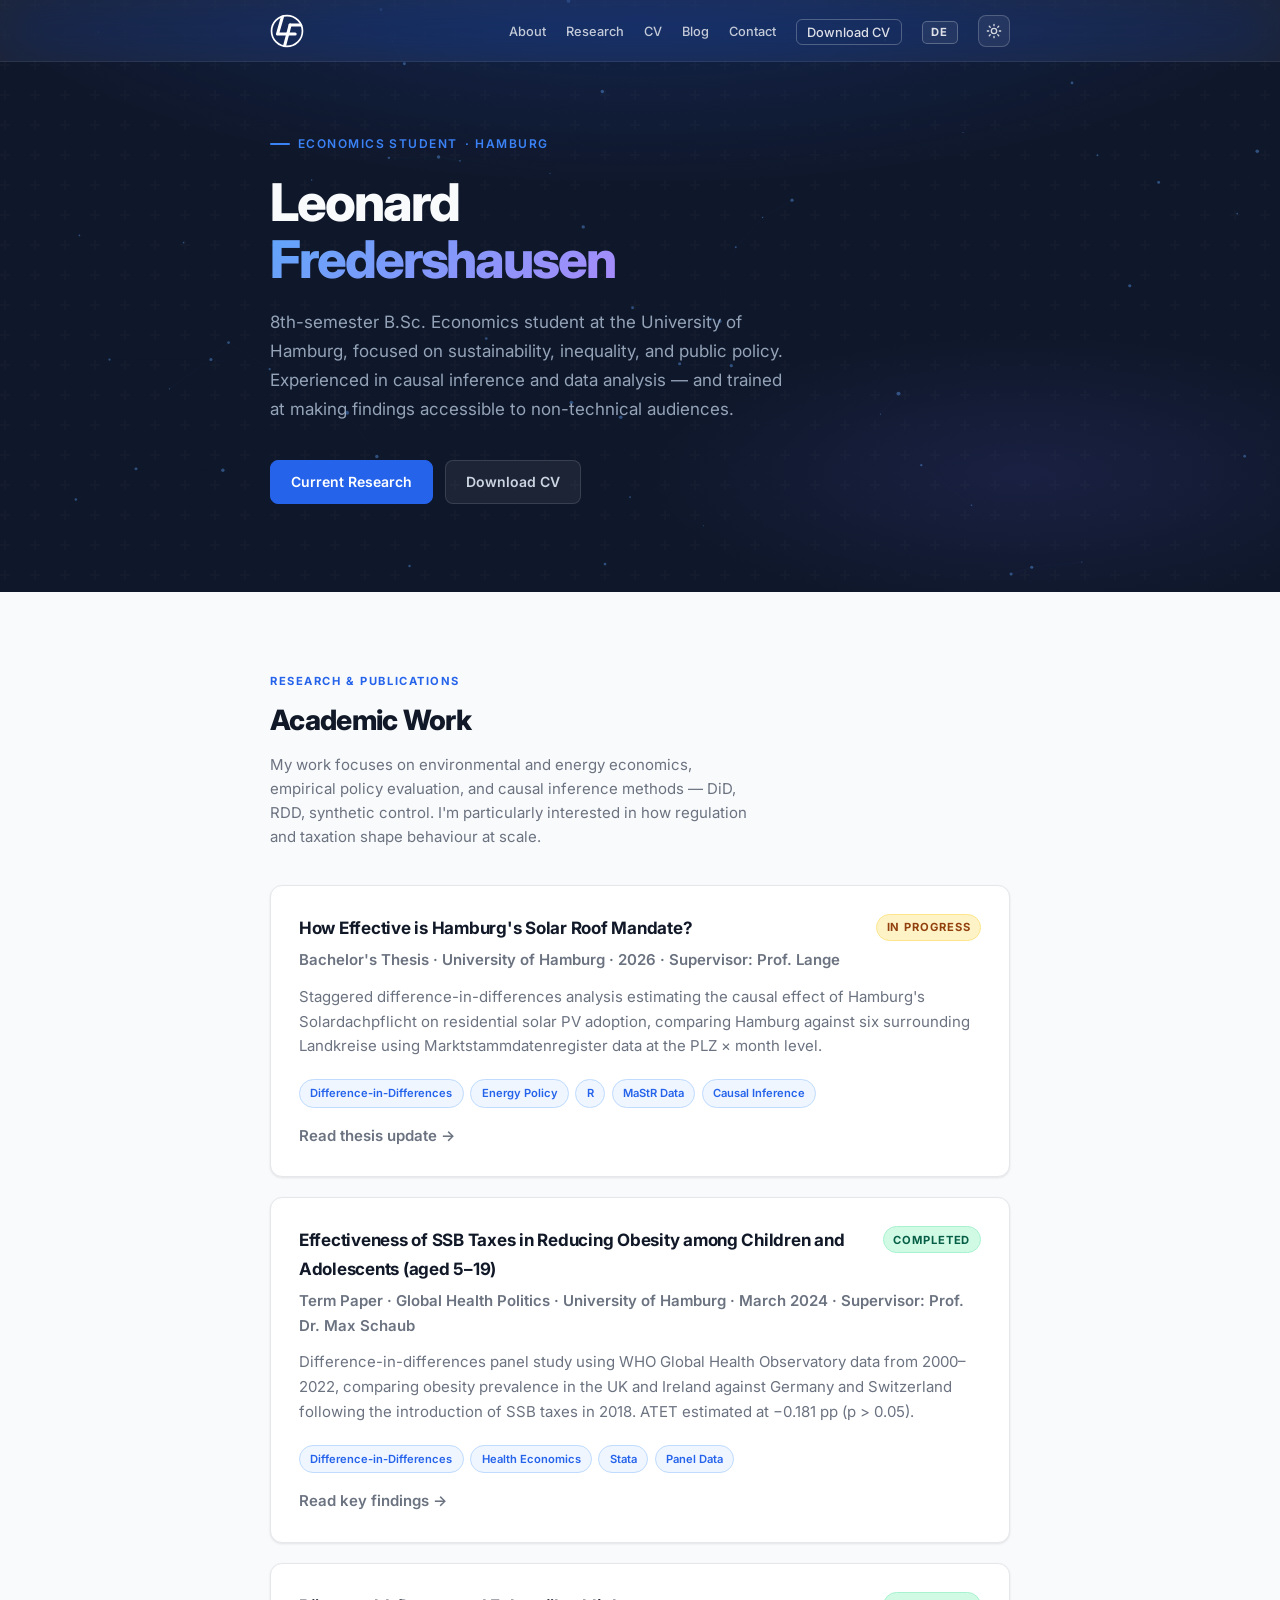
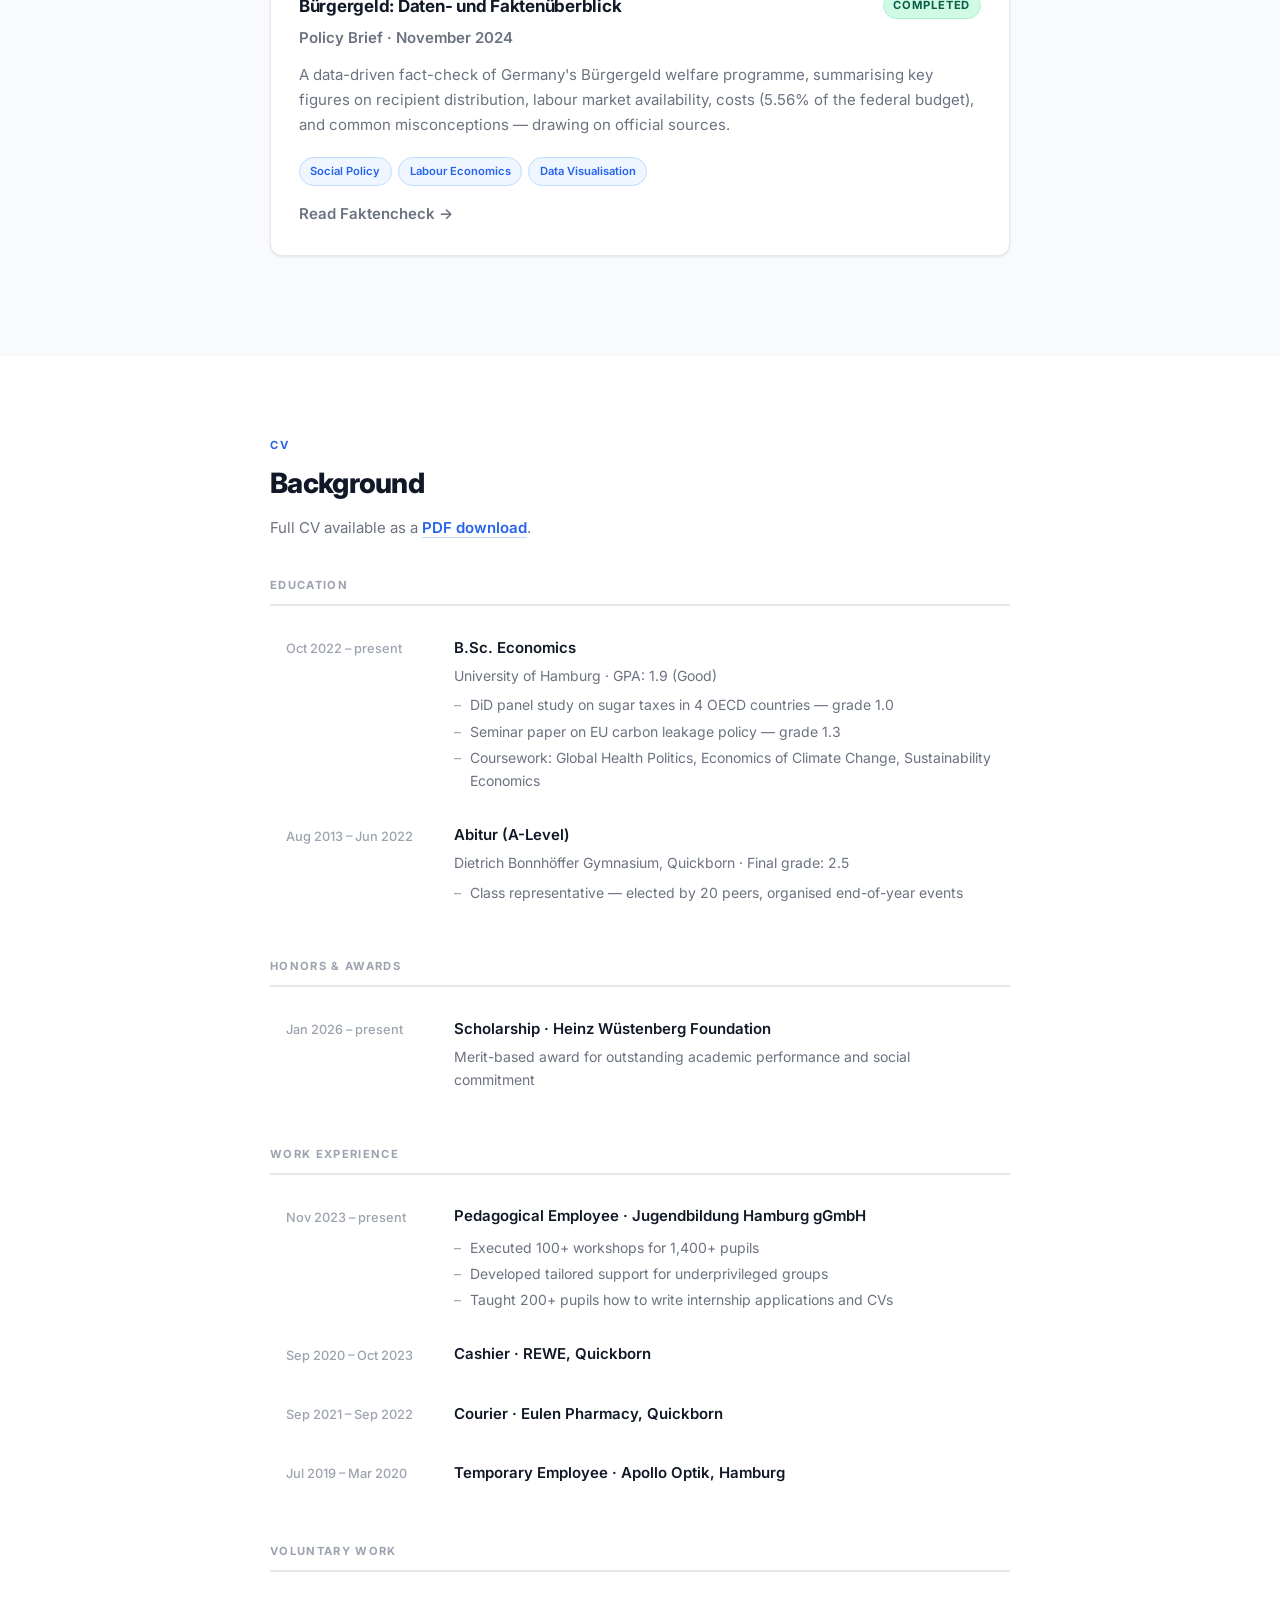
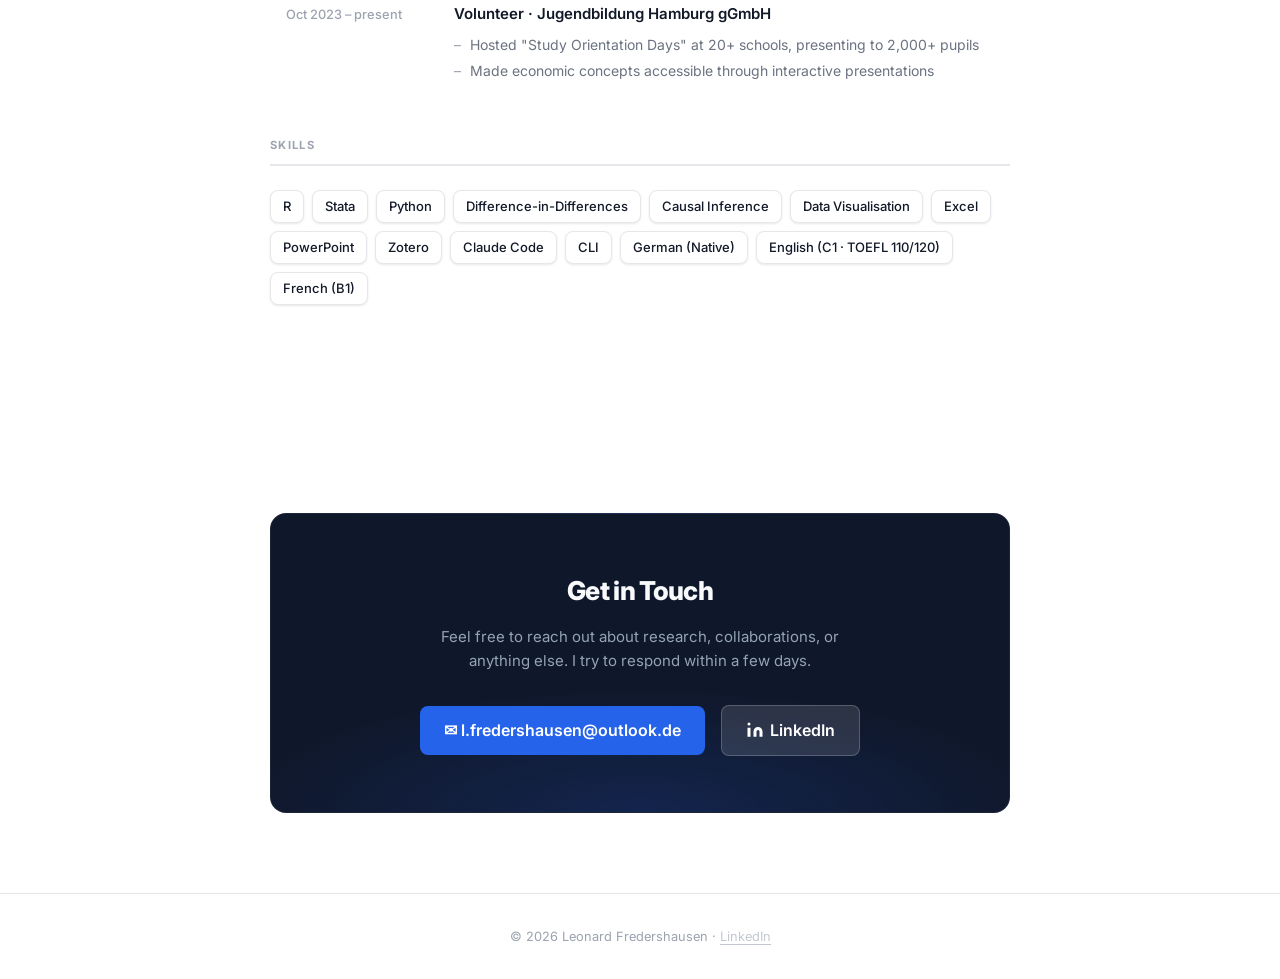
==== index.html @ 1adff2ec "Add cursor spotlight and particle repulsion to hero" ====
<!DOCTYPE html>
<html lang="en">
<head>
  <meta charset="UTF-8" />
  <meta name="viewport" content="width=device-width, initial-scale=1.0" />
  <title>Leonard Fredershausen — Economics Student</title>
  <meta name="description" content="Leonard Fredershausen — Economics student at the University of Hamburg, focused on sustainability, inequality, and evidence-based policy." />
  <meta property="og:type" content="website" />
  <meta property="og:title" content="Leonard Fredershausen — Economics Student" />
  <meta property="og:description" content="Economics student at the University of Hamburg focused on sustainability, inequality, and evidence-based policy." />
  <meta property="og:url" content="https://leonardfredershausen.github.io/" />
  <meta name="twitter:card" content="summary" />
  <meta name="twitter:title" content="Leonard Fredershausen — Economics Student" />
  <meta name="twitter:description" content="Economics student at the University of Hamburg focused on sustainability, inequality, and evidence-based policy." />
  <link rel="icon" type="image/svg+xml" href="favicon.svg" />
  <link rel="preconnect" href="https://fonts.googleapis.com" />
  <link rel="preconnect" href="https://fonts.gstatic.com" crossorigin />
  <link href="https://fonts.googleapis.com/css2?family=Inter:ital,opsz,wght@0,14..32,400;0,14..32,500;0,14..32,600;0,14..32,700;0,14..32,800&display=swap" rel="stylesheet" />
  <link rel="stylesheet" href="style.css" />
</head>
<body>

<!-- ── NAVIGATION ── -->
<nav>
  <div class="nav-inner">
    <a class="logo" href="#about">
      <svg width="34" height="34" viewBox="0 0 200 200" xmlns="http://www.w3.org/2000/svg" aria-label="Leonard Fredershausen">
        <defs><clipPath id="nc"><circle cx="100" cy="100" r="95"/></clipPath></defs>
        <circle cx="100" cy="100" r="91" fill="none" stroke="currentColor" stroke-width="10"/>
        <g clip-path="url(#nc)" fill="none" stroke="currentColor" stroke-width="18" stroke-linecap="round" stroke-linejoin="round">
          <polyline points="74,13 44,118 104,118"/>
          <line x1="118" y1="65" x2="85" y2="190"/>
          <line x1="118" y1="65" x2="184" y2="65"/>
          <line x1="104" y1="118" x2="148" y2="118"/>
        </g>
      </svg>
    </a>
    <ul>
      <li><a href="#about">About</a></li>
      <li><a href="#research">Research</a></li>
      
      <li><a href="#cv">CV</a></li>
      <li><a href="blog/index.html">Blog</a></li>
      <li><a href="#contact">Contact</a></li>
      <li><a class="nav-cv-btn" href="Leonard_Fredershausen_CV.pdf" download>Download CV</a></li>
      <li><button class="lang-toggle" id="langToggle" aria-label="Switch language">EN</button></li>
      <li><button class="theme-toggle" id="themeToggle" aria-label="Toggle dark mode">
        <svg class="icon-sun" xmlns="http://www.w3.org/2000/svg" width="16" height="16" viewBox="0 0 24 24" fill="none" stroke="currentColor" stroke-width="2" stroke-linecap="round" stroke-linejoin="round"><circle cx="12" cy="12" r="4"/><path d="M12 2v2M12 20v2M4.93 4.93l1.41 1.41M17.66 17.66l1.41 1.41M2 12h2M20 12h2M4.93 19.07l1.41-1.41M17.66 6.34l1.41-1.41"/></svg>
        <svg class="icon-moon" xmlns="http://www.w3.org/2000/svg" width="16" height="16" viewBox="0 0 24 24" fill="none" stroke="currentColor" stroke-width="2" stroke-linecap="round" stroke-linejoin="round"><path d="M21 12.79A9 9 0 1 1 11.21 3 7 7 0 0 0 21 12.79z"/></svg>
      </button></li>
    </ul>
    <button class="nav-toggle" id="navToggle" aria-label="Toggle menu">
      <svg class="icon-ham" width="20" height="20" viewBox="0 0 20 20" fill="none" xmlns="http://www.w3.org/2000/svg"><line x1="2" y1="5" x2="18" y2="5" stroke="currentColor" stroke-width="2" stroke-linecap="round"/><line x1="2" y1="10" x2="18" y2="10" stroke="currentColor" stroke-width="2" stroke-linecap="round"/><line x1="2" y1="15" x2="18" y2="15" stroke="currentColor" stroke-width="2" stroke-linecap="round"/></svg>
      <svg class="icon-x" width="20" height="20" viewBox="0 0 20 20" fill="none" xmlns="http://www.w3.org/2000/svg"><line x1="3" y1="3" x2="17" y2="17" stroke="currentColor" stroke-width="2" stroke-linecap="round"/><line x1="17" y1="3" x2="3" y2="17" stroke="currentColor" stroke-width="2" stroke-linecap="round"/></svg>
    </button>
  </div>
</nav>

<!-- ── HERO ── -->
<section id="about">
  <canvas id="hero-canvas"></canvas>
  <div class="section-inner">
    <p class="hero-eyebrow fade-up"><span id="typewriter-role" data-en="Economics Student" data-de="Wirtschaftsstudent">Economics Student</span> · Hamburg</p>
    <h1 class="hero-name fade-up">Leonard<br><span>Fredershausen</span></h1>
    <p class="hero-bio fade-up" data-en="8th-semester B.Sc. Economics student at the University of Hamburg, focused on sustainability, inequality, and public policy. Experienced in causal inference and data analysis — and trained at making findings accessible to non-technical audiences." data-de="Wirtschaftsstudent im 8. Semester (B.Sc.) an der Universität Hamburg mit Schwerpunkt Nachhaltigkeit, Ungleichheit und evidenzbasierter Politik. Erfahrung in kausaler Inferenz und Datenanalyse — und geübt darin, Ergebnisse für nicht-technische Zielgruppen verständlich zu machen.">
      8th-semester B.Sc. Economics student at the University of Hamburg, focused on
      sustainability, inequality, and public policy. Experienced in
      causal inference and data analysis — and trained at making findings
      accessible to non-technical audiences.
    </p>
    <div class="hero-links fade-up">
      <a class="btn btn-primary" href="#research" data-en="Current Research" data-de="Aktuelle Forschung">Current Research</a>
      <a class="btn btn-secondary" href="Leonard_Fredershausen_CV.pdf" download data-en="Download CV" data-de="Lebenslauf herunterladen">Download CV</a>
    </div>
  </div>
</section>

<!-- ── RESEARCH & PUBLICATIONS ── -->
<section id="research" class="subtle">
  <div class="section-inner">
    <p class="section-label" data-en="Research & Publications" data-de="Forschung & Publikationen">Research & Publications</p>
    <h2 class="section-title" data-en="Academic Work" data-de="Akademische Arbeiten">Academic Work</h2>
    <p class="section-subtitle" data-en="My work focuses on environmental and energy economics, empirical policy evaluation, and causal inference methods — DiD, RDD, synthetic control. I'm particularly interested in how regulation and taxation shape behaviour at scale." data-de="Meine Arbeit konzentriert sich auf Umwelt- und Energieökonomik, empirische Politikevaluation und kausale Inferenzmethoden — DiD, RDD, Synthetische Kontrolle. Mich interessiert besonders, wie Regulierung und Besteuerung das Verhalten in der Breite beeinflussen.">
      My work focuses on environmental and energy economics, empirical policy evaluation,
      and causal inference methods — DiD, RDD, synthetic control. I'm particularly
      interested in how regulation and taxation shape behaviour at scale.
    </p>

    <a class="pub-card pub-card-link fade-up" href="blog/posts/hamburg-solar-mandate.html">
      <div class="pub-card-header">
        <h3 data-en="How Effective is Hamburg's Solar Roof Mandate?" data-de="Wie wirksam ist Hamburgs Solardachpflicht?">How Effective is Hamburg's Solar Roof Mandate?</h3>
        <span class="pub-status status-progress" data-en="In Progress" data-de="In Bearbeitung">In Progress</span>
      </div>
      <p class="pub-meta" data-en="Bachelor's Thesis · University of Hamburg · 2026 · Supervisor: Prof. Lange" data-de="Bachelorarbeit · Universität Hamburg · 2026 · Betreuer: Prof. Lange">Bachelor's Thesis · University of Hamburg · 2026 · Supervisor: Prof. Lange</p>
      <p data-en="Staggered difference-in-differences analysis estimating the causal effect of Hamburg's Solardachpflicht on residential solar PV adoption, comparing Hamburg against six surrounding Landkreise using Marktstammdatenregister data at the PLZ × month level." data-de="Gestaffelte Difference-in-Differences-Analyse zur Schätzung des Kausaleffekts der Hamburger Solardachpflicht auf die private Solarenergienutzung, unter Verwendung von Marktstammdatenregisterdaten auf PLZ-×-Monats-Ebene.">Staggered difference-in-differences analysis estimating the causal effect of Hamburg's Solardachpflicht on residential solar PV adoption, comparing Hamburg against six surrounding Landkreise using Marktstammdatenregister data at the PLZ × month level.</p>
      <div class="tag-row">
        <span class="tag">Difference-in-Differences</span>
        <span class="tag">Energy Policy</span>
        <span class="tag">R</span>
        <span class="tag">MaStR Data</span>
        <span class="tag">Causal Inference</span>
      </div>
      <p class="pub-read-more" data-en="Read thesis update →" data-de="Zur Thesis-Aktualisierung →">Read thesis update →</p>
    </a>

    <a class="pub-card pub-card-link fade-up" href="blog/posts/ssb-tax-obesity-findings.html">
      <div class="pub-card-header">
        <h3 data-en="Effectiveness of SSB Taxes in Reducing Obesity among Children and Adolescents (aged 5–19)" data-de="Wirksamkeit von Zuckersteuergetränken bei der Reduzierung von Adipositas bei Kindern und Jugendlichen (5–19 Jahre)">Effectiveness of SSB Taxes in Reducing Obesity among Children and Adolescents (aged 5–19)</h3>
        <span class="pub-status status-done" data-en="Completed" data-de="Abgeschlossen">Completed</span>
      </div>
      <p class="pub-meta" data-en="Term Paper · Global Health Politics · University of Hamburg · March 2024 · Supervisor: Prof. Dr. Max Schaub" data-de="Seminararbeit · Global Health Politics · Universität Hamburg · März 2024 · Betreuer: Prof. Dr. Max Schaub">Term Paper · Global Health Politics · University of Hamburg · March 2024 · Supervisor: Prof. Dr. Max Schaub</p>
      <p data-en="Difference-in-differences panel study using WHO Global Health Observatory data from 2000–2022, comparing obesity prevalence in the UK and Ireland against Germany and Switzerland following the introduction of SSB taxes in 2018. ATET estimated at −0.181 pp (p > 0.05)." data-de="Difference-in-Differences-Panelstudie mit WHO-Daten (2000–2022), die Adipositasprävalenz in UK und Irland mit Deutschland und der Schweiz nach Einführung der Zuckersteuer 2018 vergleicht. ATET: −0,181 Pp (p > 0,05).">Difference-in-differences panel study using WHO Global Health Observatory data from 2000–2022, comparing obesity prevalence in the UK and Ireland against Germany and Switzerland following the introduction of SSB taxes in 2018. ATET estimated at −0.181 pp (p > 0.05).</p>
      <div class="tag-row">
        <span class="tag">Difference-in-Differences</span>
        <span class="tag">Health Economics</span>
        <span class="tag">Stata</span>
        <span class="tag">Panel Data</span>
      </div>
      <p class="pub-read-more" data-en="Read key findings →" data-de="Zu den Ergebnissen →">Read key findings →</p>
    </a>

    <a class="pub-card pub-card-link fade-up" href="blog/posts/buergergeld-faktencheck.html">
      <div class="pub-card-header">
        <h3 data-en="Bürgergeld: Daten- und Faktenüberblick" data-de="Bürgergeld: Daten- und Faktenüberblick">Bürgergeld: Daten- und Faktenüberblick</h3>
        <span class="pub-status status-done" data-en="Completed" data-de="Abgeschlossen">Completed</span>
      </div>
      <p class="pub-meta" data-en="Policy Brief · November 2024" data-de="Policy Brief · November 2024">Policy Brief · November 2024</p>
      <p data-en="A data-driven fact-check of Germany's Bürgergeld welfare programme, summarising key figures on recipient distribution, labour market availability, costs (5.56% of the federal budget), and common misconceptions — drawing on official sources." data-de="Ein datenbasierter Faktencheck zum Bürgergeld, der Schlüsselkennzahlen zu Empfängerstruktur, Arbeitsmarktverfügbarkeit, Kosten (5,56 % des Bundeshaushalts) und verbreiteten Missverständnissen zusammenfasst.">A data-driven fact-check of Germany's Bürgergeld welfare programme, summarising key figures on recipient distribution, labour market availability, costs (5.56% of the federal budget), and common misconceptions — drawing on official sources.</p>
      <div class="tag-row">
        <span class="tag">Social Policy</span>
        <span class="tag">Labour Economics</span>
        <span class="tag">Data Visualisation</span>
      </div>
      <p class="pub-read-more" data-en="Read Faktencheck →" data-de="Zum Faktencheck →">Read Faktencheck →</p>
    </a>
  </div>
</section>

<!-- ── CV ── -->
<section id="cv" class="light">
  <div class="section-inner">
    <p class="section-label" data-en="CV" data-de="Lebenslauf">CV</p>
    <h2 class="section-title" data-en="Background" data-de="Werdegang">Background</h2>
    <p class="section-subtitle">
      Full CV available as a <a href="Leonard_Fredershausen_CV.pdf" download style="color:var(--accent);font-weight:600;text-decoration:none;border-bottom:1px solid var(--accent-border);">PDF download</a>.
    </p>

    <div class="cv-group fade-up">
      <p class="cv-group-title" data-en="Education" data-de="Ausbildung">Education</p>
      <div class="cv-item">
        <span class="cv-date">Oct 2022 – present</span>
        <div>
          <h4 data-en="B.Sc. Economics" data-de="B.Sc. Volkswirtschaftslehre">B.Sc. Economics</h4>
          <p>University of Hamburg · GPA: 1.9 (Good)</p>
          <ul class="cv-bullets">
            <li>DiD panel study on sugar taxes in 4 OECD countries — grade 1.0</li>
            <li>Seminar paper on EU carbon leakage policy — grade 1.3</li>
            <li>Coursework: Global Health Politics, Economics of Climate Change, Sustainability Economics</li>
          </ul>
        </div>
      </div>
      <div class="cv-item">
        <span class="cv-date">Aug 2013 – Jun 2022</span>
        <div>
          <h4 data-en="Abitur (A-Level)" data-de="Abitur">Abitur (A-Level)</h4>
          <p>Dietrich Bonnhöffer Gymnasium, Quickborn · Final grade: 2.5</p>
          <ul class="cv-bullets">
            <li>Class representative — elected by 20 peers, organised end-of-year events</li>
          </ul>
        </div>
      </div>
    </div>

    <div class="cv-group fade-up">
      <p class="cv-group-title" data-en="Honors &amp; Awards" data-de="Auszeichnungen">Honors & Awards</p>
      <div class="cv-item">
        <span class="cv-date">Jan 2026 – present</span>
        <div>
          <h4 data-en="Scholarship · Heinz Wüstenberg Foundation" data-de="Stipendium · Heinz-Wüstenberg-Stiftung">Scholarship · Heinz Wüstenberg Foundation</h4>
          <p data-en="Merit-based award for outstanding academic performance and social commitment" data-de="Leistungsbasiertes Stipendium für herausragende akademische Leistungen und soziales Engagement">Merit-based award for outstanding academic performance and social commitment</p>
        </div>
      </div>
    </div>

    <div class="cv-group fade-up">
      <p class="cv-group-title" data-en="Work Experience" data-de="Berufserfahrung">Work Experience</p>
      <div class="cv-item">
        <span class="cv-date">Nov 2023 – present</span>
        <div>
          <h4 data-en="Pedagogical Employee · Jugendbildung Hamburg gGmbH" data-de="Pädagogischer Mitarbeiter · Jugendbildung Hamburg gGmbH">Pedagogical Employee · Jugendbildung Hamburg gGmbH</h4>
          <ul class="cv-bullets">
            <li>Executed 100+ workshops for 1,400+ pupils</li>
            <li>Developed tailored support for underprivileged groups</li>
            <li>Taught 200+ pupils how to write internship applications and CVs</li>
          </ul>
        </div>
      </div>
      <div class="cv-item">
        <span class="cv-date">Sep 2020 – Oct 2023</span>
        <div>
          <h4 data-en="Cashier · REWE, Quickborn" data-de="Kassierer · REWE, Quickborn">Cashier · REWE, Quickborn</h4>
        </div>
      </div>
      <div class="cv-item">
        <span class="cv-date">Sep 2021 – Sep 2022</span>
        <div>
          <h4 data-en="Courier · Eulen Pharmacy, Quickborn" data-de="Kurier · Eulen Apotheke, Quickborn">Courier · Eulen Pharmacy, Quickborn</h4>
        </div>
      </div>
      <div class="cv-item">
        <span class="cv-date">Jul 2019 – Mar 2020</span>
        <div>
          <h4 data-en="Temporary Employee · Apollo Optik, Hamburg" data-de="Aushilfskraft · Apollo Optik, Hamburg">Temporary Employee · Apollo Optik, Hamburg</h4>
        </div>
      </div>
    </div>

    <div class="cv-group fade-up">
      <p class="cv-group-title" data-en="Voluntary Work" data-de="Ehrenamtliche Tätigkeiten">Voluntary Work</p>
      <div class="cv-item">
        <span class="cv-date">Oct 2023 – present</span>
        <div>
          <h4 data-en="Volunteer · Jugendbildung Hamburg gGmbH" data-de="Ehrenamtlicher · Jugendbildung Hamburg gGmbH">Volunteer · Jugendbildung Hamburg gGmbH</h4>
          <ul class="cv-bullets">
            <li>Hosted "Study Orientation Days" at 20+ schools, presenting to 2,000+ pupils</li>
            <li>Made economic concepts accessible through interactive presentations</li>
          </ul>
        </div>
      </div>
    </div>

    <div class="cv-group fade-up">
      <p class="cv-group-title" data-en="Skills" data-de="Fähigkeiten">Skills</p>
      <div class="skills-grid">
        <span class="skill-chip">R</span>
        <span class="skill-chip">Stata</span>
        <span class="skill-chip">Python</span>
        <span class="skill-chip">Difference-in-Differences</span>
        <span class="skill-chip">Causal Inference</span>
        <span class="skill-chip">Data Visualisation</span>
        <span class="skill-chip">Excel</span>
        <span class="skill-chip">PowerPoint</span>
        <span class="skill-chip">Zotero</span>
        <span class="skill-chip">Claude Code</span>
        <span class="skill-chip">CLI</span>
        <span class="skill-chip">German (Native)</span>
        <span class="skill-chip">English (C1 · TOEFL 110/120)</span>
        <span class="skill-chip">French (B1)</span>
      </div>
    </div>
  </div>
</section>

<!-- ── CONTACT ── -->
<section id="contact">
  <div class="section-inner">
    <div class="contact-card fade-up">
      <h2 data-en="Get in Touch" data-de="Kontakt aufnehmen">Get in Touch</h2>
      <p class="contact-intro" data-en="Feel free to reach out about research, collaborations, or anything else. I try to respond within a few days." data-de="Schreib mir gerne zu Forschungsthemen, Kooperationen oder anderen Anliegen. Ich antworte in der Regel innerhalb weniger Tage.">
        Feel free to reach out about research, collaborations, or anything else.
        I try to respond within a few days.
      </p>
      <div class="contact-links">
        <a class="contact-email" href="mailto:l.fredershausen@outlook.de">
          ✉ l.fredershausen@outlook.de
        </a>
        <a class="contact-social" href="https://linkedin.com/in/leonardfredershausen/" target="_blank" rel="noopener">
          <svg xmlns="http://www.w3.org/2000/svg" width="18" height="18" viewBox="0 0 24 24" fill="currentColor"><path d="M16 8a6 6 0 0 1 6 6v7h-4v-7a2 2 0 0 0-2-2 2 2 0 0 0-2 2v7h-4v-7a6 6 0 0 1 6-6z"/><rect x="2" y="9" width="4" height="12"/><circle cx="4" cy="4" r="2"/></svg>
          LinkedIn
        </a>
      </div>
    </div>
  </div>
</section>

<button class="scroll-top" id="scrollTop" aria-label="Scroll to top">
  <svg xmlns="http://www.w3.org/2000/svg" width="18" height="18" viewBox="0 0 24 24" fill="none" stroke="currentColor" stroke-width="2.5" stroke-linecap="round" stroke-linejoin="round"><path d="M18 15l-6-6-6 6"/></svg>
</button>

<footer>
  <p>© 2026 Leonard Fredershausen · <a href="https://linkedin.com/in/leonardfredershausen/" target="_blank" rel="noopener" style="color:inherit;text-decoration:none;border-bottom:1px solid currentColor;opacity:0.6;">LinkedIn</a></p>
</footer>

<script>
  // Nav scroll state
  const nav = document.querySelector('nav');
  const hero = document.getElementById('about');
  function updateNav() {
    nav.classList.toggle('scrolled', hero.getBoundingClientRect().bottom <= nav.offsetHeight);
  }
  window.addEventListener('scroll', updateNav, { passive: true });
  updateNav();

  // Fade-in on scroll
  const fadeObserver = new IntersectionObserver((entries) => {
    entries.forEach(e => { if (e.isIntersecting) { e.target.classList.add('visible'); fadeObserver.unobserve(e.target); } });
  }, { threshold: 0.12 });
  document.querySelectorAll('.fade-up').forEach(el => fadeObserver.observe(el));

  // Active nav highlight via IntersectionObserver
  const navLinks = {
    about:        document.querySelector('nav a[href="#about"]'),
    research:     document.querySelector('nav a[href="#research"]'),
    publications: document.querySelector('nav a[href="#publications"]'),
    cv:           document.querySelector('nav a[href="#cv"]'),
    contact:      document.querySelector('nav a[href="#contact"]'),
  };
  const sectionIds = ['about', 'research', 'publications', 'cv', 'contact'];
  const activeSections = new Set();
  const navObserver = new IntersectionObserver((entries) => {
    entries.forEach(e => {
      if (e.isIntersecting) activeSections.add(e.target.id);
      else activeSections.delete(e.target.id);
    });
    // Highlight the topmost visible section
    for (const id of sectionIds) {
      if (activeSections.has(id)) {
        Object.values(navLinks).forEach(a => { if (a) a.classList.remove('active'); });
        if (navLinks[id]) navLinks[id].classList.add('active');
        break;
      }
    }
  }, { threshold: 0.25 });
  sectionIds.forEach(id => {
    const el = document.getElementById(id);
    if (el) navObserver.observe(el);
  });

  // Dark mode toggle
  const themeToggle = document.getElementById('themeToggle');
  function applyTheme(dark) {
    document.documentElement.setAttribute('data-theme', dark ? 'dark' : '');
  }
  const savedTheme = localStorage.getItem('theme');
  applyTheme(savedTheme === 'dark');
  themeToggle.addEventListener('click', () => {
    const isDark = document.documentElement.getAttribute('data-theme') === 'dark';
    const next = !isDark;
    applyTheme(next);
    localStorage.setItem('theme', next ? 'dark' : 'light');
  });

  // Typewriter for hero eyebrow
  const roles = ['Economics Student', 'Volunteer', 'Data Analyst'];
  const typeEl = document.getElementById('typewriter-role');
  let roleIdx = 0, charIdx = roles[0].length, deleting = false;
  const TYPE_SPEED = 75, DELETE_SPEED = 40, PAUSE_AFTER_TYPE = 2200, PAUSE_AFTER_DELETE = 400;

  function tick() {
    const current = roles[roleIdx];
    if (!deleting) {
      if (charIdx < current.length) {
        charIdx++;
        typeEl.textContent = current.slice(0, charIdx);
        setTimeout(tick, TYPE_SPEED);
      } else {
        setTimeout(() => { deleting = true; tick(); }, PAUSE_AFTER_TYPE);
      }
    } else {
      if (charIdx > 0) {
        charIdx--;
        typeEl.textContent = current.slice(0, charIdx);
        setTimeout(tick, DELETE_SPEED);
      } else {
        deleting = false;
        roleIdx = (roleIdx + 1) % roles.length;
        charIdx = 0;
        setTimeout(tick, PAUSE_AFTER_DELETE);
      }
    }
  }
  // Start after initial pause so first text is readable
  setTimeout(tick, PAUSE_AFTER_TYPE);

  // Scroll to top button
  const scrollTopBtn = document.getElementById('scrollTop');
  window.addEventListener('scroll', () => {
    scrollTopBtn.classList.toggle('visible', window.scrollY > 400);
  }, { passive: true });
  scrollTopBtn.addEventListener('click', () => window.scrollTo({ top: 0, behavior: 'smooth' }));

  // Particle background
  (function() {
    const canvas = document.getElementById('hero-canvas');
    const ctx = canvas.getContext('2d');
    const particles = [];
    const COUNT = 55;
    const MAX_DIST = 120;

    function resize() {
      const hero = document.getElementById('about');
      canvas.width = hero.clientWidth || window.innerWidth;
      canvas.height = hero.clientHeight || 600;
    }

    function initParticles() {
      particles.length = 0;
      for (let i = 0; i < COUNT; i++) {
        particles.push({
          x: Math.random() * canvas.width,
          y: Math.random() * canvas.height,
          vx: (Math.random() - 0.5) * 0.4,
          vy: (Math.random() - 0.5) * 0.4,
          r: Math.random() * 1.5 + 0.5
        });
      }
    }

    const mouse = { x: -999, y: -999 };
    const hero = document.getElementById('about');
    hero.addEventListener('mousemove', (e) => {
      const rect = canvas.getBoundingClientRect();
      mouse.x = e.clientX - rect.left;
      mouse.y = e.clientY - rect.top;
    }, { passive: true });
    hero.addEventListener('mouseleave', () => { mouse.x = -999; mouse.y = -999; });

    resize();
    initParticles();
    window.addEventListener('resize', () => { resize(); initParticles(); }, { passive: true });

    function draw() {
      ctx.clearRect(0, 0, canvas.width, canvas.height);

      // Cursor spotlight glow
      if (mouse.x > -900) {
        const grd = ctx.createRadialGradient(mouse.x, mouse.y, 0, mouse.x, mouse.y, 180);
        grd.addColorStop(0, 'rgba(96,165,250,0.12)');
        grd.addColorStop(1, 'rgba(96,165,250,0)');
        ctx.fillStyle = grd;
        ctx.beginPath();
        ctx.arc(mouse.x, mouse.y, 180, 0, Math.PI * 2);
        ctx.fill();
      }

      for (let i = 0; i < COUNT; i++) {
        const p = particles[i];

        // Cursor repulsion
        if (mouse.x > -900) {
          const mdx = p.x - mouse.x, mdy = p.y - mouse.y;
          const mdist = Math.sqrt(mdx * mdx + mdy * mdy);
          if (mdist < 120 && mdist > 0) {
            const force = (120 - mdist) / 120 * 0.6;
            p.vx += (mdx / mdist) * force;
            p.vy += (mdy / mdist) * force;
            const spd = Math.sqrt(p.vx * p.vx + p.vy * p.vy);
            if (spd > 2.5) { p.vx = p.vx / spd * 2.5; p.vy = p.vy / spd * 2.5; }
          }
        }

        // Gentle velocity damping back to natural speed
        p.vx *= 0.99;
        p.vy *= 0.99;

        p.x += p.vx;
        p.y += p.vy;
        if (p.x < 0 || p.x > canvas.width) p.vx *= -1;
        if (p.y < 0 || p.y > canvas.height) p.vy *= -1;

        ctx.beginPath();
        ctx.arc(p.x, p.y, p.r, 0, Math.PI * 2);
        ctx.fillStyle = 'rgba(96,165,250,0.8)';
        ctx.fill();

        for (let j = i + 1; j < COUNT; j++) {
          const q = particles[j];
          const dx = p.x - q.x, dy = p.y - q.y;
          const dist = Math.sqrt(dx * dx + dy * dy);
          if (dist < MAX_DIST) {
            ctx.beginPath();
            ctx.moveTo(p.x, p.y);
            ctx.lineTo(q.x, q.y);
            ctx.strokeStyle = `rgba(96,165,250,${0.15 * (1 - dist / MAX_DIST)})`;
            ctx.lineWidth = 0.5;
            ctx.stroke();
          }
        }
      }
      requestAnimationFrame(draw);
    }
    draw();
  })();

  // Language toggle
  const langToggle = document.getElementById('langToggle');
  let currentLang = localStorage.getItem('lang') || 'en';
  function applyLang(lang) {
    currentLang = lang;
    langToggle.textContent = lang === 'en' ? 'DE' : 'EN';
    document.querySelectorAll('[data-en]').forEach(el => {
      el.textContent = lang === 'en' ? el.dataset.en : el.dataset.de;
    });
    localStorage.setItem('lang', lang);
  }
  applyLang(currentLang);
  langToggle.addEventListener('click', () => applyLang(currentLang === 'en' ? 'de' : 'en'));

  // Hamburger menu
  const navToggle = document.getElementById('navToggle');
  const navUl = document.querySelector('nav ul');
  if (navToggle) {
    navToggle.addEventListener('click', () => {
      navToggle.classList.toggle('open');
      navUl.classList.toggle('open');
    });
    document.addEventListener('click', (e) => {
      if (!e.target.closest('nav')) {
        navToggle.classList.remove('open');
        navUl.classList.remove('open');
      }
    });
    navUl.querySelectorAll('a').forEach(a => a.addEventListener('click', () => {
      navToggle.classList.remove('open');
      navUl.classList.remove('open');
    }));
  }
</script>
</body>
</html>
---- style.css ----
*, *::before, *::after { box-sizing: border-box; margin: 0; padding: 0; }

:root {
  --text: #111827;
  --muted: #6b7280;
  --muted-light: #9ca3af;
  --accent: #2563eb;
  --accent-light: #3b82f6;
  --accent-bg: #eff6ff;
  --accent-border: #bfdbfe;
  --border: #e5e7eb;
  --bg: #ffffff;
  --bg-subtle: #f9fafb;
  --hero-bg: #0f172a;
  --hero-text: #f8fafc;
  --hero-muted: #94a3b8;
  --max-w: 740px;
  --nav-h: 62px;
  --shadow-sm: 0 1px 3px rgba(0,0,0,.06), 0 1px 2px rgba(0,0,0,.04);
  --shadow-md: 0 4px 12px rgba(0,0,0,.08), 0 2px 4px rgba(0,0,0,.04);
  --shadow-lg: 0 10px 30px rgba(0,0,0,.10), 0 4px 8px rgba(0,0,0,.06);
  --radius: 12px;
}

/* ── DARK MODE ── */
[data-theme="dark"] {
  --bg: #0f172a;
  --bg-subtle: #1e293b;
  --text: #f1f5f9;
  --muted: #94a3b8;
  --muted-light: #64748b;
  --border: #334155;
  --accent-bg: rgba(37,99,235,0.15);
  --accent-border: #1e40af;
  --shadow-sm: 0 1px 3px rgba(0,0,0,.25), 0 1px 2px rgba(0,0,0,.18);
  --shadow-md: 0 4px 12px rgba(0,0,0,.3), 0 2px 4px rgba(0,0,0,.18);
  --shadow-lg: 0 10px 30px rgba(0,0,0,.35), 0 4px 8px rgba(0,0,0,.22);
}

[data-theme="dark"] nav {
  background: rgba(15, 23, 42, 0.5);
  border-bottom-color: rgba(255,255,255,0.06);
}

[data-theme="dark"] nav.scrolled {
  background: rgba(15, 23, 42, 0.88);
  border-bottom-color: rgba(255,255,255,0.08);
}

[data-theme="dark"] .research-card {
  background: var(--bg-subtle);
}

[data-theme="dark"] .skill-chip {
  background: var(--bg-subtle);
}

[data-theme="dark"] .cv-item:hover {
  background: rgba(255,255,255,0.04);
}

[data-theme="dark"] .post-body {
  color: #cbd5e1;
}


html {
  scroll-behavior: smooth;
  font-size: 16px;
  scroll-padding-top: var(--nav-h);
}

body {
  font-family: 'Inter', -apple-system, BlinkMacSystemFont, 'Segoe UI', sans-serif;
  color: var(--text);
  background: var(--bg);
  line-height: 1.65;
  -webkit-font-smoothing: antialiased;
}

/* ── NAV ── */
nav {
  position: fixed;
  top: 0;
  left: 0;
  right: 0;
  z-index: 100;
  height: var(--nav-h);
  background: rgba(255, 255, 255, 0.06);
  backdrop-filter: saturate(180%) blur(24px);
  -webkit-backdrop-filter: saturate(180%) blur(24px);
  border-bottom: 1px solid rgba(255, 255, 255, 0.07);
  display: flex;
  align-items: center;
  padding: 0 3rem;
  transition: background 0.3s, border-color 0.3s;
}

nav.scrolled {
  background: rgba(255, 255, 255, 0.72);
  border-bottom-color: rgba(0, 0, 0, 0.08);
}

nav .nav-inner {
  max-width: var(--max-w);
  margin: 0 auto;
  width: 100%;
  display: flex;
  align-items: center;
  justify-content: space-between;
  gap: 2rem;
}

nav .logo {
  display: flex;
  align-items: center;
  color: #f8fafc;
  text-decoration: none;
  transition: color 0.3s;
  flex-shrink: 0;
  line-height: 1;
}

nav ul { list-style: none; display: flex; gap: 1.25rem; align-items: center; flex-wrap: nowrap; }

nav a {
  font-size: 0.8rem;
  color: rgba(255, 255, 255, 0.75);
  text-decoration: none;
  font-weight: 500;
  transition: color 0.3s;
}

nav a:hover { color: #fff; }
nav a.active { color: #fff; }

nav.scrolled .logo { color: var(--text); }
nav.scrolled a { color: var(--muted); }
nav.scrolled a:hover { color: var(--text); }
nav.scrolled a.active { color: var(--text); }

/* ── THEME TOGGLE ── */
.theme-toggle {
  display: inline-flex;
  align-items: center;
  justify-content: center;
  width: 32px;
  height: 32px;
  border-radius: 8px;
  border: 1px solid rgba(255,255,255,0.2);
  background: rgba(255,255,255,0.06);
  color: rgba(255,255,255,0.8);
  cursor: pointer;
  transition: background 0.15s, border-color 0.15s, color 0.15s;
  padding: 0;
}

.theme-toggle:hover {
  background: rgba(255,255,255,0.14);
  border-color: rgba(255,255,255,0.35);
  color: #fff;
}

nav.scrolled .theme-toggle {
  border-color: var(--border);
  background: transparent;
  color: var(--muted);
}

nav.scrolled .theme-toggle:hover {
  background: var(--bg-subtle);
  border-color: #9ca3af;
  color: var(--text);
}

.lang-toggle {
  -webkit-appearance: none;
  appearance: none;
  font-family: inherit;
  font-size: 0.7rem;
  font-weight: 700;
  letter-spacing: 0.08em;
  line-height: 1;
  padding: 0.3rem 0.55rem;
  border-radius: 5px;
  border: 1px solid rgba(255,255,255,0.25);
  background: rgba(255,255,255,0.06);
  color: rgba(255,255,255,0.85);
  cursor: pointer;
  transition: all 0.15s;
  outline: none;
  display: inline-flex;
  align-items: center;
}
.lang-toggle:hover { background: rgba(255,255,255,0.14); color: #fff; }
nav.scrolled .lang-toggle { border-color: var(--border); background: transparent; color: var(--muted); }
nav.scrolled .lang-toggle:hover { background: var(--bg-subtle); color: var(--text); }

/* Show/hide sun and moon icons based on theme */
.icon-moon { display: none; }
[data-theme="dark"] .icon-sun { display: none; }
[data-theme="dark"] .icon-moon { display: block; }

#hero-canvas {
  position: absolute;
  inset: 0;
  width: 100%;
  height: 100%;
  pointer-events: none;
  opacity: 0.5;
  z-index: 0;
}

#about::after { z-index: 1; }

#about .section-inner { z-index: 2; }

/* ── HERO ── */
#about {
  background: var(--hero-bg);
  background-image:
    radial-gradient(ellipse 80% 60% at 50% -10%, rgba(37,99,235,0.22) 0%, transparent 70%),
    radial-gradient(ellipse 50% 40% at 80% 80%, rgba(99,102,241,0.12) 0%, transparent 60%);
  padding: calc(var(--nav-h) + 4rem) 2rem 5.5rem;
  position: relative;
  overflow: hidden;
}

#about::after {
  content: '';
  position: absolute;
  inset: 0;
  background: url("data:image/svg+xml,%3Csvg width='60' height='60' viewBox='0 0 60 60' xmlns='http://www.w3.org/2000/svg'%3E%3Cg fill='none' fill-rule='evenodd'%3E%3Cg fill='%23ffffff' fill-opacity='0.015'%3E%3Cpath d='M36 34v-4h-2v4h-4v2h4v4h2v-4h4v-2h-4zm0-30V0h-2v4h-4v2h4v4h2V6h4V4h-4zM6 34v-4H4v4H0v2h4v4h2v-4h4v-2H6zM6 4V0H4v4H0v2h4v4h2V6h4V4H6z'/%3E%3C/g%3E%3C/g%3E%3C/svg%3E");
  pointer-events: none;
}

.section-inner {
  max-width: var(--max-w);
  margin: 0 auto;
  position: relative;
}

.hero-eyebrow {
  display: inline-flex;
  align-items: center;
  gap: 0.5rem;
  font-size: 0.75rem;
  font-weight: 600;
  letter-spacing: 0.12em;
  text-transform: uppercase;
  color: var(--accent-light);
  margin-bottom: 1.25rem;
}

.hero-eyebrow::before {
  content: '';
  display: block;
  width: 20px;
  height: 2px;
  background: var(--accent-light);
  border-radius: 2px;
}

.hero-name {
  font-size: clamp(2.25rem, 6vw, 3.25rem);
  font-weight: 800;
  letter-spacing: -0.04em;
  line-height: 1.1;
  color: var(--hero-text);
  margin-bottom: 1.25rem;
}

.hero-name span {
  background: linear-gradient(135deg, #60a5fa, #a78bfa, #60a5fa, #34d399);
  background-size: 300% 300%;
  -webkit-background-clip: text;
  -webkit-text-fill-color: transparent;
  background-clip: text;
  animation: gradientShift 6s ease infinite;
}

@keyframes gradientShift {
  0% { background-position: 0% 50%; }
  50% { background-position: 100% 50%; }
  100% { background-position: 0% 50%; }
}

.hero-bio {
  font-size: 1.0625rem;
  color: var(--hero-muted);
  max-width: 520px;
  margin-bottom: 2.25rem;
  line-height: 1.7;
}

.hero-links {
  display: flex;
  gap: 0.75rem;
  flex-wrap: wrap;
}

.btn {
  display: inline-flex;
  align-items: center;
  gap: 0.4rem;
  padding: 0.6rem 1.25rem;
  border-radius: 8px;
  font-size: 0.875rem;
  font-weight: 600;
  text-decoration: none;
  transition: all 0.15s;
}

.btn-primary {
  background: var(--accent);
  color: #fff;
  border: 1px solid var(--accent);
}

.btn-primary:hover {
  background: #1d4ed8;
  border-color: #1d4ed8;
  transform: translateY(-1px);
  box-shadow: 0 4px 16px rgba(37,99,235,0.4);
}

.btn-secondary {
  background: rgba(255,255,255,0.06);
  color: #cbd5e1;
  border: 1px solid rgba(255,255,255,0.12);
}

.btn-secondary:hover {
  background: rgba(255,255,255,0.10);
  border-color: rgba(255,255,255,0.2);
  color: #f8fafc;
}

/* ── LIGHT SECTIONS ── */
section.light {
  padding: 5rem 3rem;
  background: var(--bg);
}

section.subtle {
  padding: 5rem 3rem;
  background: var(--bg-subtle);
}

/* ── SECTION HEADING ── */
.section-label {
  font-size: 0.7rem;
  font-weight: 700;
  letter-spacing: 0.14em;
  text-transform: uppercase;
  color: var(--accent);
  margin-bottom: 0.4rem;
}

h2.section-title {
  font-size: 1.75rem;
  font-weight: 800;
  letter-spacing: -0.025em;
  margin-bottom: 0.6rem;
  color: var(--text);
}

.section-subtitle {
  font-size: 0.9375rem;
  color: var(--muted);
  margin-bottom: 2.25rem;
  max-width: 480px;
  line-height: 1.6;
}

/* ── RESEARCH CARDS ── */
.research-card {
  border: 1px solid var(--border);
  border-radius: var(--radius);
  padding: 1.75rem;
  margin-bottom: 1.25rem;
  background: var(--bg);
  box-shadow: var(--shadow-sm);
  transition: box-shadow 0.2s, transform 0.2s;
  position: relative;
  overflow: hidden;
}

.research-card::before {
  content: '';
  position: absolute;
  top: 0; left: 0; right: 0;
  height: 3px;
  background: linear-gradient(90deg, var(--accent), #818cf8);
  opacity: 0;
  transition: opacity 0.2s;
}

.research-card:hover {
  box-shadow: var(--shadow-lg);
  transform: translateY(-2px);
}

.research-card:hover::before { opacity: 1; }

.research-card h3 {
  font-size: 1.0625rem;
  font-weight: 700;
  margin-bottom: 0.3rem;
  letter-spacing: -0.015em;
  color: var(--text);
}

.research-meta {
  font-size: 0.8rem;
  color: var(--accent);
  font-weight: 600;
  margin-bottom: 0.9rem;
}

.research-card p {
  font-size: 0.9375rem;
  color: var(--muted);
  line-height: 1.65;
}

.research-card p + p { margin-top: 0.65rem; }

.tag-row {
  display: flex;
  flex-wrap: wrap;
  gap: 0.4rem;
  margin-top: 1.25rem;
}

.tag {
  font-size: 0.7rem;
  font-weight: 600;
  padding: 0.25rem 0.65rem;
  border-radius: 999px;
  background: var(--accent-bg);
  color: var(--accent);
  border: 1px solid var(--accent-border);
}

/* ── PUB CARDS ── */
.pub-card {
  border: 1px solid var(--border);
  border-radius: var(--radius);
  padding: 1.75rem;
  margin-bottom: 1.25rem;
  background: var(--bg);
  box-shadow: var(--shadow-sm);
  transition: box-shadow 0.2s, transform 0.2s;
  position: relative;
  overflow: hidden;
}
.pub-card::before {
  content: '';
  position: absolute;
  top: 0; left: 0; right: 0;
  height: 3px;
  background: linear-gradient(90deg, var(--accent), #818cf8);
  opacity: 0;
  transition: opacity 0.2s;
}
.pub-card:hover { box-shadow: var(--shadow-lg); transform: translateY(-2px); }
.pub-card:hover::before { opacity: 1; }
.pub-card-header { display: flex; align-items: flex-start; justify-content: space-between; gap: 1rem; margin-bottom: 0.4rem; flex-wrap: nowrap; }
.pub-card-header h3 { flex: 1; min-width: 0; }
.pub-status { flex-shrink: 0; align-self: flex-start; }

.pub-card-link {
  display: block;
  text-decoration: none;
  color: inherit;
}

.pub-card-link h3 { transition: color 0.15s; }
.pub-card-link:hover h3 { color: var(--accent); }

.pub-read-more {
  margin-top: 1rem;
  font-size: 0.8125rem;
  font-weight: 600;
  color: var(--accent);
  transition: gap 0.15s;
}
.pub-card h3 { font-size: 1.0625rem; font-weight: 700; letter-spacing: -0.015em; color: var(--text); }
.pub-status { font-size: 0.7rem; font-weight: 700; letter-spacing: 0.08em; text-transform: uppercase; padding: 0.2rem 0.6rem; border-radius: 999px; white-space: nowrap; flex-shrink: 0; }
.status-progress { background: #fef3c7; color: #92400e; border: 1px solid #fde68a; }
.status-done { background: #d1fae5; color: #065f46; border: 1px solid #a7f3d0; }
[data-theme="dark"] .status-progress { background: rgba(251,191,36,0.15); color: #fcd34d; border-color: rgba(251,191,36,0.3); }
[data-theme="dark"] .status-done { background: rgba(16,185,129,0.15); color: #6ee7b7; border-color: rgba(16,185,129,0.3); }
.pub-meta { font-size: 0.8rem; color: var(--accent); font-weight: 600; margin-bottom: 0.75rem; }
.pub-card p { font-size: 0.9375rem; color: var(--muted); line-height: 1.65; }

/* ── CV ── */
.cv-group { margin-bottom: 2.5rem; }

.cv-group-title {
  font-size: 0.7rem;
  font-weight: 700;
  letter-spacing: 0.12em;
  text-transform: uppercase;
  color: var(--muted-light);
  margin-bottom: 1rem;
  padding-bottom: 0.6rem;
  border-bottom: 2px solid var(--border);
}

.cv-item {
  display: grid;
  grid-template-columns: 9rem 1fr;
  gap: 0 1.5rem;
  margin-bottom: 0.25rem;
  padding: 0.85rem 1rem;
  border-radius: 8px;
  transition: background 0.15s;
}

.cv-item:hover { background: var(--bg-subtle); }

.cv-date {
  font-size: 0.8rem;
  color: var(--muted-light);
  padding-top: 0.15rem;
  white-space: nowrap;
  font-weight: 500;
}

.cv-item h4 {
  font-size: 0.9375rem;
  font-weight: 600;
  margin-bottom: 0.2rem;
  color: var(--text);
}

.cv-item p { font-size: 0.875rem; color: var(--muted); }

.cv-bullets {
  list-style: none;
  margin-top: 0.4rem;
  display: flex;
  flex-direction: column;
  gap: 0.2rem;
}

.cv-bullets li {
  font-size: 0.875rem;
  color: var(--muted);
  padding-left: 1rem;
  position: relative;
}

.cv-bullets li::before {
  content: '–';
  position: absolute;
  left: 0;
  color: var(--muted-light);
}

.nav-cv-btn {
  padding: 0.3rem 0.65rem;
  border-radius: 6px;
  white-space: nowrap;
  border: 1px solid rgba(255,255,255,0.25) !important;
  color: rgba(255,255,255,0.85) !important;
  transition: background 0.15s, border-color 0.15s !important;
}

.nav-cv-btn:hover {
  background: rgba(255,255,255,0.12);
  border-color: rgba(255,255,255,0.4) !important;
  color: #fff !important;
}

nav.scrolled .nav-cv-btn {
  border-color: var(--border) !important;
  color: var(--text) !important;
}

nav.scrolled .nav-cv-btn:hover {
  background: var(--bg-subtle);
  border-color: #9ca3af !important;
}

.skills-grid {
  display: flex;
  flex-wrap: wrap;
  gap: 0.5rem;
  padding: 0.5rem 0;
}

.skill-chip {
  font-size: 0.8125rem;
  padding: 0.3rem 0.75rem;
  border-radius: 8px;
  background: var(--bg);
  border: 1px solid var(--border);
  color: var(--text);
  font-weight: 500;
  box-shadow: var(--shadow-sm);
  transition: border-color 0.15s, box-shadow 0.15s;
}

.skill-chip:hover {
  border-color: var(--accent-border);
  box-shadow: 0 0 0 3px rgba(37,99,235,0.08);
}

/* ── BLOG HEADER ── */
.blog-header {
  background: var(--hero-bg);
  background-image: radial-gradient(ellipse 80% 60% at 50% -10%, rgba(37,99,235,0.22) 0%, transparent 70%);
  padding: calc(var(--nav-h) + 3.5rem) 2rem 3.5rem;
}

.blog-header-title {
  font-size: clamp(2rem, 5vw, 2.75rem);
  font-weight: 800;
  letter-spacing: -0.04em;
  color: var(--hero-text);
  margin-bottom: 0.5rem;
}

.blog-header-sub {
  font-size: 1rem;
  color: var(--hero-muted);
}

/* ── TAG FILTER ── */
.blog-tag-filter {
  display: flex;
  align-items: center;
  gap: 0.5rem;
  flex-wrap: wrap;
  margin-bottom: 1.5rem;
}

.filter-label {
  font-size: 0.8rem;
  font-weight: 600;
  color: var(--muted-light);
  text-transform: uppercase;
  letter-spacing: 0.08em;
  margin-right: 0.25rem;
}

.filter-btn {
  font-size: 0.8125rem;
  font-weight: 500;
  padding: 0.3rem 0.75rem;
  border-radius: 999px;
  border: 1px solid var(--border);
  background: var(--bg);
  color: var(--muted);
  cursor: pointer;
  transition: all 0.15s;
}

.filter-btn:hover { border-color: var(--accent-border); color: var(--accent); }
.filter-btn.active { background: var(--accent); border-color: var(--accent); color: #fff; }

/* ── BLOG LISTING ── */
.blog-list { display: flex; flex-direction: column; gap: 0; }

.blog-item {
  display: flex;
  align-items: flex-start;
  justify-content: space-between;
  gap: 2rem;
  padding: 1.4rem 0;
  border-bottom: 1px solid var(--border);
  text-decoration: none;
  color: inherit;
  transition: background 0.15s;
}

.blog-item:first-child { border-top: 1px solid var(--border); }
.blog-item:hover .blog-title { color: var(--accent); }
.blog-item:hover .blog-arrow { opacity: 1; transform: translateX(3px); }

.blog-item-main { flex: 1; min-width: 0; }

.blog-tag-chip {
  display: inline-block;
  font-size: 0.68rem;
  font-weight: 700;
  letter-spacing: 0.07em;
  text-transform: uppercase;
  color: var(--accent);
  background: var(--accent-bg);
  border: 1px solid var(--accent-border);
  padding: 0.2rem 0.55rem;
  border-radius: 999px;
  margin-bottom: 0.5rem;
}

.blog-title {
  font-size: 1rem;
  font-weight: 600;
  color: var(--text);
  transition: color 0.15s;
  margin-bottom: 0.35rem;
  letter-spacing: -0.01em;
}

.blog-excerpt {
  font-size: 0.875rem;
  color: var(--muted);
  line-height: 1.55;
}

.blog-meta {
  display: flex;
  flex-direction: column;
  align-items: flex-end;
  gap: 0.5rem;
  flex-shrink: 0;
  padding-top: 0.15rem;
}

.blog-date {
  font-size: 0.8rem;
  color: var(--muted-light);
  white-space: nowrap;
}

.blog-arrow {
  font-size: 0.875rem;
  color: var(--accent);
  opacity: 0;
  transition: opacity 0.15s, transform 0.15s;
}

.blog-empty {
  color: var(--muted);
  font-size: 0.9375rem;
  padding: 2.5rem 0;
  text-align: center;
  border: 2px dashed var(--border);
  border-radius: var(--radius);
  background: var(--bg-subtle);
}

/* ── CONTACT ── */
#contact { padding: 5rem 2rem; background: var(--bg); }

.contact-card {
  background: var(--hero-bg);
  background-image: radial-gradient(ellipse 80% 60% at 50% 100%, rgba(37,99,235,0.18) 0%, transparent 70%);
  border-radius: 16px;
  padding: 3.5rem 2.5rem;
  text-align: center;
  border: 1px solid rgba(255,255,255,0.06);
}

.contact-card h2 {
  font-size: 1.625rem;
  font-weight: 800;
  letter-spacing: -0.025em;
  color: #f8fafc;
  margin-bottom: 0.75rem;
}

.contact-intro {
  font-size: 0.9375rem;
  color: #94a3b8;
  margin-bottom: 2rem;
  max-width: 400px;
  margin-left: auto;
  margin-right: auto;
  line-height: 1.6;
}

.contact-links {
  display: flex;
  align-items: center;
  gap: 1rem;
  flex-wrap: wrap;
  justify-content: center;
}

.contact-social {
  display: inline-flex;
  align-items: center;
  gap: 0.4rem;
  font-size: 1rem;
  font-weight: 600;
  color: #fff;
  text-decoration: none;
  background: rgba(255,255,255,0.12);
  border: 1px solid rgba(255,255,255,0.2);
  padding: 0.7rem 1.5rem;
  border-radius: 8px;
  transition: background 0.15s, transform 0.15s;
}

.contact-social:hover {
  background: rgba(255,255,255,0.2);
  transform: translateY(-1px);
}

.contact-email {
  display: inline-flex;
  align-items: center;
  gap: 0.5rem;
  font-size: 1rem;
  font-weight: 600;
  color: #fff;
  text-decoration: none;
  background: var(--accent);
  padding: 0.7rem 1.5rem;
  border-radius: 8px;
  transition: background 0.15s, transform 0.15s, box-shadow 0.15s;
}

.contact-email:hover {
  background: #1d4ed8;
  transform: translateY(-1px);
  box-shadow: 0 6px 20px rgba(37,99,235,0.4);
}

/* ── FOOTER ── */
footer {
  padding: 2rem;
  border-top: 1px solid var(--border);
  text-align: center;
  font-size: 0.8rem;
  color: var(--muted-light);
}

/* ── SCROLL ANIMATIONS ── */
.fade-up {
  opacity: 0;
  transform: translateY(24px);
  transition: opacity 0.55s ease, transform 0.55s ease;
}

.fade-up.visible {
  opacity: 1;
  transform: translateY(0);
}

.fade-up:nth-child(2) { transition-delay: 0.08s; }
.fade-up:nth-child(3) { transition-delay: 0.16s; }
.fade-up:nth-child(4) { transition-delay: 0.24s; }
.fade-up:nth-child(5) { transition-delay: 0.32s; }

/* ── SCROLL TO TOP ── */
.scroll-top {
  position: fixed;
  bottom: 2rem;
  right: 2rem;
  width: 42px;
  height: 42px;
  border-radius: 10px;
  background: var(--accent);
  color: #fff;
  border: none;
  cursor: pointer;
  display: flex;
  align-items: center;
  justify-content: center;
  box-shadow: 0 4px 12px rgba(37,99,235,0.35);
  opacity: 0;
  transform: translateY(12px);
  transition: opacity 0.25s, transform 0.25s, background 0.15s;
  pointer-events: none;
  z-index: 90;
}
.scroll-top.visible { opacity: 1; transform: translateY(0); pointer-events: auto; }
.scroll-top:hover { background: #1d4ed8; }

/* ── HAMBURGER TOGGLE ── */
.nav-toggle {
  display: none;
  align-items: center;
  justify-content: center;
  background: none;
  border: none;
  outline: none;
  -webkit-appearance: none;
  -webkit-tap-highlight-color: transparent;
  cursor: pointer;
  padding: 4px;
  color: #f8fafc !important;
  flex-shrink: 0;
  transition: color 0.3s;
}

nav.scrolled .nav-toggle { color: var(--text) !important; }

.nav-toggle .icon-x { display: none; }
.nav-toggle.open .icon-ham { display: none; }
.nav-toggle.open .icon-x { display: block; }

/* ── RESPONSIVE ── */
@media (max-width: 640px) {
  nav { padding: 0 1.5rem; }

  .nav-toggle { display: flex; }

  nav ul {
    display: none !important;
    position: fixed;
    top: var(--nav-h);
    left: 0;
    right: 0;
    flex-direction: column;
    gap: 0;
    background: rgba(255,255,255,0.97);
    backdrop-filter: blur(20px);
    -webkit-backdrop-filter: blur(20px);
    border-bottom: 1px solid var(--border);
    padding: 0.5rem 1.5rem 1rem;
    z-index: 99;
  }

  nav ul.open { display: flex !important; }

  nav ul li a,
  nav ul li button.theme-toggle,
  nav ul li a.nav-cv-btn {
    display: block;
    padding: 0.75rem 0;
    border-bottom: 1px solid var(--border);
    color: var(--text) !important;
    font-size: 0.9375rem;
    width: 100%;
    text-align: left;
    border-radius: 0;
    background: none !important;
  }

  nav ul li:last-child a,
  nav ul li:last-child button { border-bottom: none; }

  [data-theme="dark"] nav ul {
    background: rgba(15, 23, 42, 0.98);
    border-bottom-color: rgba(255,255,255,0.08);
  }

  [data-theme="dark"] nav ul li a,
  [data-theme="dark"] nav ul li button.theme-toggle {
    border-bottom-color: rgba(255,255,255,0.08);
  }

  #about { padding: calc(var(--nav-h) + 3.5rem) 1.5rem 4rem; }
  section.light, section.subtle { padding: 4rem 1.5rem; }
  #contact { padding: 4rem 1.5rem; }
  .cv-item { grid-template-columns: 1fr; padding: 0.75rem 0; }
  .cv-date { margin-bottom: 0.15rem; }
  .contact-card { padding: 2rem 1.5rem; }
  .contact-links { flex-direction: column; }
}
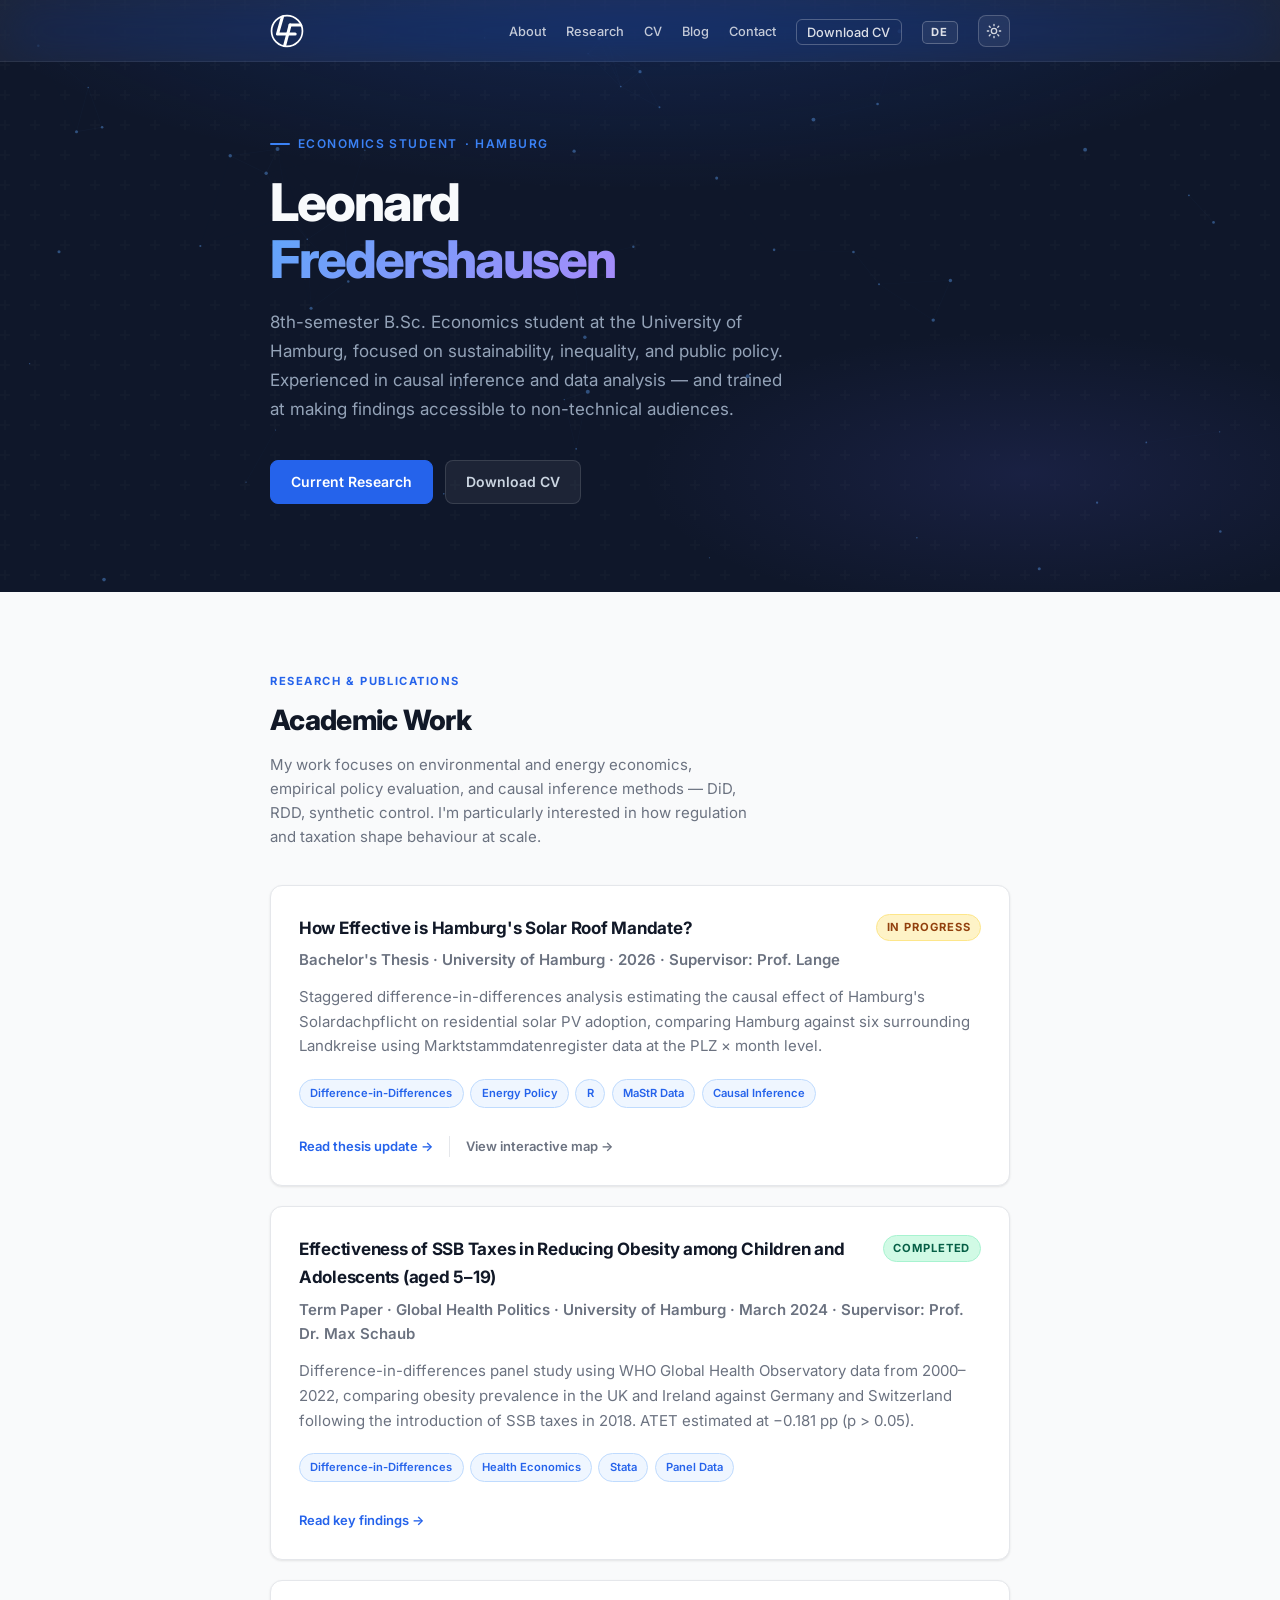
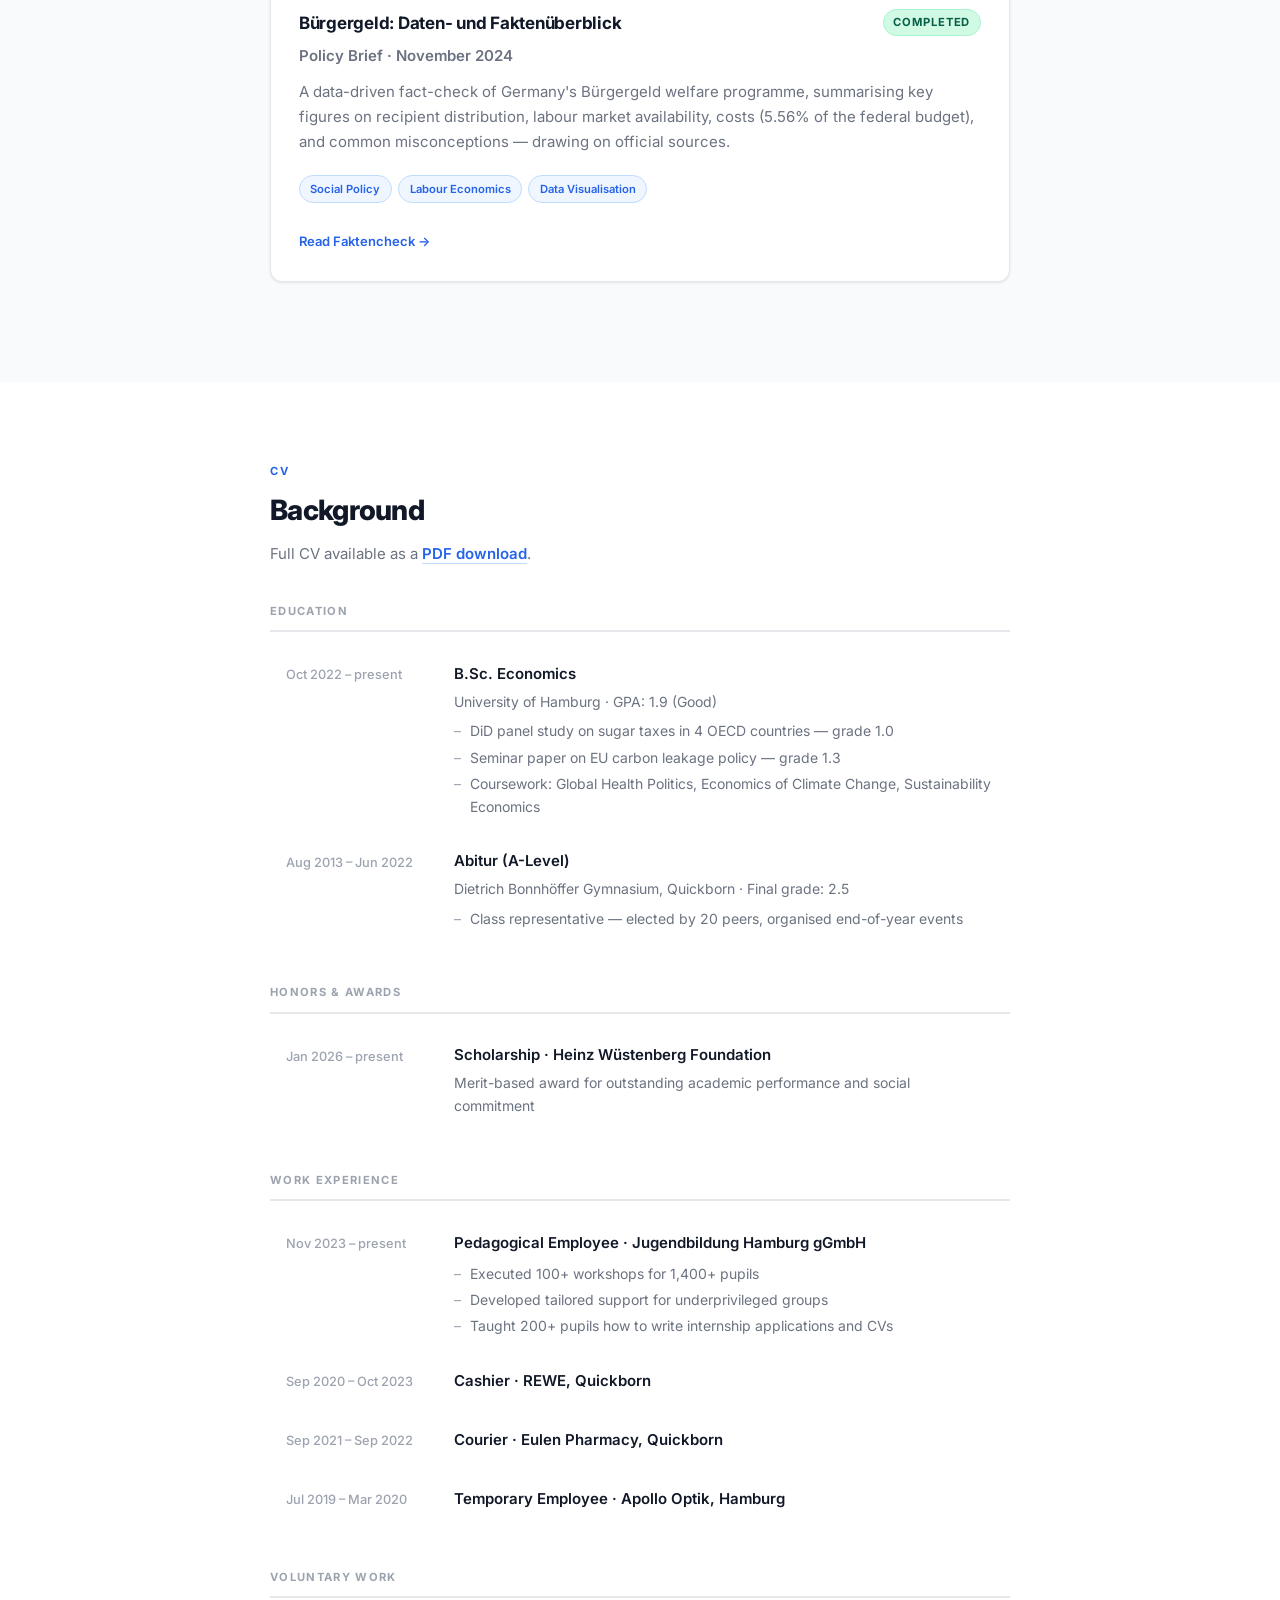
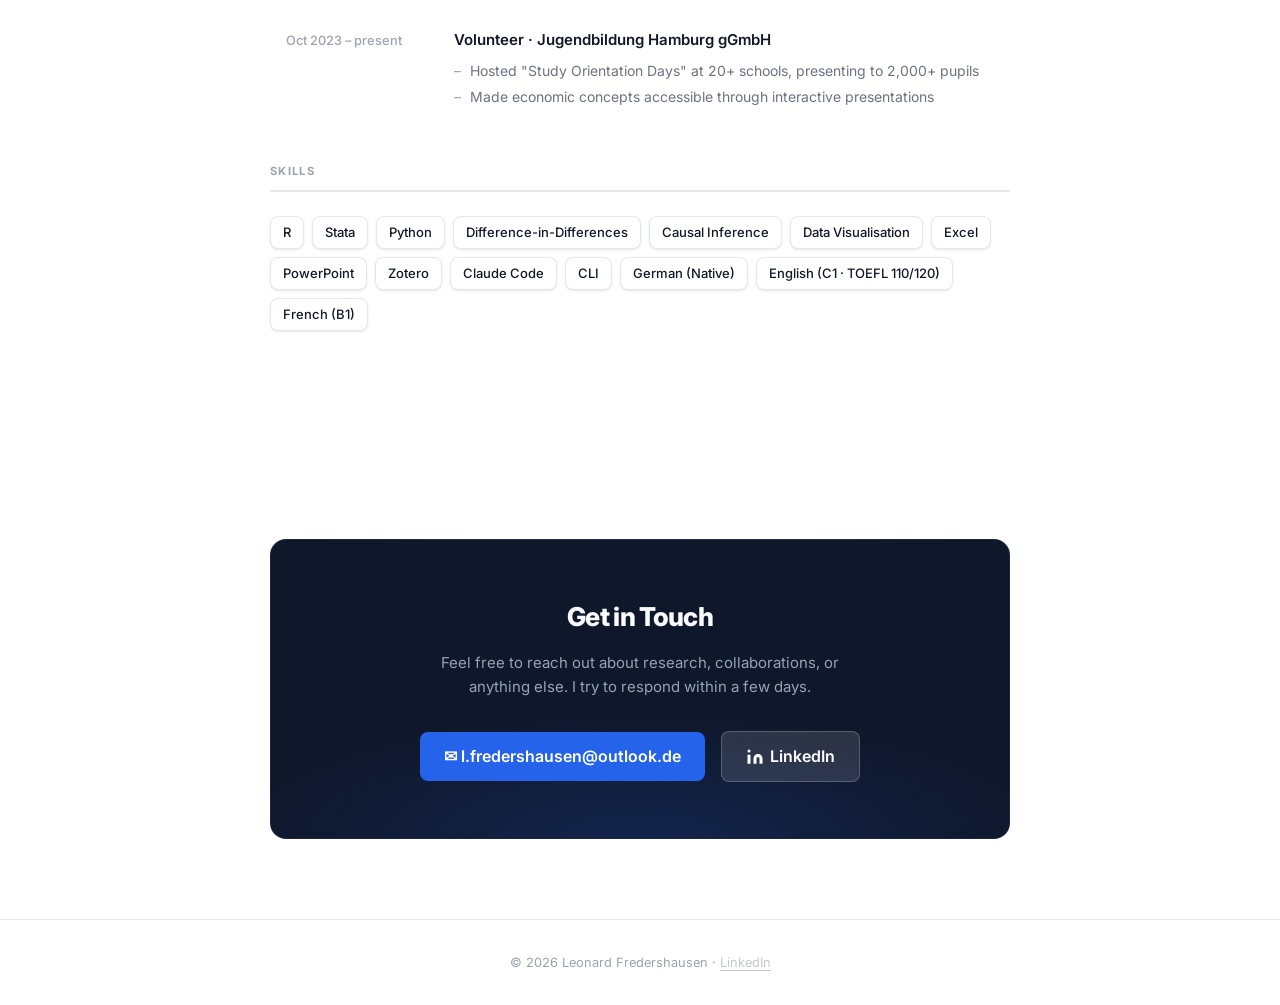
==== commit 8bb570e4: "Add interactive solar map, GeoJSON, and data files" ====
--- a/index.html
+++ b/index.html
@@ -86,7 +86,7 @@
       interested in how regulation and taxation shape behaviour at scale.
     </p>
 
-    <a class="pub-card pub-card-link fade-up" href="blog/posts/hamburg-solar-mandate.html">
+    <div class="pub-card fade-up">
       <div class="pub-card-header">
         <h3 data-en="How Effective is Hamburg's Solar Roof Mandate?" data-de="Wie wirksam ist Hamburgs Solardachpflicht?">How Effective is Hamburg's Solar Roof Mandate?</h3>
         <span class="pub-status status-progress" data-en="In Progress" data-de="In Bearbeitung">In Progress</span>
@@ -100,10 +100,13 @@
         <span class="tag">MaStR Data</span>
         <span class="tag">Causal Inference</span>
       </div>
-      <p class="pub-read-more" data-en="Read thesis update →" data-de="Zur Thesis-Aktualisierung →">Read thesis update →</p>
-    </a>
-
-    <a class="pub-card pub-card-link fade-up" href="blog/posts/ssb-tax-obesity-findings.html">
+      <div class="pub-actions">
+        <a class="pub-read-more" href="blog/posts/hamburg-solar-mandate.html" data-en="Read thesis update →" data-de="Zur Thesis-Aktualisierung →">Read thesis update →</a>
+        <a class="pub-read-more pub-read-more-alt" href="solar-map.html" data-en="View interactive map →" data-de="Interaktive Karte →">View interactive map →</a>
+      </div>
+    </div>
+
+    <div class="pub-card fade-up">
       <div class="pub-card-header">
         <h3 data-en="Effectiveness of SSB Taxes in Reducing Obesity among Children and Adolescents (aged 5–19)" data-de="Wirksamkeit von Zuckersteuergetränken bei der Reduzierung von Adipositas bei Kindern und Jugendlichen (5–19 Jahre)">Effectiveness of SSB Taxes in Reducing Obesity among Children and Adolescents (aged 5–19)</h3>
         <span class="pub-status status-done" data-en="Completed" data-de="Abgeschlossen">Completed</span>
@@ -116,10 +119,12 @@
         <span class="tag">Stata</span>
         <span class="tag">Panel Data</span>
       </div>
-      <p class="pub-read-more" data-en="Read key findings →" data-de="Zu den Ergebnissen →">Read key findings →</p>
-    </a>
-
-    <a class="pub-card pub-card-link fade-up" href="blog/posts/buergergeld-faktencheck.html">
+      <div class="pub-actions">
+        <a class="pub-read-more" href="blog/posts/ssb-tax-obesity-findings.html" data-en="Read key findings →" data-de="Zu den Ergebnissen →">Read key findings →</a>
+      </div>
+    </div>
+
+    <div class="pub-card fade-up">
       <div class="pub-card-header">
         <h3 data-en="Bürgergeld: Daten- und Faktenüberblick" data-de="Bürgergeld: Daten- und Faktenüberblick">Bürgergeld: Daten- und Faktenüberblick</h3>
         <span class="pub-status status-done" data-en="Completed" data-de="Abgeschlossen">Completed</span>
@@ -131,7 +136,9 @@
         <span class="tag">Labour Economics</span>
         <span class="tag">Data Visualisation</span>
       </div>
-      <p class="pub-read-more" data-en="Read Faktencheck →" data-de="Zum Faktencheck →">Read Faktencheck →</p>
+      <div class="pub-actions">
+        <a class="pub-read-more" href="blog/posts/buergergeld-faktencheck.html" data-en="Read Faktencheck →" data-de="Zum Faktencheck →">Read Faktencheck →</a>
+      </div>
     </a>
   </div>
 </section>
--- a/style.css
+++ b/style.css
@@ -479,12 +479,28 @@
 .pub-card-link h3 { transition: color 0.15s; }
 .pub-card-link:hover h3 { color: var(--accent); }
 
+.pub-actions {
+  display: flex;
+  gap: 1rem;
+  flex-wrap: wrap;
+  margin-top: 1.75rem;
+  align-items: center;
+}
+
 .pub-read-more {
-  margin-top: 1rem;
   font-size: 0.8125rem;
   font-weight: 600;
   color: var(--accent);
-  transition: gap 0.15s;
+  text-decoration: none;
+  transition: opacity 0.15s;
+}
+
+.pub-read-more:hover { opacity: 0.75; }
+
+.pub-read-more-alt {
+  color: var(--muted);
+  border-left: 1px solid var(--border);
+  padding-left: 1rem;
 }
 .pub-card h3 { font-size: 1.0625rem; font-weight: 700; letter-spacing: -0.015em; color: var(--text); }
 .pub-status { font-size: 0.7rem; font-weight: 700; letter-spacing: 0.08em; text-transform: uppercase; padding: 0.2rem 0.6rem; border-radius: 999px; white-space: nowrap; flex-shrink: 0; }
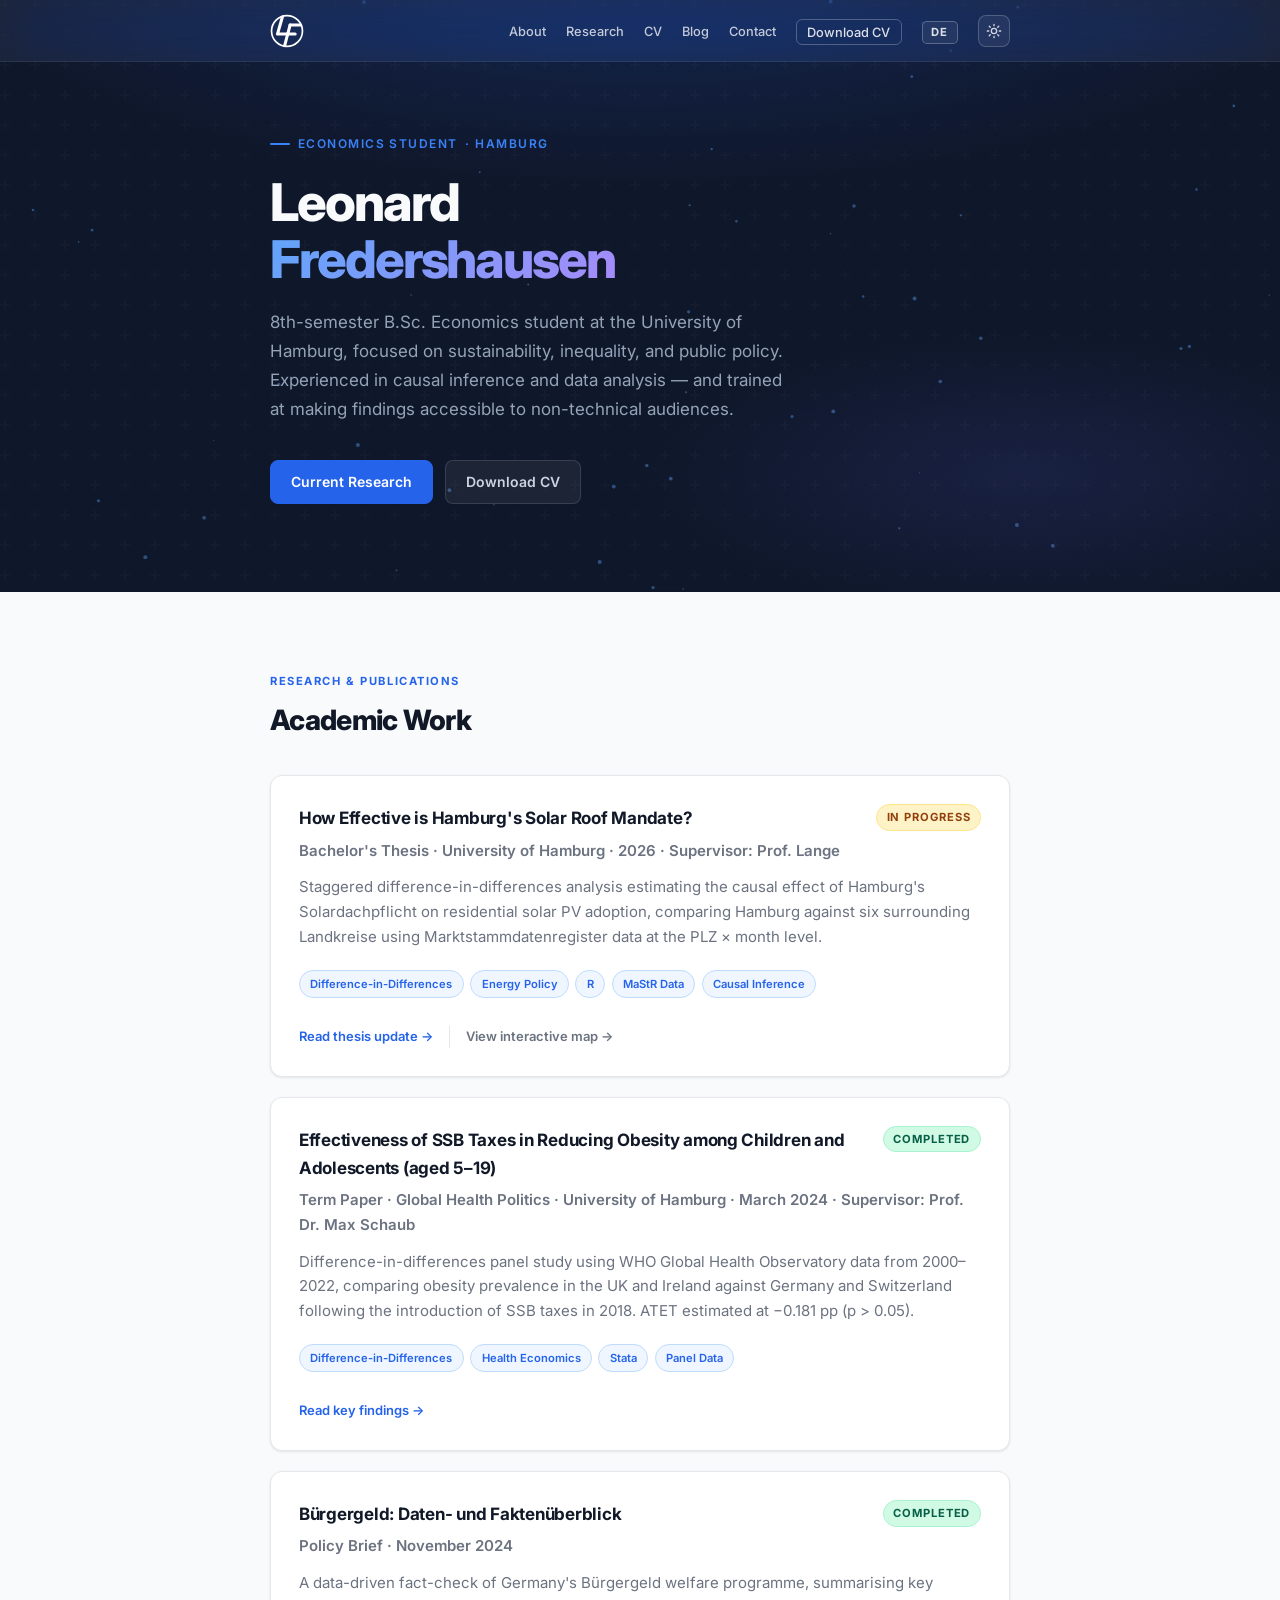
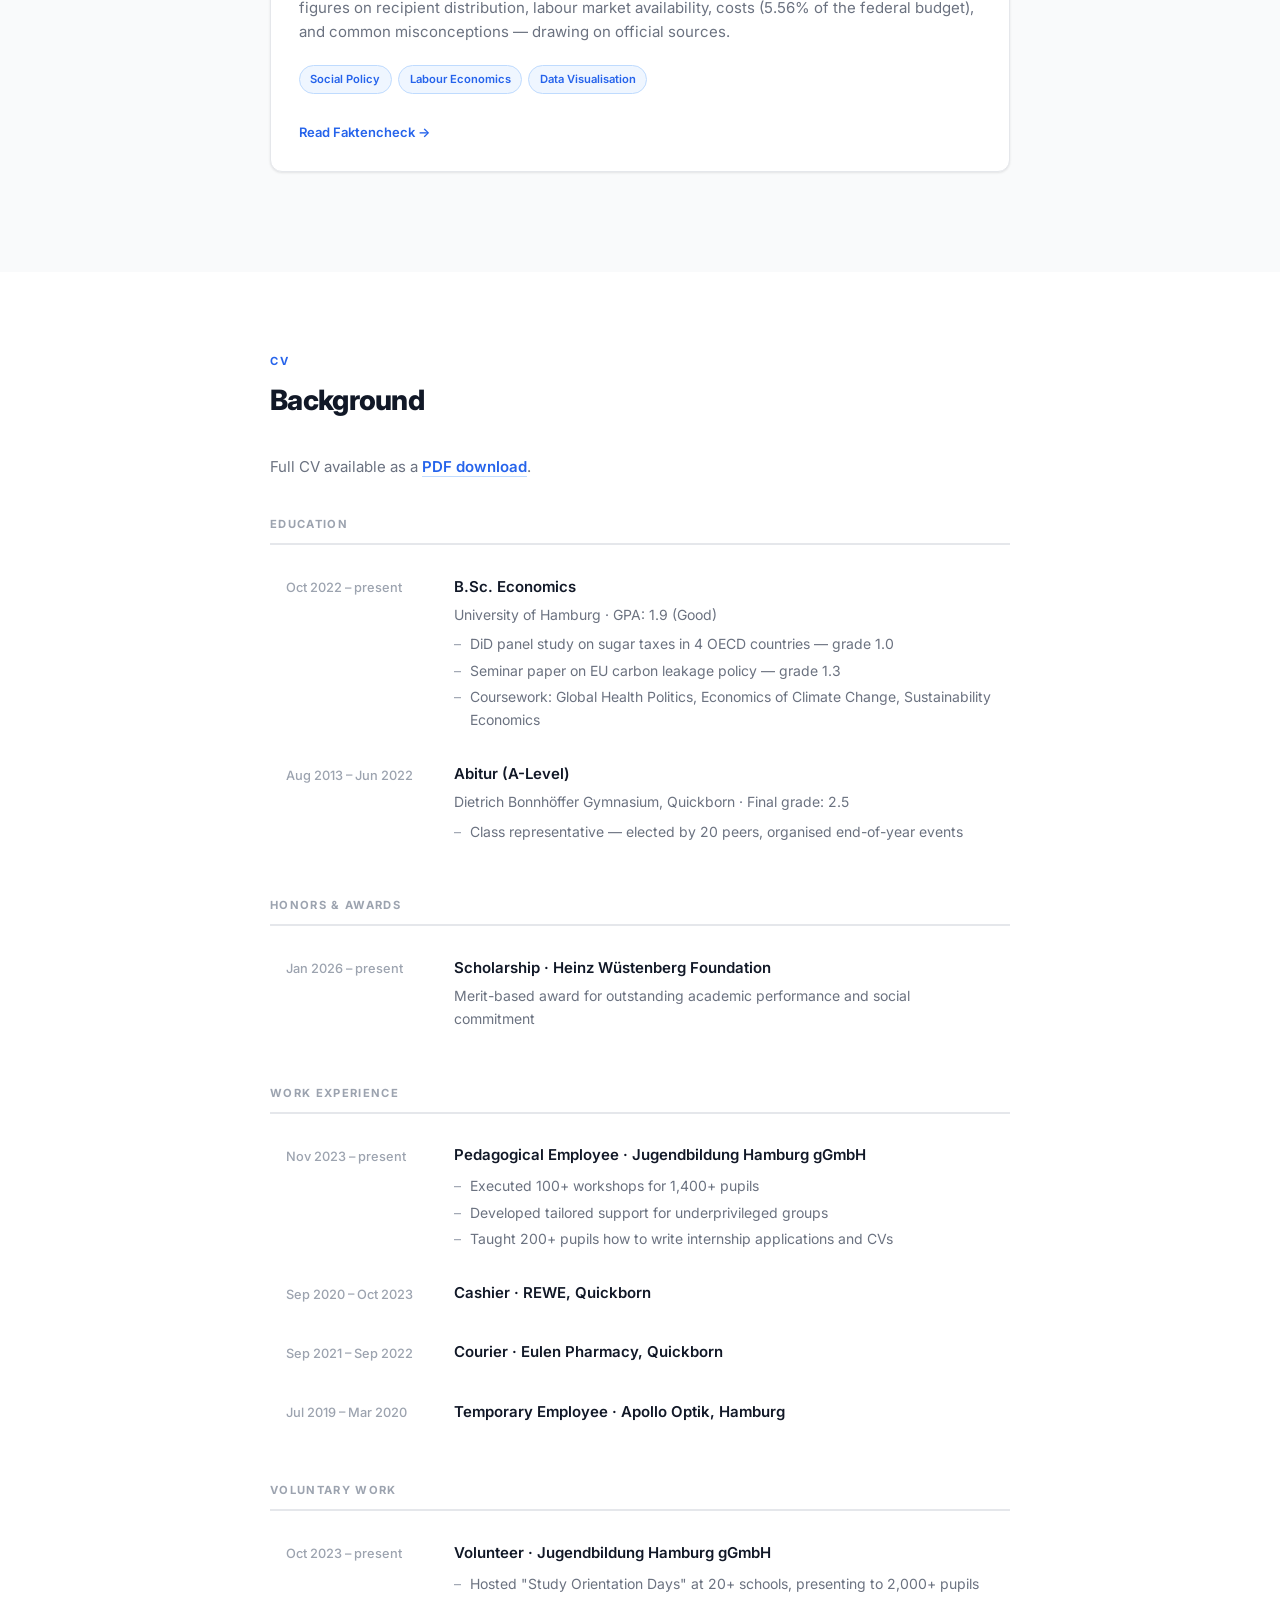
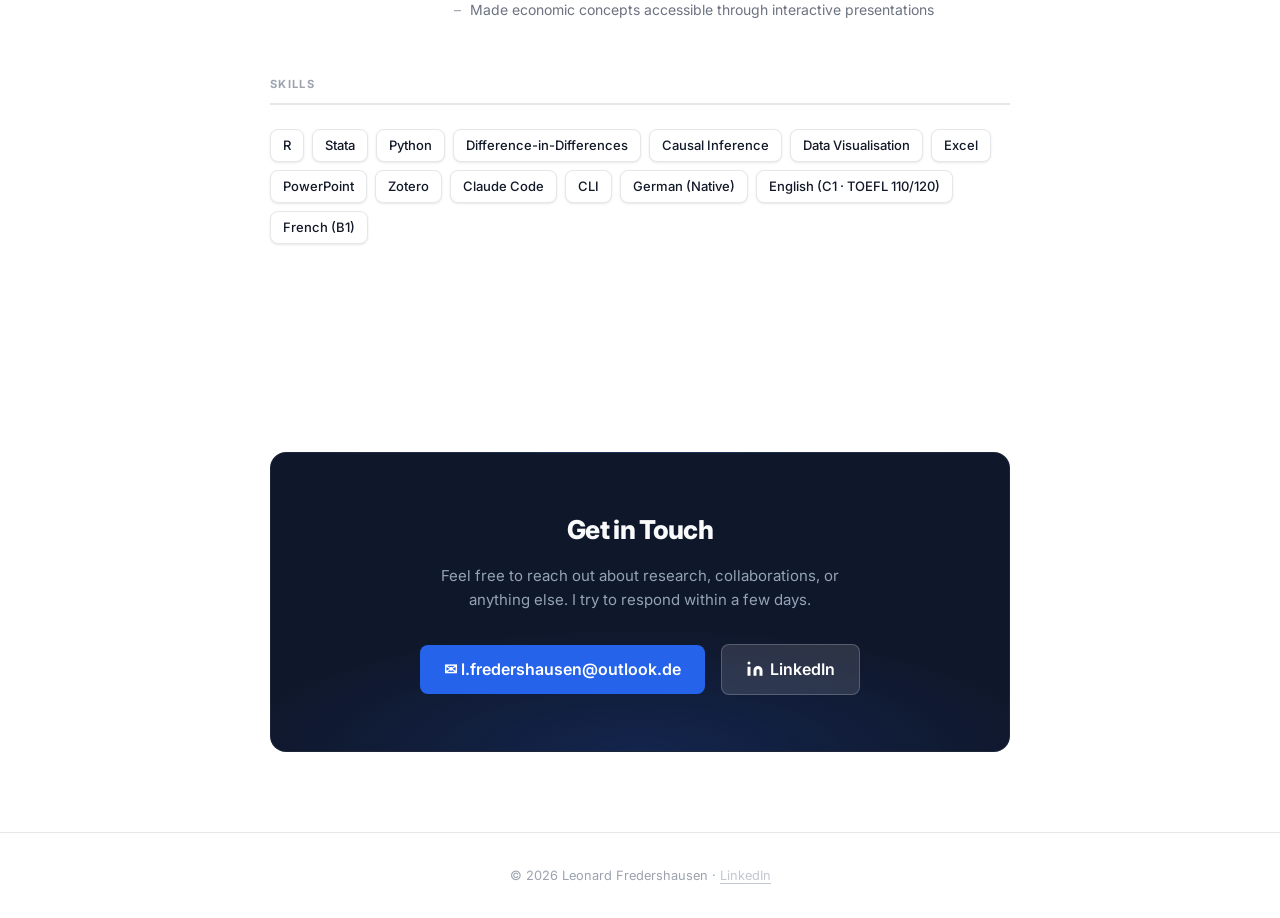
==== commit 98c6f388: "Fix missing margin between section title and cards" ====
--- a/index.html
+++ b/index.html
@@ -80,12 +80,6 @@
   <div class="section-inner">
     <p class="section-label" data-en="Research & Publications" data-de="Forschung & Publikationen">Research & Publications</p>
     <h2 class="section-title" data-en="Academic Work" data-de="Akademische Arbeiten">Academic Work</h2>
-    <p class="section-subtitle" data-en="My work focuses on environmental and energy economics, empirical policy evaluation, and causal inference methods — DiD, RDD, synthetic control. I'm particularly interested in how regulation and taxation shape behaviour at scale." data-de="Meine Arbeit konzentriert sich auf Umwelt- und Energieökonomik, empirische Politikevaluation und kausale Inferenzmethoden — DiD, RDD, Synthetische Kontrolle. Mich interessiert besonders, wie Regulierung und Besteuerung das Verhalten in der Breite beeinflussen.">
-      My work focuses on environmental and energy economics, empirical policy evaluation,
-      and causal inference methods — DiD, RDD, synthetic control. I'm particularly
-      interested in how regulation and taxation shape behaviour at scale.
-    </p>
-
     <div class="pub-card fade-up">
       <div class="pub-card-header">
         <h3 data-en="How Effective is Hamburg's Solar Roof Mandate?" data-de="Wie wirksam ist Hamburgs Solardachpflicht?">How Effective is Hamburg's Solar Roof Mandate?</h3>
--- a/style.css
+++ b/style.css
@@ -361,7 +361,7 @@
   font-size: 1.75rem;
   font-weight: 800;
   letter-spacing: -0.025em;
-  margin-bottom: 0.6rem;
+  margin-bottom: 2rem;
   color: var(--text);
 }
 
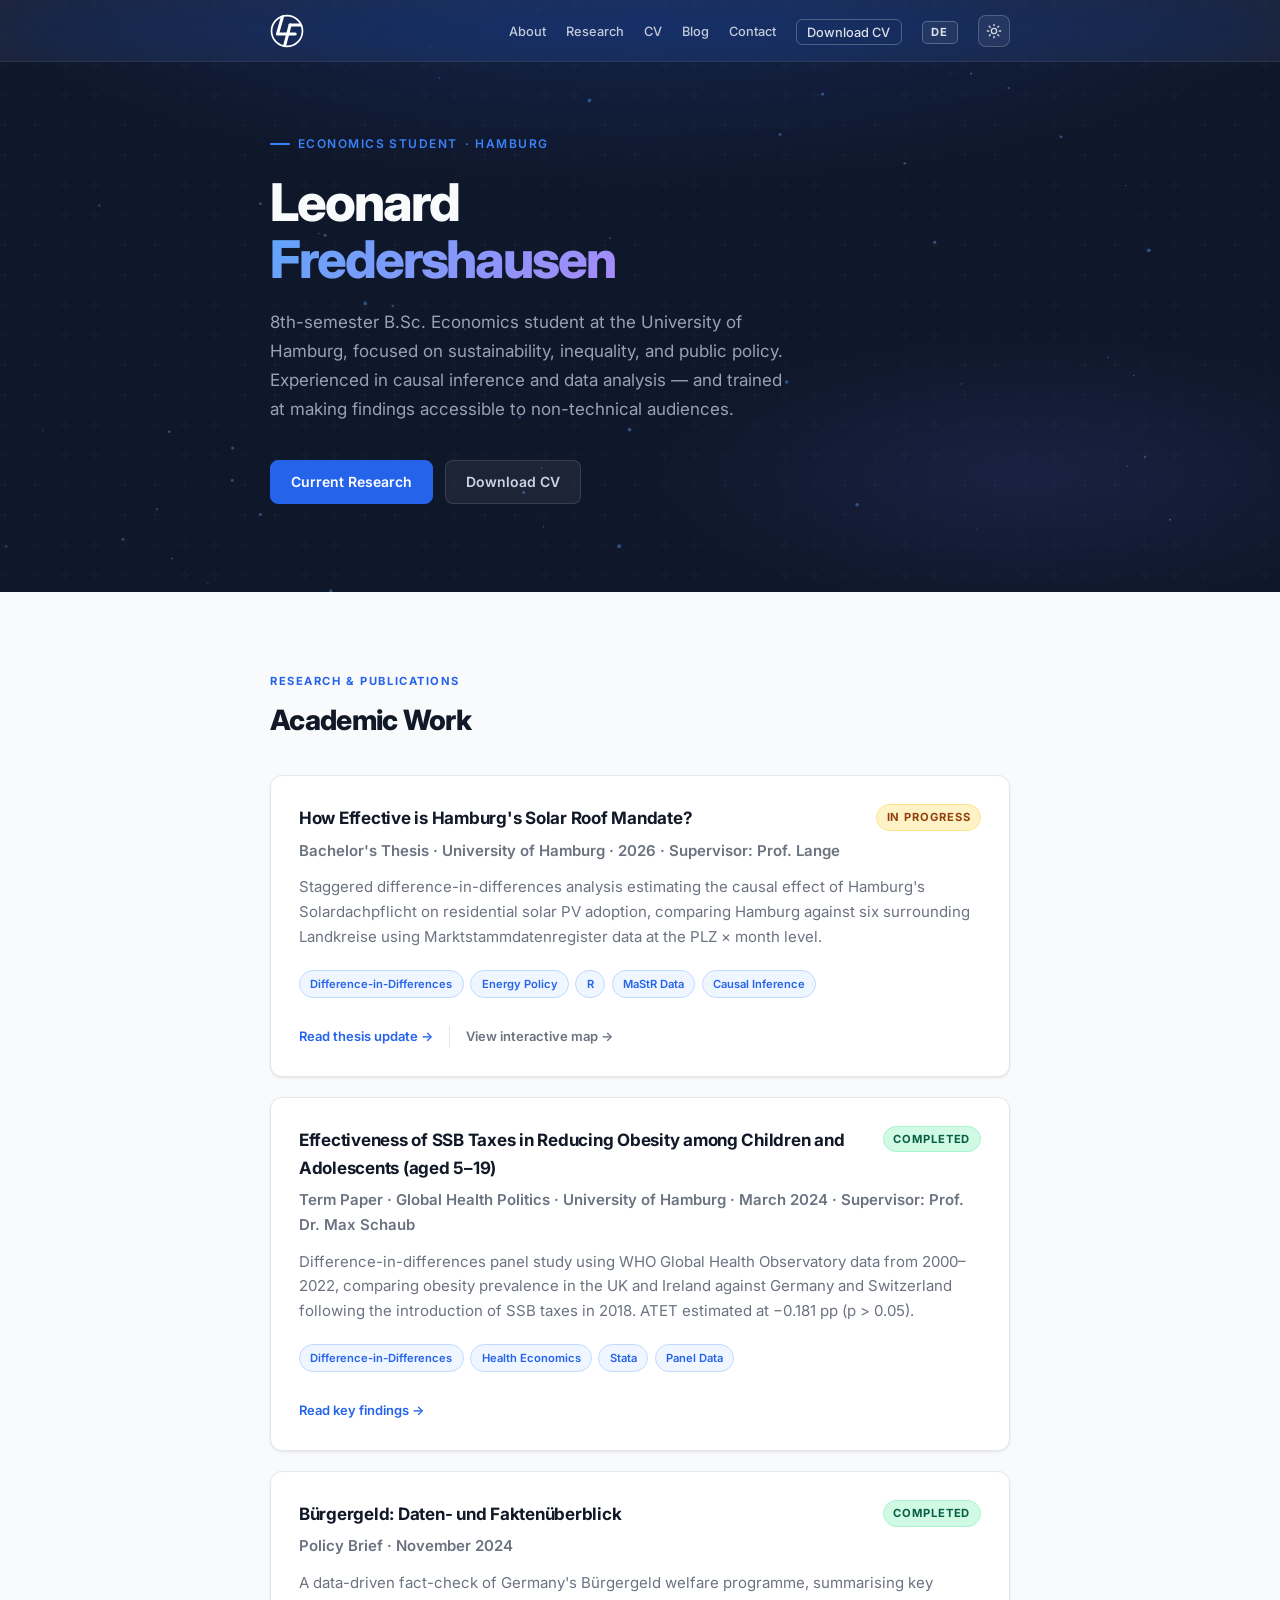
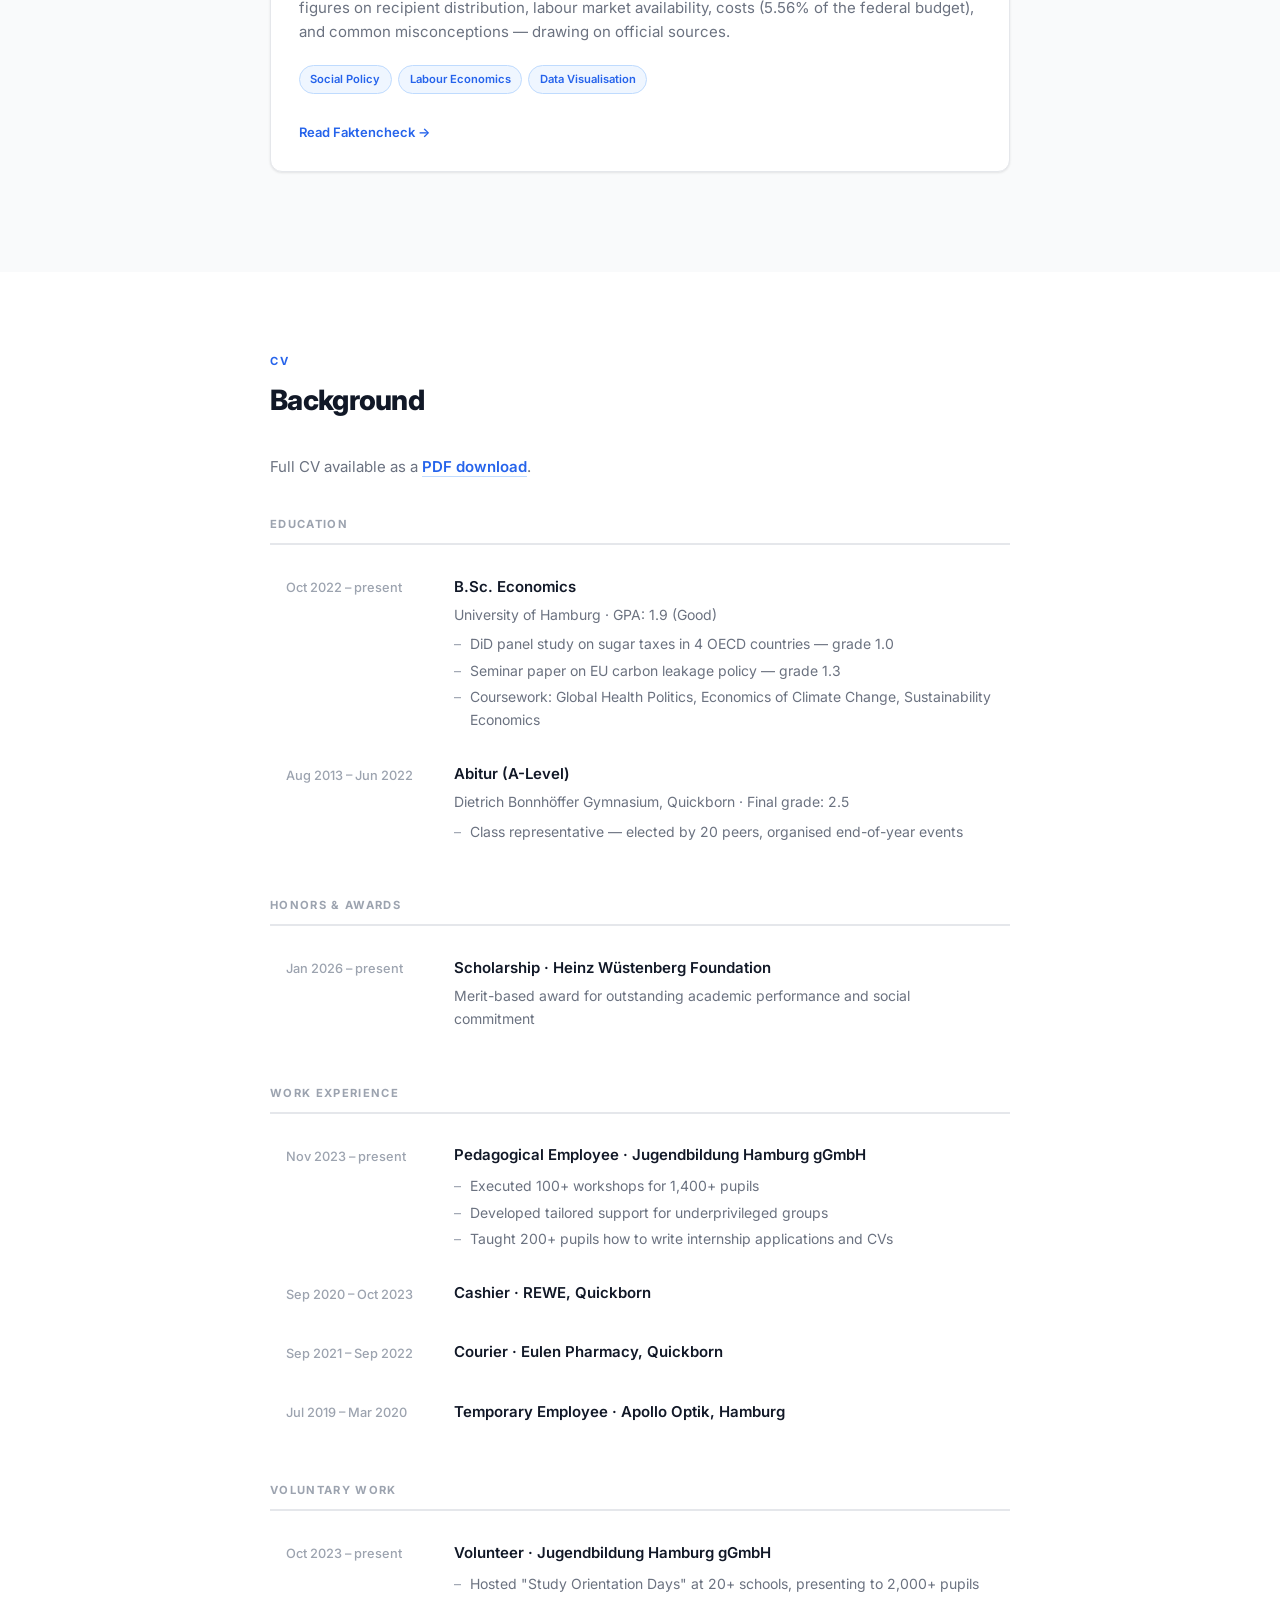
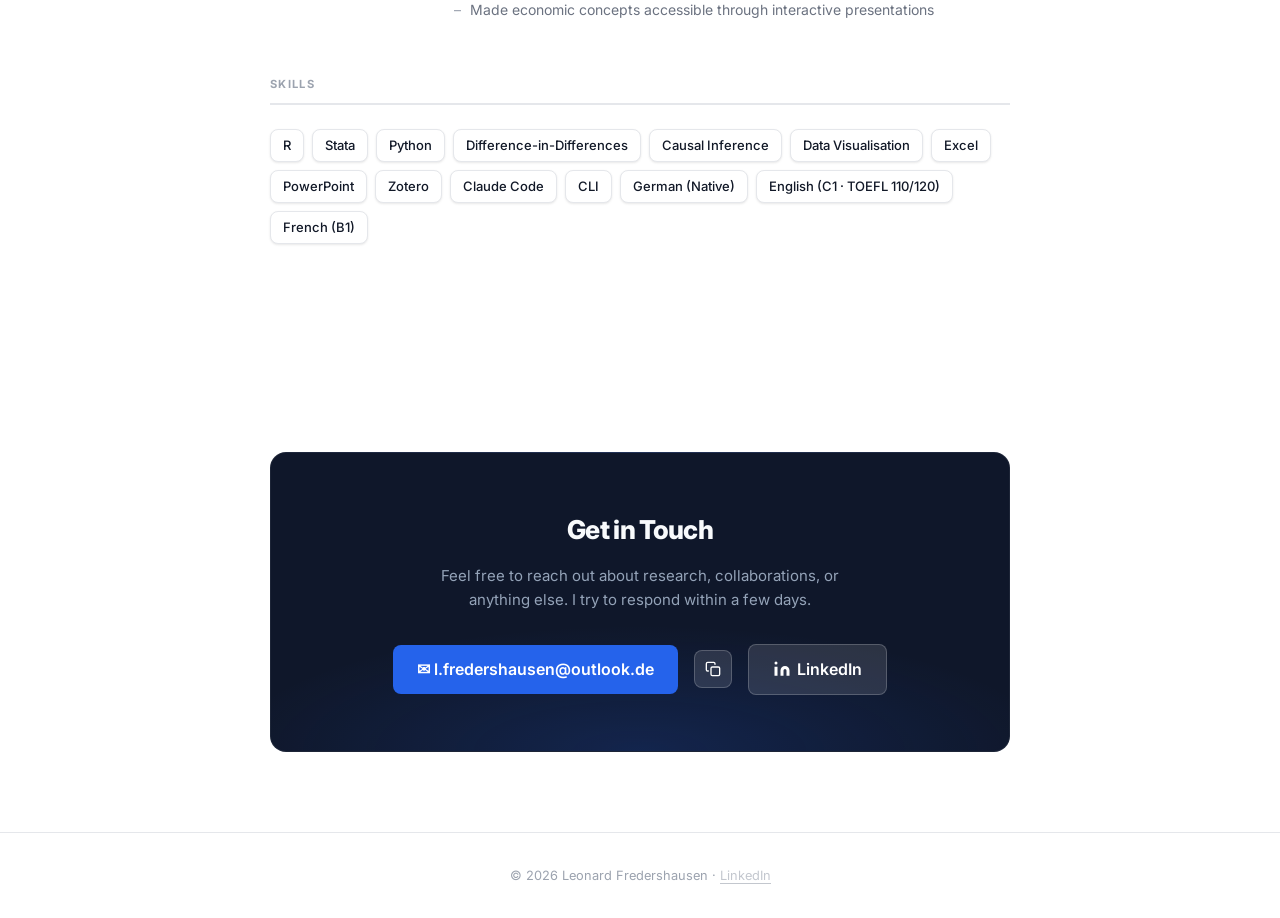
==== commit da3630d5: "Add table of contents to blog posts and copy email button with toast" ====
--- a/index.html
+++ b/index.html
@@ -265,6 +265,9 @@
         <a class="contact-email" href="mailto:l.fredershausen@outlook.de">
           ✉ l.fredershausen@outlook.de
         </a>
+        <button class="copy-email-btn" id="copyEmailBtn" aria-label="Copy email address">
+          <svg xmlns="http://www.w3.org/2000/svg" width="16" height="16" viewBox="0 0 24 24" fill="none" stroke="currentColor" stroke-width="2" stroke-linecap="round" stroke-linejoin="round"><rect x="9" y="9" width="13" height="13" rx="2"/><path d="M5 15H4a2 2 0 0 1-2-2V4a2 2 0 0 1 2-2h9a2 2 0 0 1 2 2v1"/></svg>
+        </button>
         <a class="contact-social" href="https://linkedin.com/in/leonardfredershausen/" target="_blank" rel="noopener">
           <svg xmlns="http://www.w3.org/2000/svg" width="18" height="18" viewBox="0 0 24 24" fill="currentColor"><path d="M16 8a6 6 0 0 1 6 6v7h-4v-7a2 2 0 0 0-2-2 2 2 0 0 0-2 2v7h-4v-7a6 6 0 0 1 6-6z"/><rect x="2" y="9" width="4" height="12"/><circle cx="4" cy="4" r="2"/></svg>
           LinkedIn
@@ -273,6 +276,8 @@
     </div>
   </div>
 </section>
+
+<div class="copy-toast" id="copyToast" data-en="Email copied!" data-de="E-Mail kopiert!">Email copied!</div>
 
 <button class="scroll-top" id="scrollTop" aria-label="Scroll to top">
   <svg xmlns="http://www.w3.org/2000/svg" width="18" height="18" viewBox="0 0 24 24" fill="none" stroke="currentColor" stroke-width="2.5" stroke-linecap="round" stroke-linejoin="round"><path d="M18 15l-6-6-6 6"/></svg>
@@ -497,6 +502,18 @@
   applyLang(currentLang);
   langToggle.addEventListener('click', () => applyLang(currentLang === 'en' ? 'de' : 'en'));
 
+  // Copy email
+  const copyBtn = document.getElementById('copyEmailBtn');
+  const copyToast = document.getElementById('copyToast');
+  let toastTimer;
+  copyBtn.addEventListener('click', () => {
+    navigator.clipboard.writeText('l.fredershausen@outlook.de').then(() => {
+      copyToast.classList.add('show');
+      clearTimeout(toastTimer);
+      toastTimer = setTimeout(() => copyToast.classList.remove('show'), 2000);
+    });
+  });
+
   // Hamburger menu
   const navToggle = document.getElementById('navToggle');
   const navUl = document.querySelector('nav ul');
--- a/style.css
+++ b/style.css
@@ -838,6 +838,45 @@
   box-shadow: 0 6px 20px rgba(37,99,235,0.4);
 }
 
+/* ── COPY EMAIL ── */
+.copy-email-btn {
+  display: inline-flex;
+  align-items: center;
+  justify-content: center;
+  background: rgba(255,255,255,0.12);
+  border: 1px solid rgba(255,255,255,0.2);
+  border-radius: 8px;
+  color: #fff;
+  width: 38px;
+  height: 38px;
+  cursor: pointer;
+  transition: background 0.15s, transform 0.15s;
+  flex-shrink: 0;
+}
+.copy-email-btn:hover { background: rgba(255,255,255,0.22); transform: scale(1.05); }
+
+.copy-toast {
+  position: fixed;
+  bottom: 2.5rem;
+  left: 50%;
+  transform: translateX(-50%) translateY(8px);
+  background: var(--text);
+  color: var(--bg);
+  font-size: 0.875rem;
+  font-weight: 600;
+  padding: 0.5rem 1.25rem;
+  border-radius: 999px;
+  opacity: 0;
+  pointer-events: none;
+  transition: opacity 0.2s, transform 0.2s;
+  z-index: 200;
+  white-space: nowrap;
+}
+.copy-toast.show {
+  opacity: 1;
+  transform: translateX(-50%) translateY(0);
+}
+
 /* ── FOOTER ── */
 footer {
   padding: 2rem;
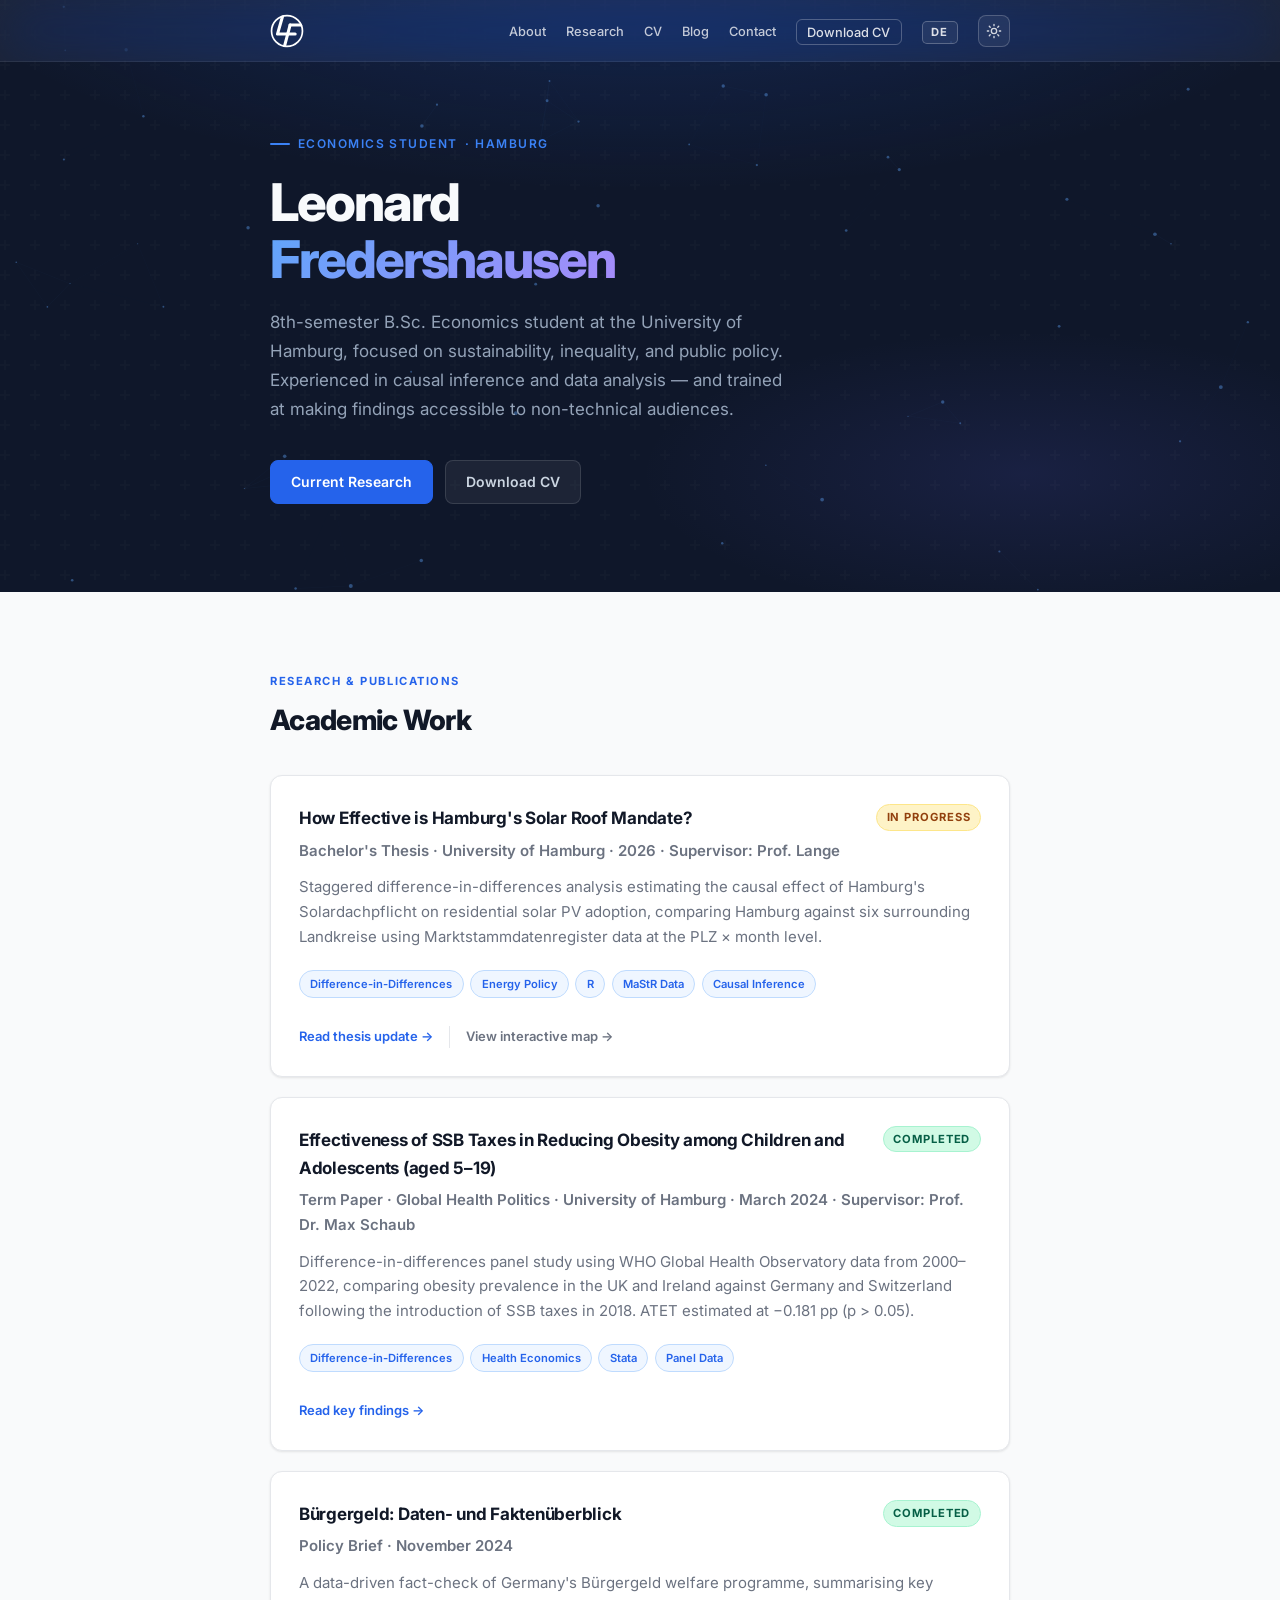
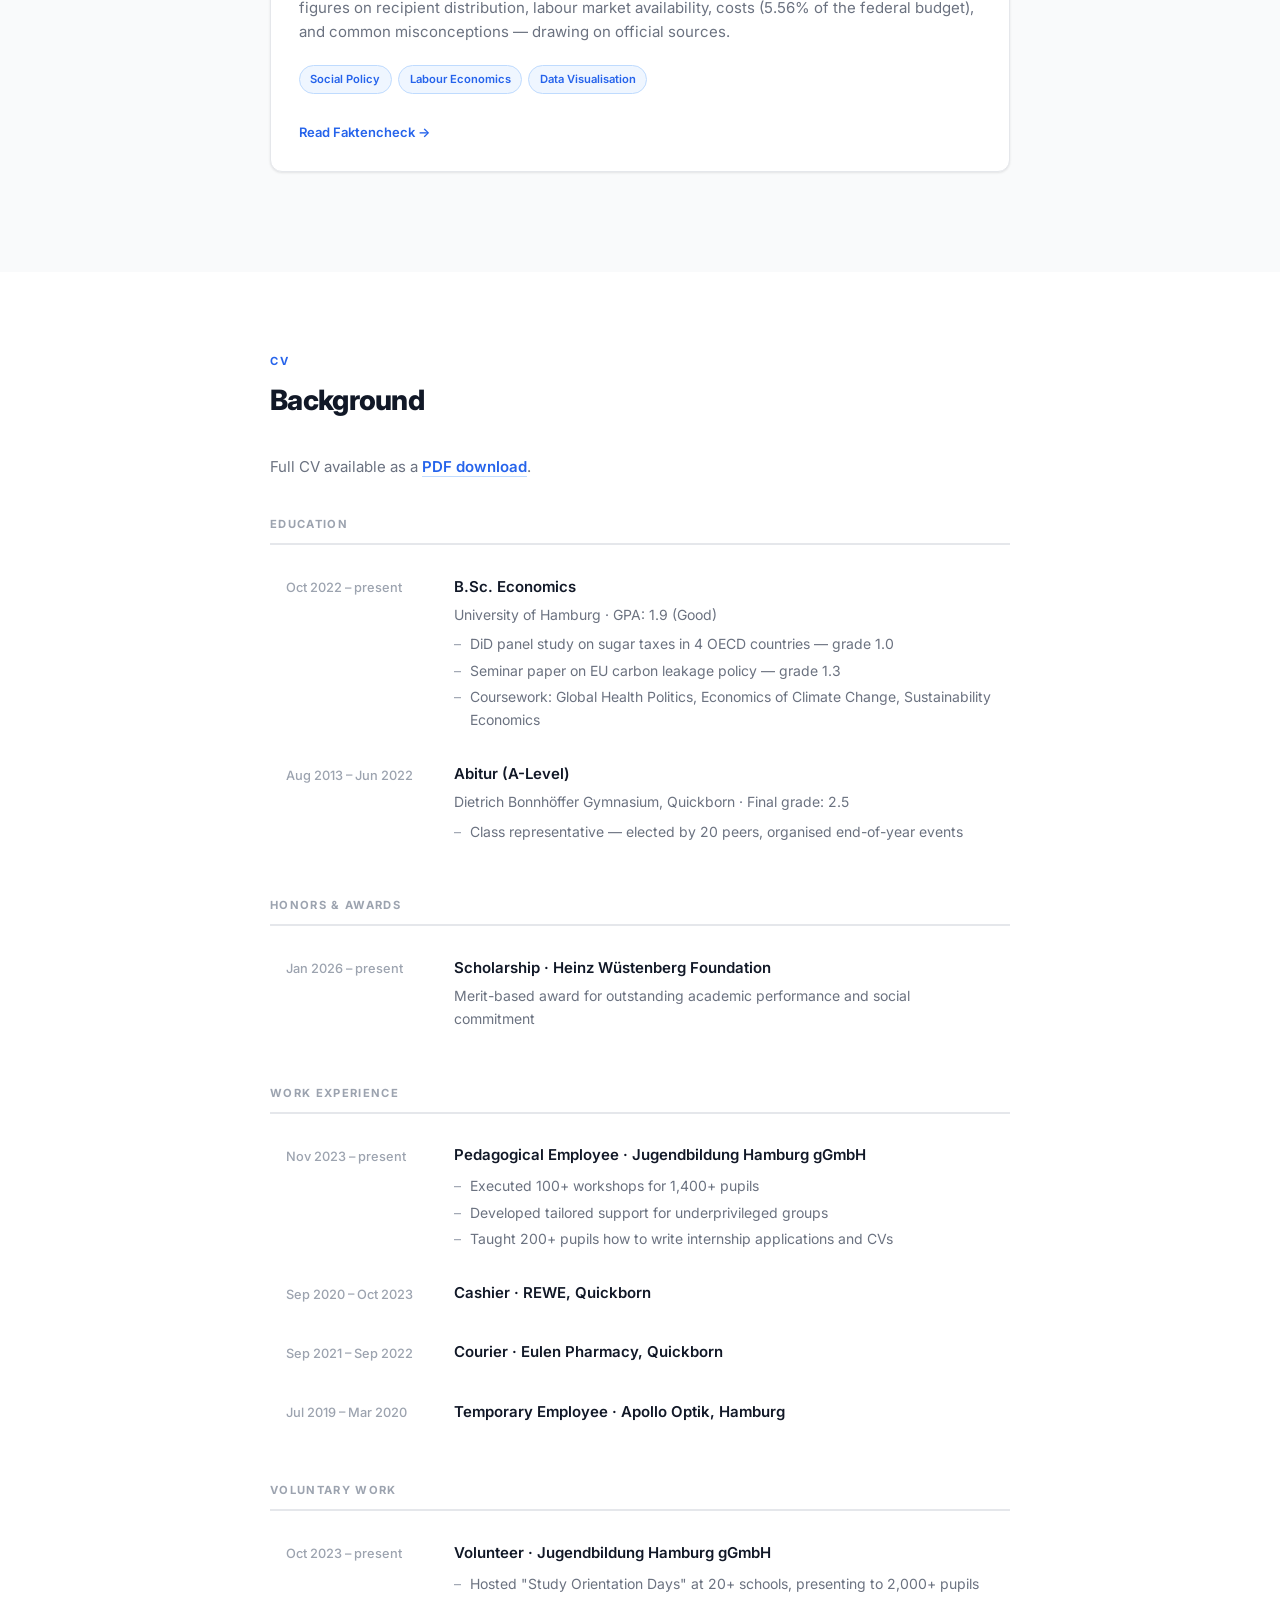
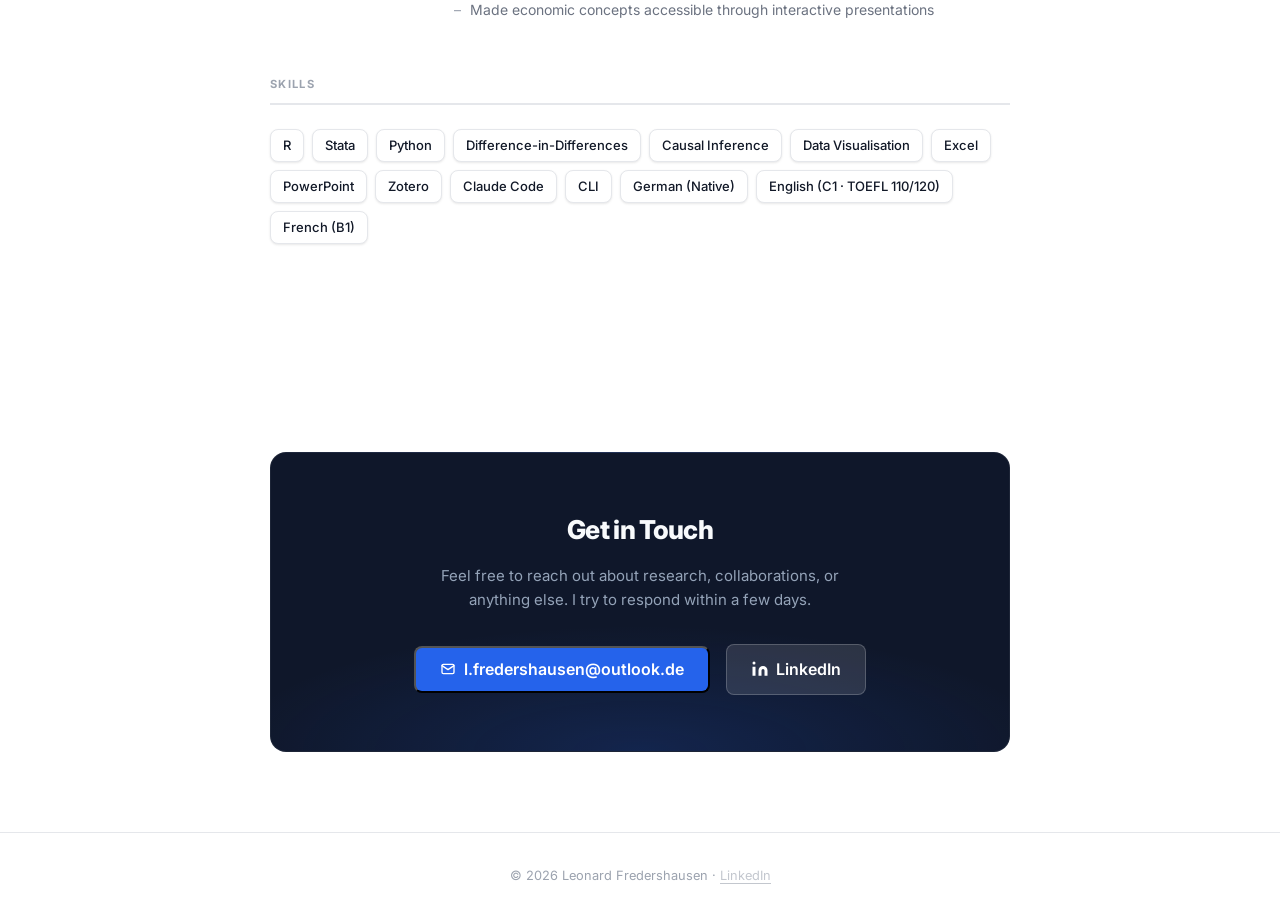
==== commit 2b4a9d53: "Redesign copy email: inline state change instead of separate button and toast" ====
--- a/index.html
+++ b/index.html
@@ -262,11 +262,15 @@
         I try to respond within a few days.
       </p>
       <div class="contact-links">
-        <a class="contact-email" href="mailto:l.fredershausen@outlook.de">
-          ✉ l.fredershausen@outlook.de
-        </a>
-        <button class="copy-email-btn" id="copyEmailBtn" aria-label="Copy email address">
-          <svg xmlns="http://www.w3.org/2000/svg" width="16" height="16" viewBox="0 0 24 24" fill="none" stroke="currentColor" stroke-width="2" stroke-linecap="round" stroke-linejoin="round"><rect x="9" y="9" width="13" height="13" rx="2"/><path d="M5 15H4a2 2 0 0 1-2-2V4a2 2 0 0 1 2-2h9a2 2 0 0 1 2 2v1"/></svg>
+        <button class="contact-email" id="copyEmailBtn" aria-label="Copy email address">
+          <span class="email-default">
+            <svg xmlns="http://www.w3.org/2000/svg" width="16" height="16" viewBox="0 0 24 24" fill="none" stroke="currentColor" stroke-width="2" stroke-linecap="round" stroke-linejoin="round"><rect x="3" y="5" width="18" height="14" rx="2"/><polyline points="3 7 12 13 21 7"/></svg>
+            l.fredershausen@outlook.de
+          </span>
+          <span class="email-copied" aria-hidden="true">
+            <svg xmlns="http://www.w3.org/2000/svg" width="16" height="16" viewBox="0 0 24 24" fill="none" stroke="currentColor" stroke-width="2.5" stroke-linecap="round" stroke-linejoin="round"><polyline points="20 6 9 17 4 12"/></svg>
+            Copied!
+          </span>
         </button>
         <a class="contact-social" href="https://linkedin.com/in/leonardfredershausen/" target="_blank" rel="noopener">
           <svg xmlns="http://www.w3.org/2000/svg" width="18" height="18" viewBox="0 0 24 24" fill="currentColor"><path d="M16 8a6 6 0 0 1 6 6v7h-4v-7a2 2 0 0 0-2-2 2 2 0 0 0-2 2v7h-4v-7a6 6 0 0 1 6-6z"/><rect x="2" y="9" width="4" height="12"/><circle cx="4" cy="4" r="2"/></svg>
@@ -276,8 +280,6 @@
     </div>
   </div>
 </section>
-
-<div class="copy-toast" id="copyToast" data-en="Email copied!" data-de="E-Mail kopiert!">Email copied!</div>
 
 <button class="scroll-top" id="scrollTop" aria-label="Scroll to top">
   <svg xmlns="http://www.w3.org/2000/svg" width="18" height="18" viewBox="0 0 24 24" fill="none" stroke="currentColor" stroke-width="2.5" stroke-linecap="round" stroke-linejoin="round"><path d="M18 15l-6-6-6 6"/></svg>
@@ -504,13 +506,12 @@
 
   // Copy email
   const copyBtn = document.getElementById('copyEmailBtn');
-  const copyToast = document.getElementById('copyToast');
-  let toastTimer;
+  let copyTimer;
   copyBtn.addEventListener('click', () => {
     navigator.clipboard.writeText('l.fredershausen@outlook.de').then(() => {
-      copyToast.classList.add('show');
-      clearTimeout(toastTimer);
-      toastTimer = setTimeout(() => copyToast.classList.remove('show'), 2000);
+      copyBtn.classList.add('copied');
+      clearTimeout(copyTimer);
+      copyTimer = setTimeout(() => copyBtn.classList.remove('copied'), 2200);
     });
   });
 
--- a/style.css
+++ b/style.css
@@ -839,42 +839,37 @@
 }
 
 /* ── COPY EMAIL ── */
-.copy-email-btn {
+.contact-email {
+  position: relative;
+  overflow: hidden;
+  font-family: inherit;
+  cursor: pointer;
+}
+
+.email-default, .email-copied {
   display: inline-flex;
   align-items: center;
+  gap: 0.5rem;
+  transition: opacity 0.2s, transform 0.2s;
+}
+
+.email-copied {
+  position: absolute;
+  inset: 0;
   justify-content: center;
-  background: rgba(255,255,255,0.12);
-  border: 1px solid rgba(255,255,255,0.2);
-  border-radius: 8px;
+  opacity: 0;
+  transform: translateY(8px);
   color: #fff;
-  width: 38px;
-  height: 38px;
-  cursor: pointer;
-  transition: background 0.15s, transform 0.15s;
-  flex-shrink: 0;
-}
-.copy-email-btn:hover { background: rgba(255,255,255,0.22); transform: scale(1.05); }
-
-.copy-toast {
-  position: fixed;
-  bottom: 2.5rem;
-  left: 50%;
-  transform: translateX(-50%) translateY(8px);
-  background: var(--text);
-  color: var(--bg);
-  font-size: 0.875rem;
-  font-weight: 600;
-  padding: 0.5rem 1.25rem;
-  border-radius: 999px;
+}
+
+.contact-email.copied .email-default {
   opacity: 0;
-  pointer-events: none;
-  transition: opacity 0.2s, transform 0.2s;
-  z-index: 200;
-  white-space: nowrap;
-}
-.copy-toast.show {
+  transform: translateY(-8px);
+}
+
+.contact-email.copied .email-copied {
   opacity: 1;
-  transform: translateX(-50%) translateY(0);
+  transform: translateY(0);
 }
 
 /* ── FOOTER ── */
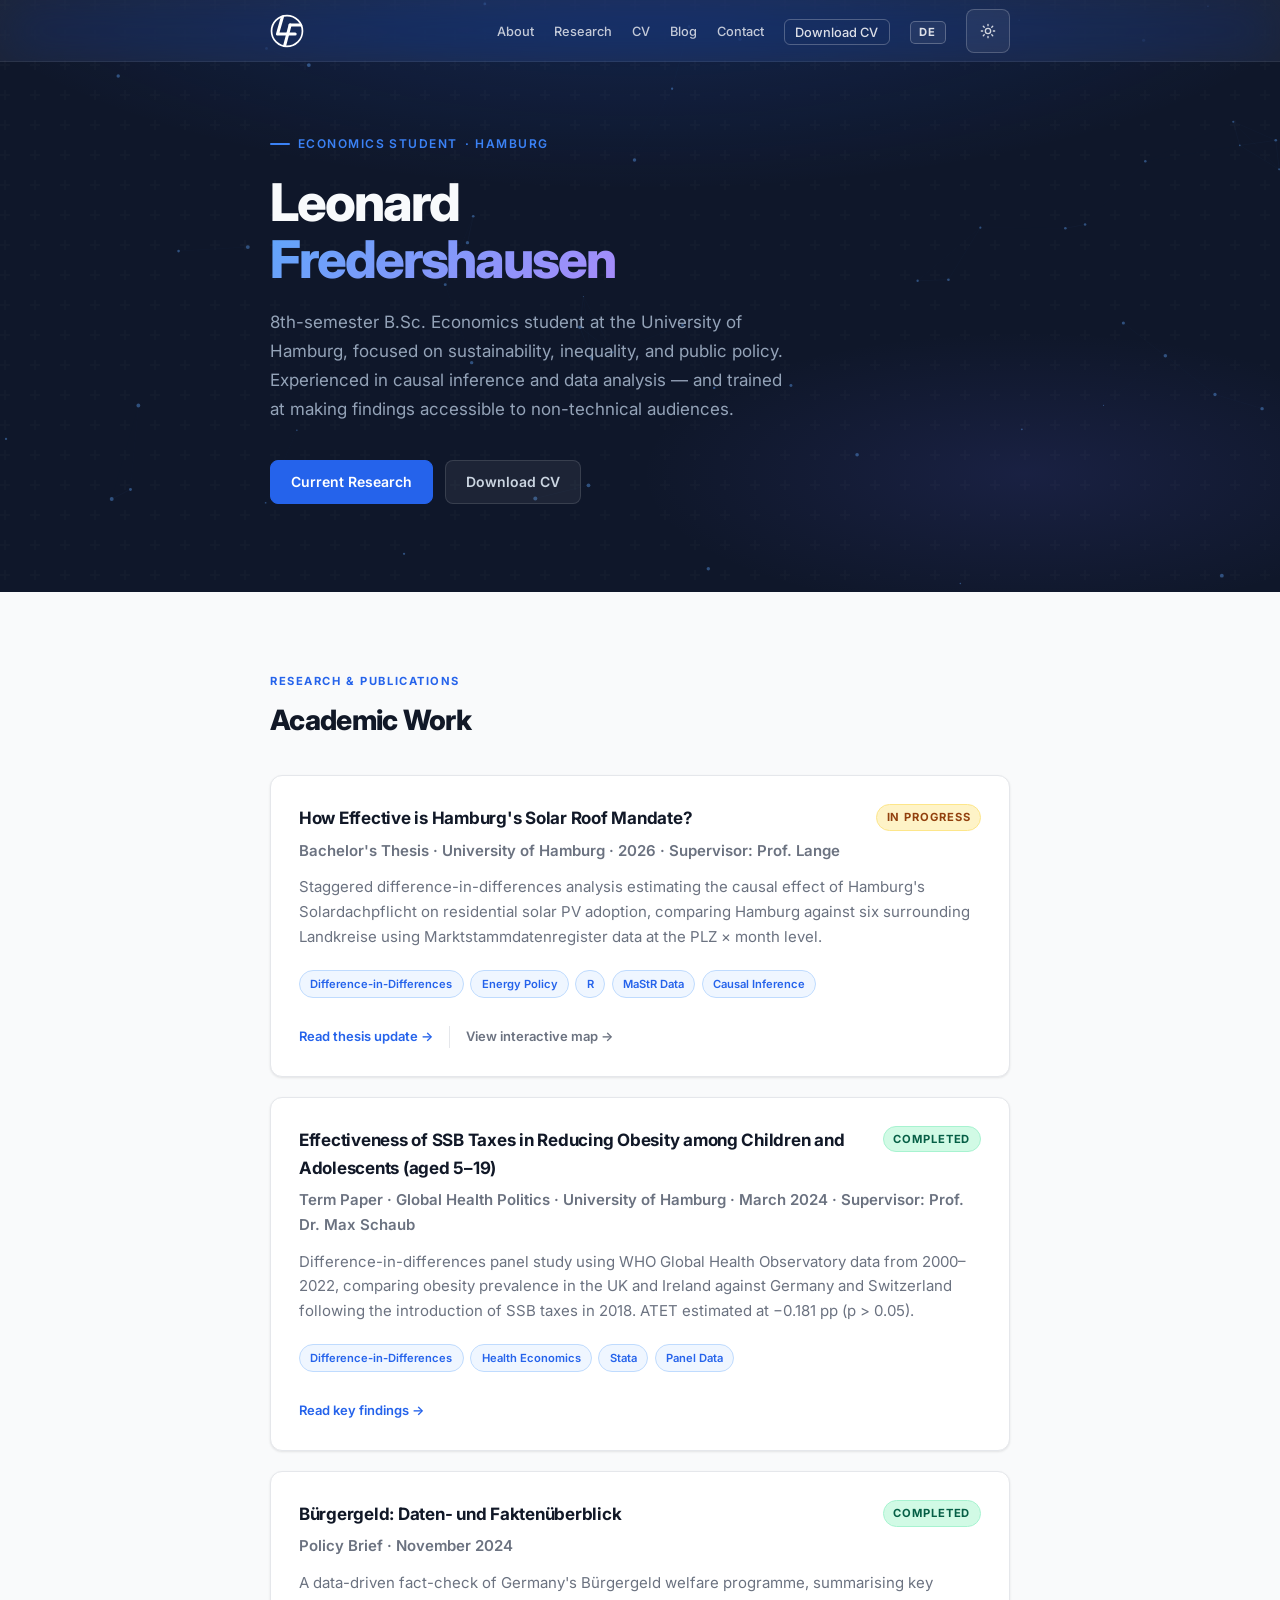
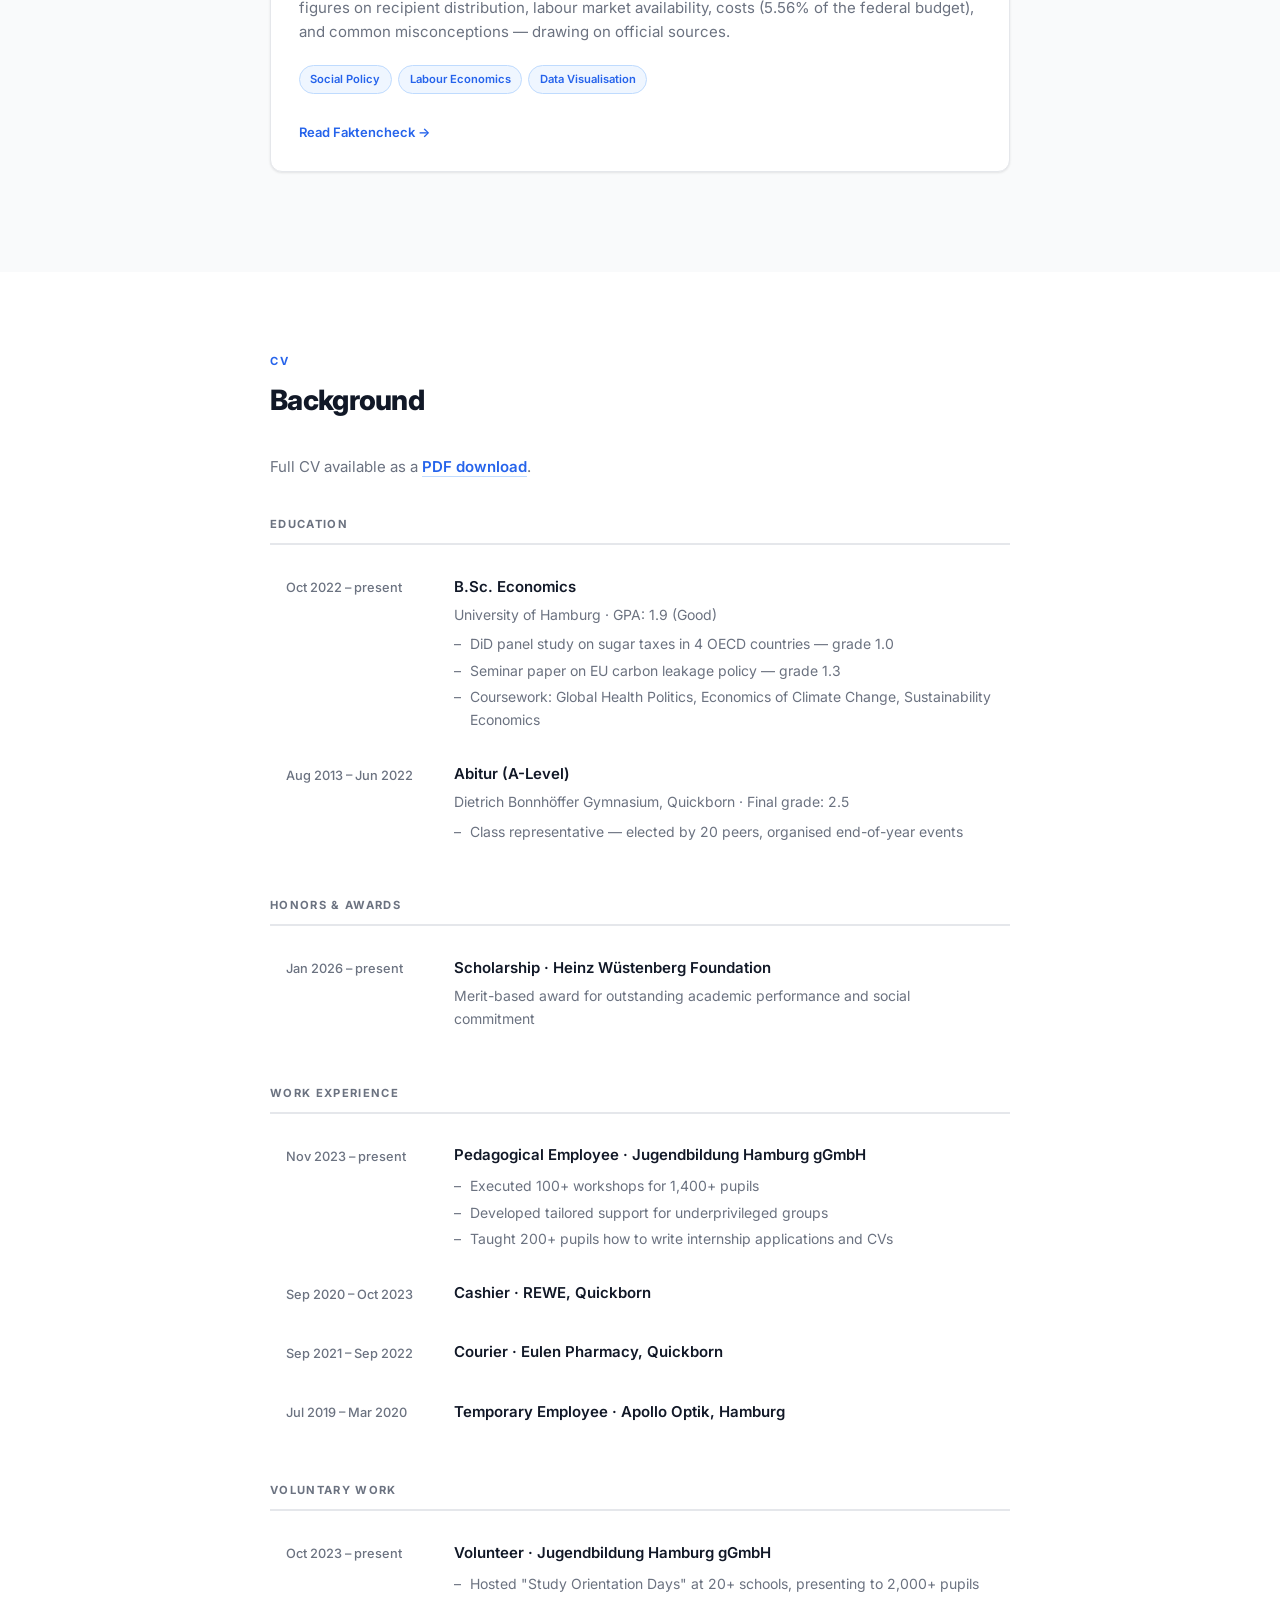
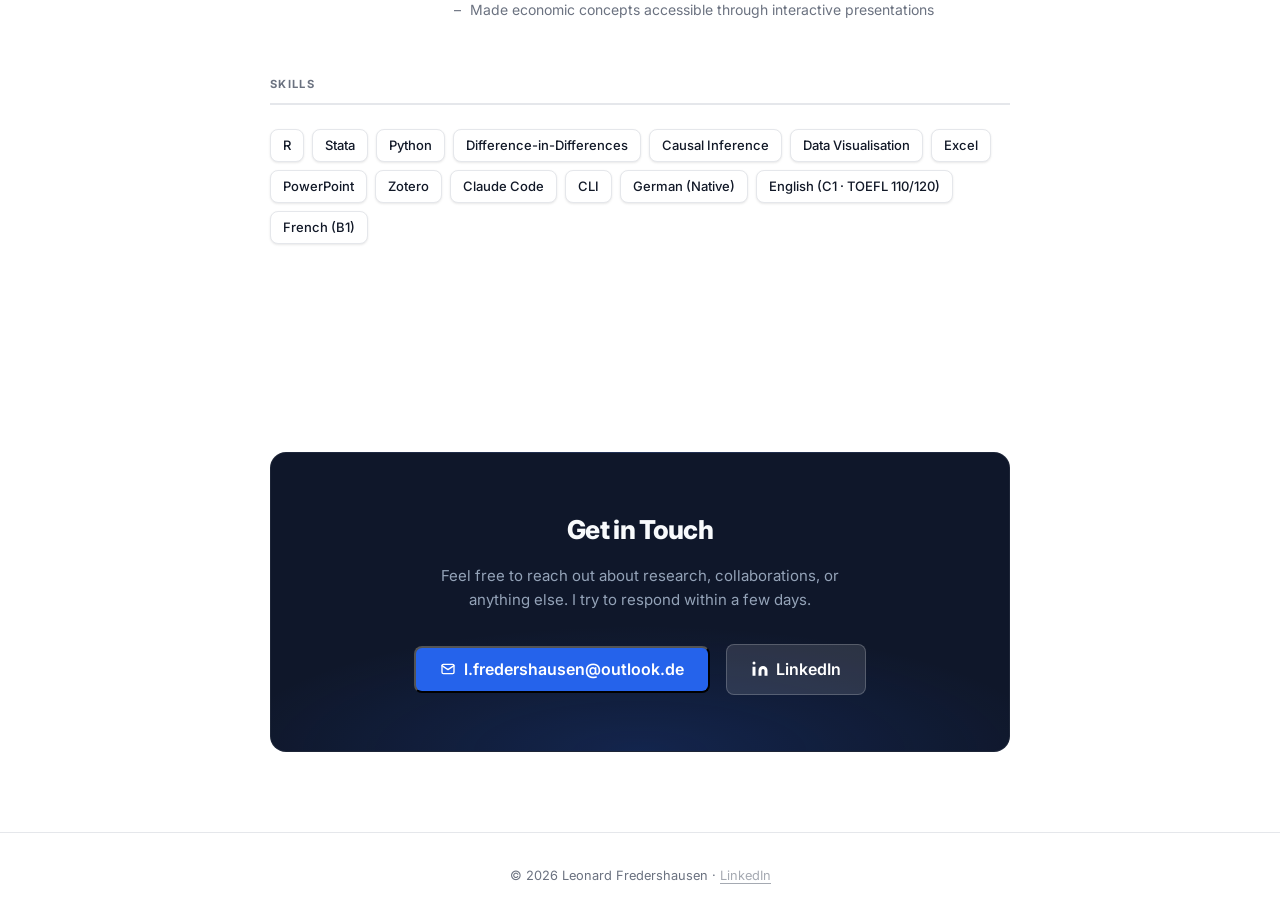
==== commit 115f8759: "fix: apply WCAG 2.1 AA accessibility improvements" ====
--- a/index.html
+++ b/index.html
@@ -19,6 +19,7 @@
   <link rel="stylesheet" href="style.css" />
 </head>
 <body>
+<a class="skip-link" href="#main-content">Skip to main content</a>
 
 <!-- ── NAVIGATION ── -->
 <nav>
@@ -49,12 +50,15 @@
         <svg class="icon-moon" xmlns="http://www.w3.org/2000/svg" width="16" height="16" viewBox="0 0 24 24" fill="none" stroke="currentColor" stroke-width="2" stroke-linecap="round" stroke-linejoin="round"><path d="M21 12.79A9 9 0 1 1 11.21 3 7 7 0 0 0 21 12.79z"/></svg>
       </button></li>
     </ul>
-    <button class="nav-toggle" id="navToggle" aria-label="Toggle menu">
+    <button class="nav-toggle" id="navToggle" aria-label="Toggle menu" aria-expanded="false">
       <svg class="icon-ham" width="20" height="20" viewBox="0 0 20 20" fill="none" xmlns="http://www.w3.org/2000/svg"><line x1="2" y1="5" x2="18" y2="5" stroke="currentColor" stroke-width="2" stroke-linecap="round"/><line x1="2" y1="10" x2="18" y2="10" stroke="currentColor" stroke-width="2" stroke-linecap="round"/><line x1="2" y1="15" x2="18" y2="15" stroke="currentColor" stroke-width="2" stroke-linecap="round"/></svg>
       <svg class="icon-x" width="20" height="20" viewBox="0 0 20 20" fill="none" xmlns="http://www.w3.org/2000/svg"><line x1="3" y1="3" x2="17" y2="17" stroke="currentColor" stroke-width="2" stroke-linecap="round"/><line x1="17" y1="3" x2="3" y2="17" stroke="currentColor" stroke-width="2" stroke-linecap="round"/></svg>
     </button>
   </div>
 </nav>
+
+<!-- ── MAIN CONTENT ── -->
+<main id="main-content">
 
 <!-- ── HERO ── -->
 <section id="about">
@@ -133,7 +137,7 @@
       <div class="pub-actions">
         <a class="pub-read-more" href="blog/posts/buergergeld-faktencheck.html" data-en="Read Faktencheck →" data-de="Zum Faktencheck →">Read Faktencheck →</a>
       </div>
-    </a>
+    </div>
   </div>
 </section>
 
@@ -281,6 +285,8 @@
   </div>
 </section>
 
+</main>
+
 <button class="scroll-top" id="scrollTop" aria-label="Scroll to top">
   <svg xmlns="http://www.w3.org/2000/svg" width="18" height="18" viewBox="0 0 24 24" fill="none" stroke="currentColor" stroke-width="2.5" stroke-linecap="round" stroke-linejoin="round"><path d="M18 15l-6-6-6 6"/></svg>
 </button>
@@ -348,6 +354,9 @@
     localStorage.setItem('theme', next ? 'dark' : 'light');
   });
 
+  // Reduced motion preference
+  const prefersReducedMotion = window.matchMedia('(prefers-reduced-motion: reduce)').matches;
+
   // Typewriter for hero eyebrow
   const roles = ['Economics Student', 'Volunteer', 'Data Analyst'];
   const typeEl = document.getElementById('typewriter-role');
@@ -377,8 +386,8 @@
       }
     }
   }
-  // Start after initial pause so first text is readable
-  setTimeout(tick, PAUSE_AFTER_TYPE);
+  // Start after initial pause so first text is readable (skip animation if reduced motion preferred)
+  if (!prefersReducedMotion) setTimeout(tick, PAUSE_AFTER_TYPE);
 
   // Scroll to top button
   const scrollTopBtn = document.getElementById('scrollTop');
@@ -387,8 +396,8 @@
   }, { passive: true });
   scrollTopBtn.addEventListener('click', () => window.scrollTo({ top: 0, behavior: 'smooth' }));
 
-  // Particle background
-  (function() {
+  // Particle background (skip if reduced motion preferred)
+  if (!prefersReducedMotion) (function() {
     const canvas = document.getElementById('hero-canvas');
     const ctx = canvas.getContext('2d');
     const particles = [];
@@ -495,6 +504,7 @@
   let currentLang = localStorage.getItem('lang') || 'en';
   function applyLang(lang) {
     currentLang = lang;
+    document.documentElement.setAttribute('lang', lang);
     langToggle.textContent = lang === 'en' ? 'DE' : 'EN';
     document.querySelectorAll('[data-en]').forEach(el => {
       el.textContent = lang === 'en' ? el.dataset.en : el.dataset.de;
@@ -520,8 +530,9 @@
   const navUl = document.querySelector('nav ul');
   if (navToggle) {
     navToggle.addEventListener('click', () => {
-      navToggle.classList.toggle('open');
+      const isOpen = navToggle.classList.toggle('open');
       navUl.classList.toggle('open');
+      navToggle.setAttribute('aria-expanded', isOpen);
     });
     document.addEventListener('click', (e) => {
       if (!e.target.closest('nav')) {
--- a/style.css
+++ b/style.css
@@ -3,7 +3,7 @@
 :root {
   --text: #111827;
   --muted: #6b7280;
-  --muted-light: #9ca3af;
+  --muted-light: #6b7280;
   --accent: #2563eb;
   --accent-light: #3b82f6;
   --accent-bg: #eff6ff;
@@ -28,10 +28,12 @@
   --bg-subtle: #1e293b;
   --text: #f1f5f9;
   --muted: #94a3b8;
-  --muted-light: #64748b;
+  --muted-light: #94a3b8;
   --border: #334155;
-  --accent-bg: rgba(37,99,235,0.15);
-  --accent-border: #1e40af;
+  --accent: #60a5fa;
+  --accent-light: #93c5fd;
+  --accent-bg: rgba(96,165,250,0.15);
+  --accent-border: #3b82f6;
   --shadow-sm: 0 1px 3px rgba(0,0,0,.25), 0 1px 2px rgba(0,0,0,.18);
   --shadow-md: 0 4px 12px rgba(0,0,0,.3), 0 2px 4px rgba(0,0,0,.18);
   --shadow-lg: 0 10px 30px rgba(0,0,0,.35), 0 4px 8px rgba(0,0,0,.22);
@@ -144,8 +146,8 @@
   display: inline-flex;
   align-items: center;
   justify-content: center;
-  width: 32px;
-  height: 32px;
+  width: 44px;
+  height: 44px;
   border-radius: 8px;
   border: 1px solid rgba(255,255,255,0.2);
   background: rgba(255,255,255,0.06);
@@ -160,6 +162,7 @@
   border-color: rgba(255,255,255,0.35);
   color: #fff;
 }
+.theme-toggle:focus-visible { outline: 2px solid var(--accent-light); outline-offset: 2px; }
 
 nav.scrolled .theme-toggle {
   border-color: var(--border);
@@ -188,11 +191,11 @@
   color: rgba(255,255,255,0.85);
   cursor: pointer;
   transition: all 0.15s;
-  outline: none;
   display: inline-flex;
   align-items: center;
 }
 .lang-toggle:hover { background: rgba(255,255,255,0.14); color: #fff; }
+.lang-toggle:focus-visible { outline: 2px solid var(--accent-light); outline-offset: 2px; }
 nav.scrolled .lang-toggle { border-color: var(--border); background: transparent; color: var(--muted); }
 nav.scrolled .lang-toggle:hover { background: var(--bg-subtle); color: var(--text); }
 
@@ -903,8 +906,8 @@
   position: fixed;
   bottom: 2rem;
   right: 2rem;
-  width: 42px;
-  height: 42px;
+  width: 44px;
+  height: 44px;
   border-radius: 10px;
   background: var(--accent);
   color: #fff;
@@ -930,11 +933,10 @@
   justify-content: center;
   background: none;
   border: none;
-  outline: none;
   -webkit-appearance: none;
   -webkit-tap-highlight-color: transparent;
   cursor: pointer;
-  padding: 4px;
+  padding: 12px;
   color: #f8fafc !important;
   flex-shrink: 0;
   transition: color 0.3s;
@@ -945,6 +947,7 @@
 .nav-toggle .icon-x { display: none; }
 .nav-toggle.open .icon-ham { display: none; }
 .nav-toggle.open .icon-x { display: block; }
+.nav-toggle:focus-visible { outline: 2px solid var(--accent-light); outline-offset: 2px; }
 
 /* ── RESPONSIVE ── */
 @media (max-width: 640px) {
@@ -1005,3 +1008,31 @@
   .contact-card { padding: 2rem 1.5rem; }
   .contact-links { flex-direction: column; }
 }
+
+/* ── SKIP LINK ── */
+.skip-link {
+  position: absolute;
+  top: -100%;
+  left: 1rem;
+  z-index: 9999;
+  background: var(--accent);
+  color: #fff;
+  padding: 0.6rem 1rem;
+  border-radius: 0 0 8px 8px;
+  font-size: 0.875rem;
+  font-weight: 600;
+  text-decoration: none;
+  transition: top 0.15s;
+}
+.skip-link:focus { top: 0; }
+
+/* ── REDUCED MOTION ── */
+@media (prefers-reduced-motion: reduce) {
+  .hero-name span { animation: none; }
+  .fade-up { transition: none; }
+  .fade-up.visible { opacity: 1; transform: none; }
+  *, *::before, *::after {
+    animation-duration: 0.01ms !important;
+    transition-duration: 0.01ms !important;
+  }
+}
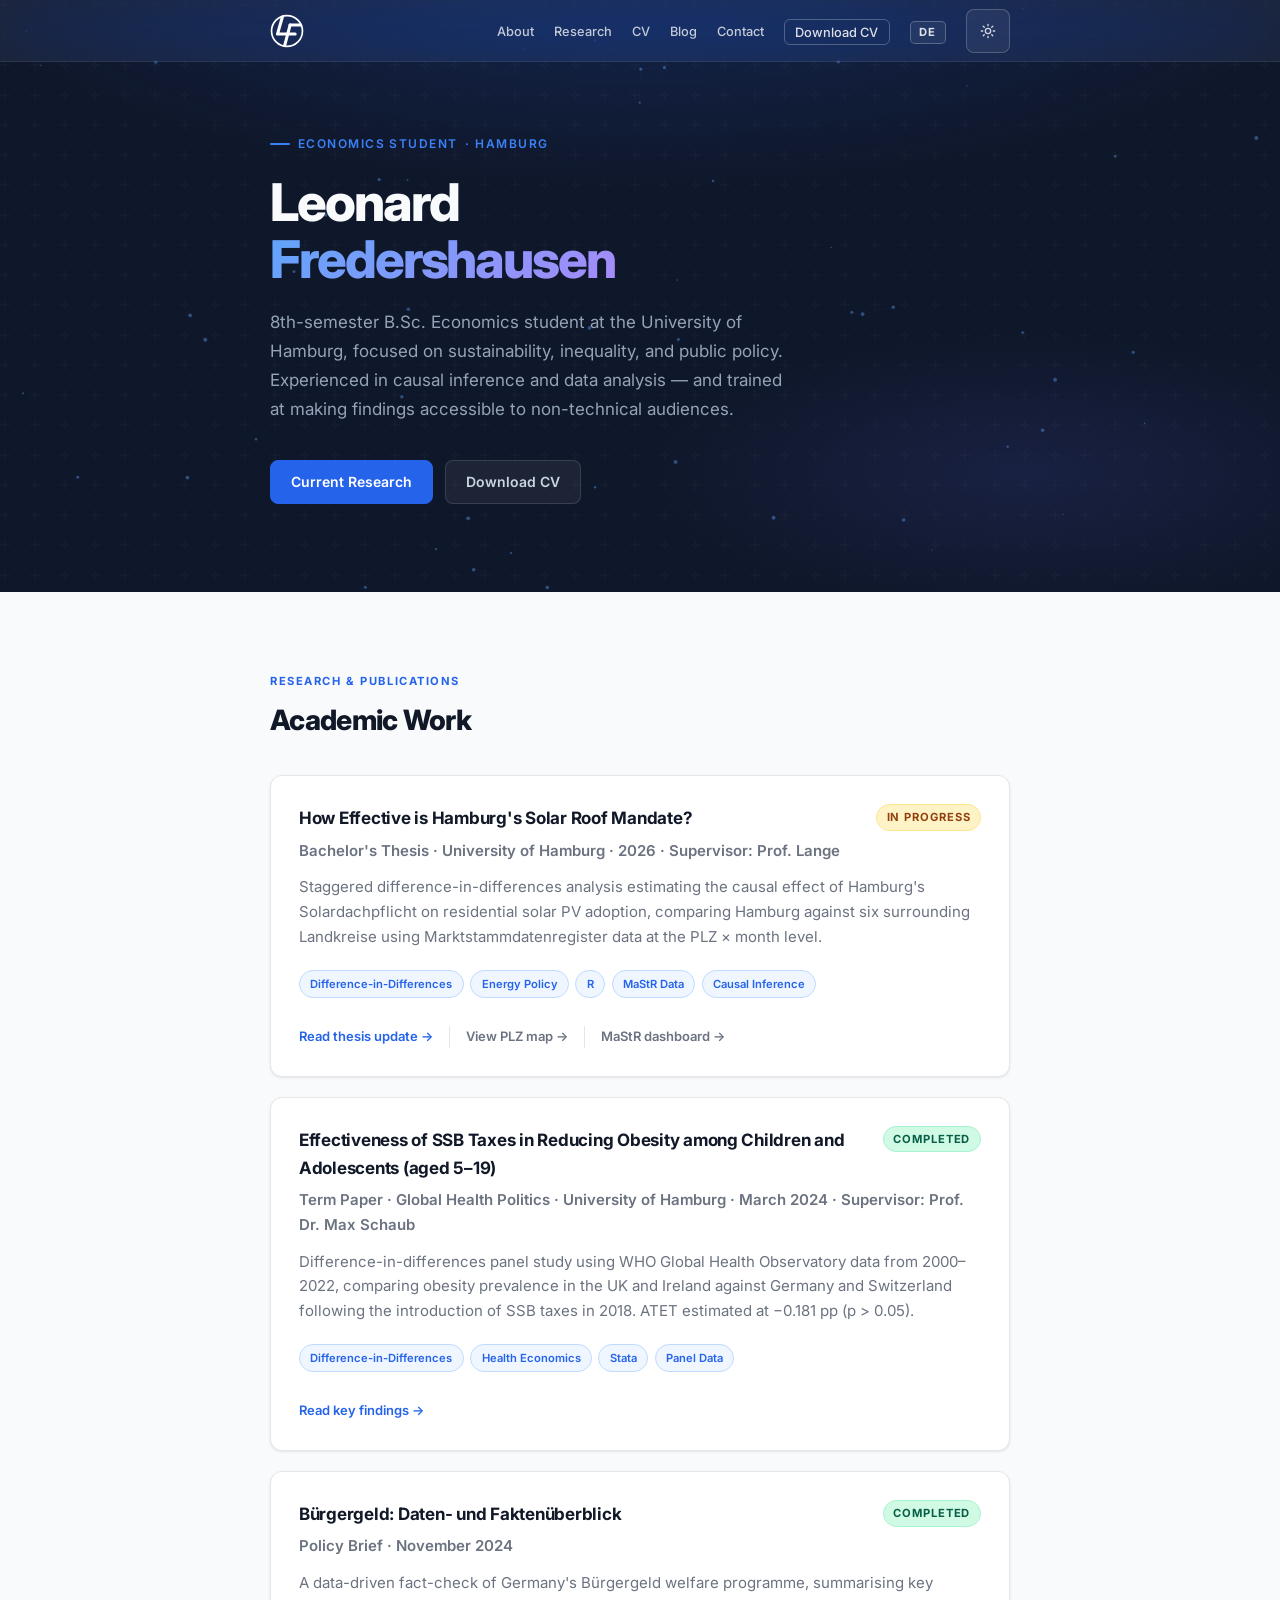
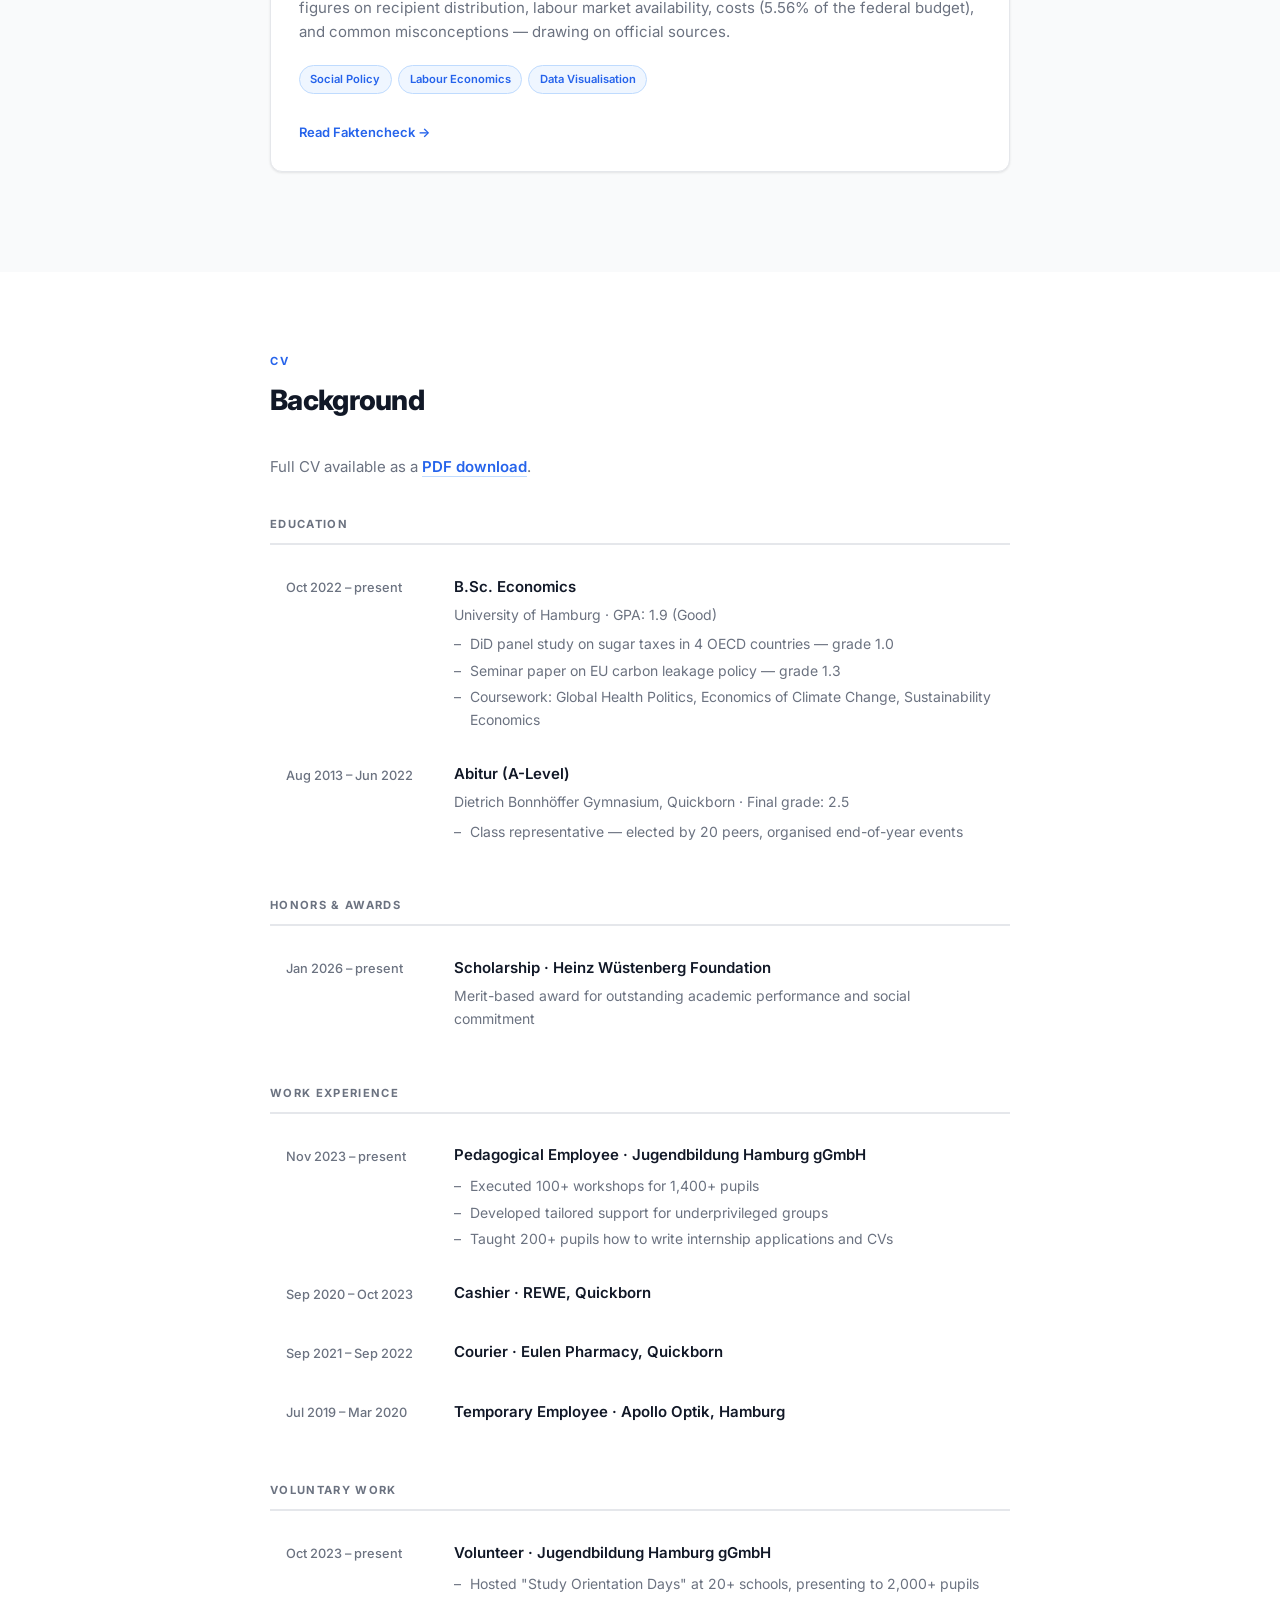
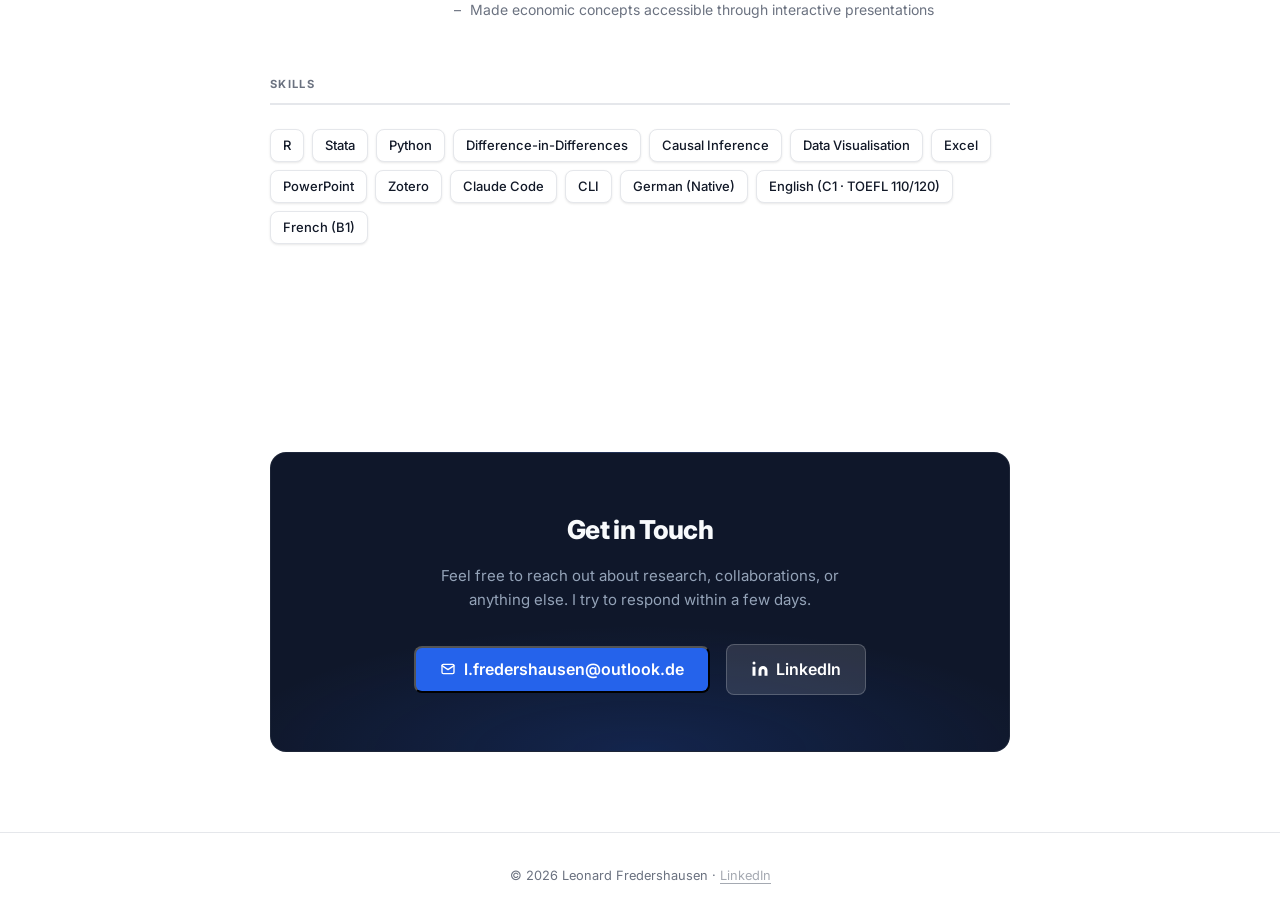
==== commit 4813827f: "Add MaStR solar dashboard with Hamburg vs national comparison" ====
--- a/index.html
+++ b/index.html
@@ -100,7 +100,8 @@
       </div>
       <div class="pub-actions">
         <a class="pub-read-more" href="blog/posts/hamburg-solar-mandate.html" data-en="Read thesis update →" data-de="Zur Thesis-Aktualisierung →">Read thesis update →</a>
-        <a class="pub-read-more pub-read-more-alt" href="solar-map.html" data-en="View interactive map →" data-de="Interaktive Karte →">View interactive map →</a>
+        <a class="pub-read-more pub-read-more-alt" href="solar-map.html" data-en="View PLZ map →" data-de="PLZ-Karte →">View PLZ map →</a>
+        <a class="pub-read-more pub-read-more-alt" href="solar-dashboard.html" data-en="MaStR dashboard →" data-de="MaStR Dashboard →">MaStR dashboard →</a>
       </div>
     </div>
 
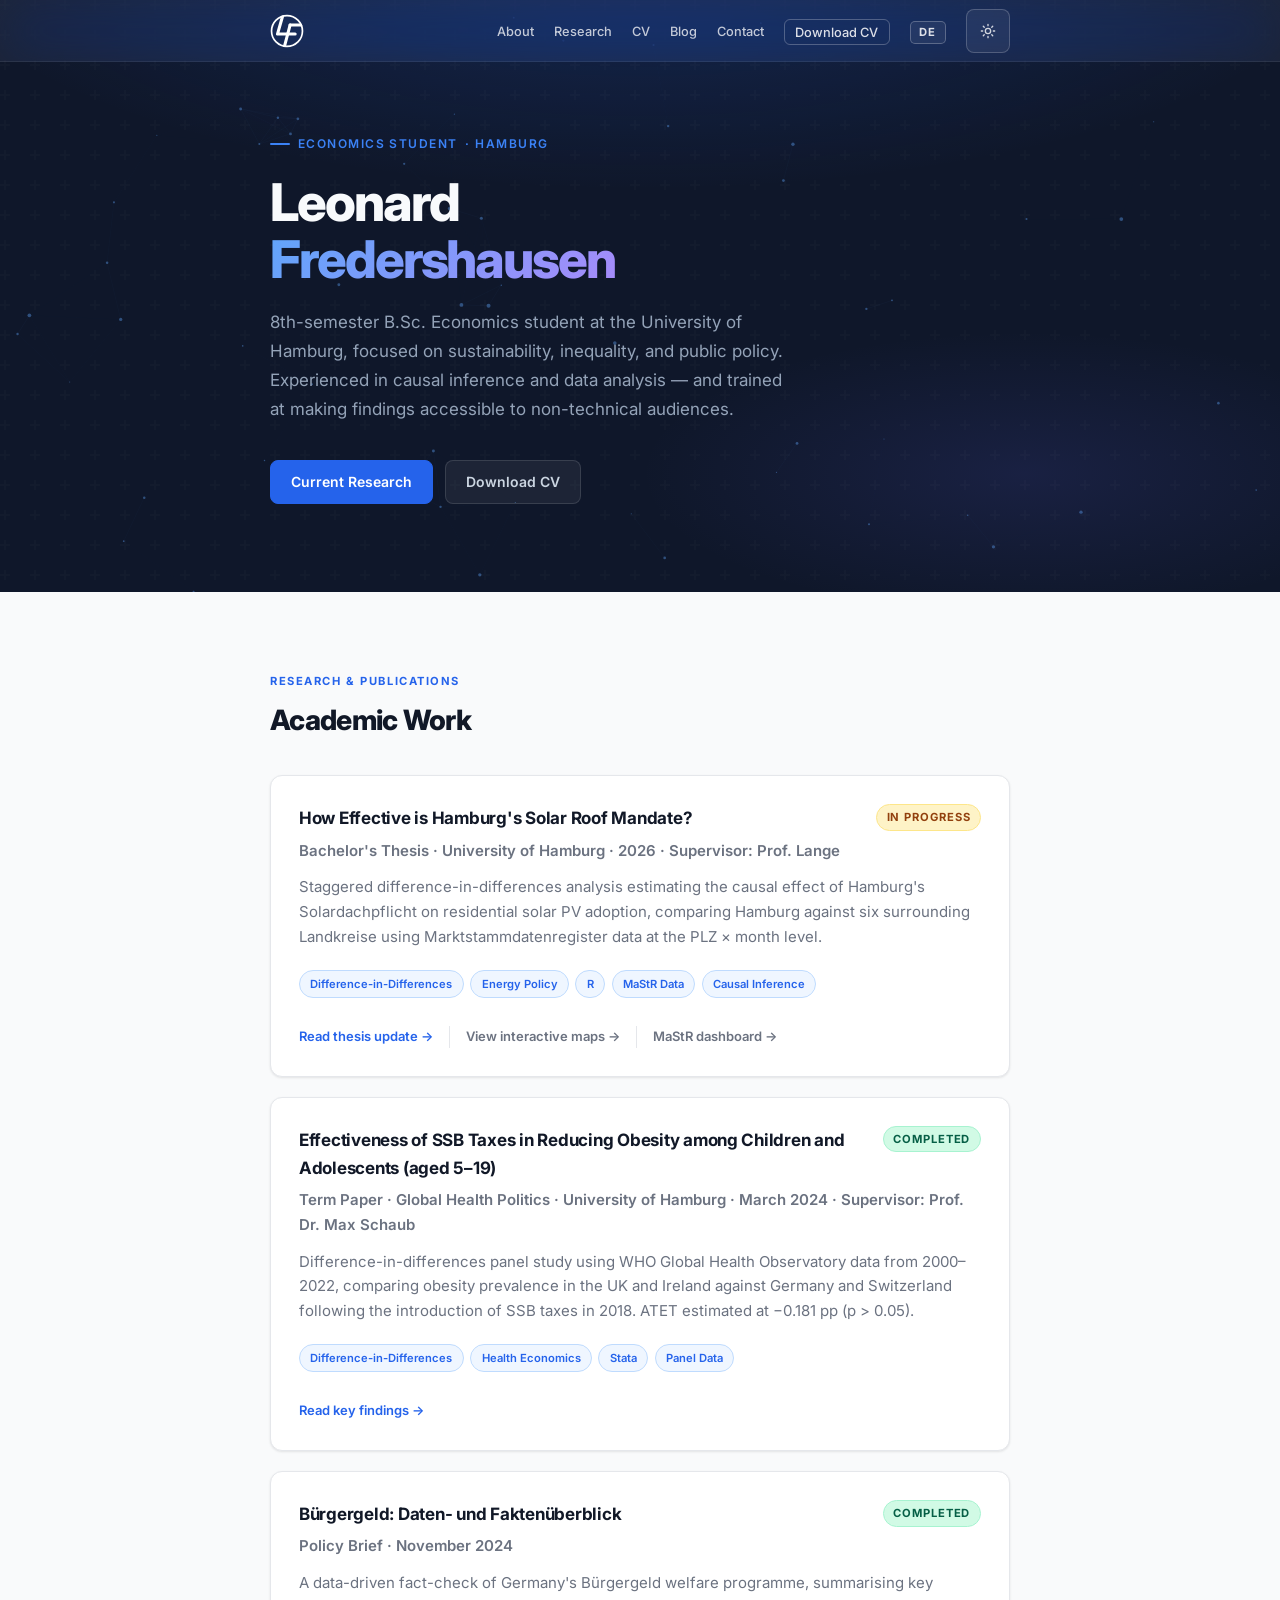
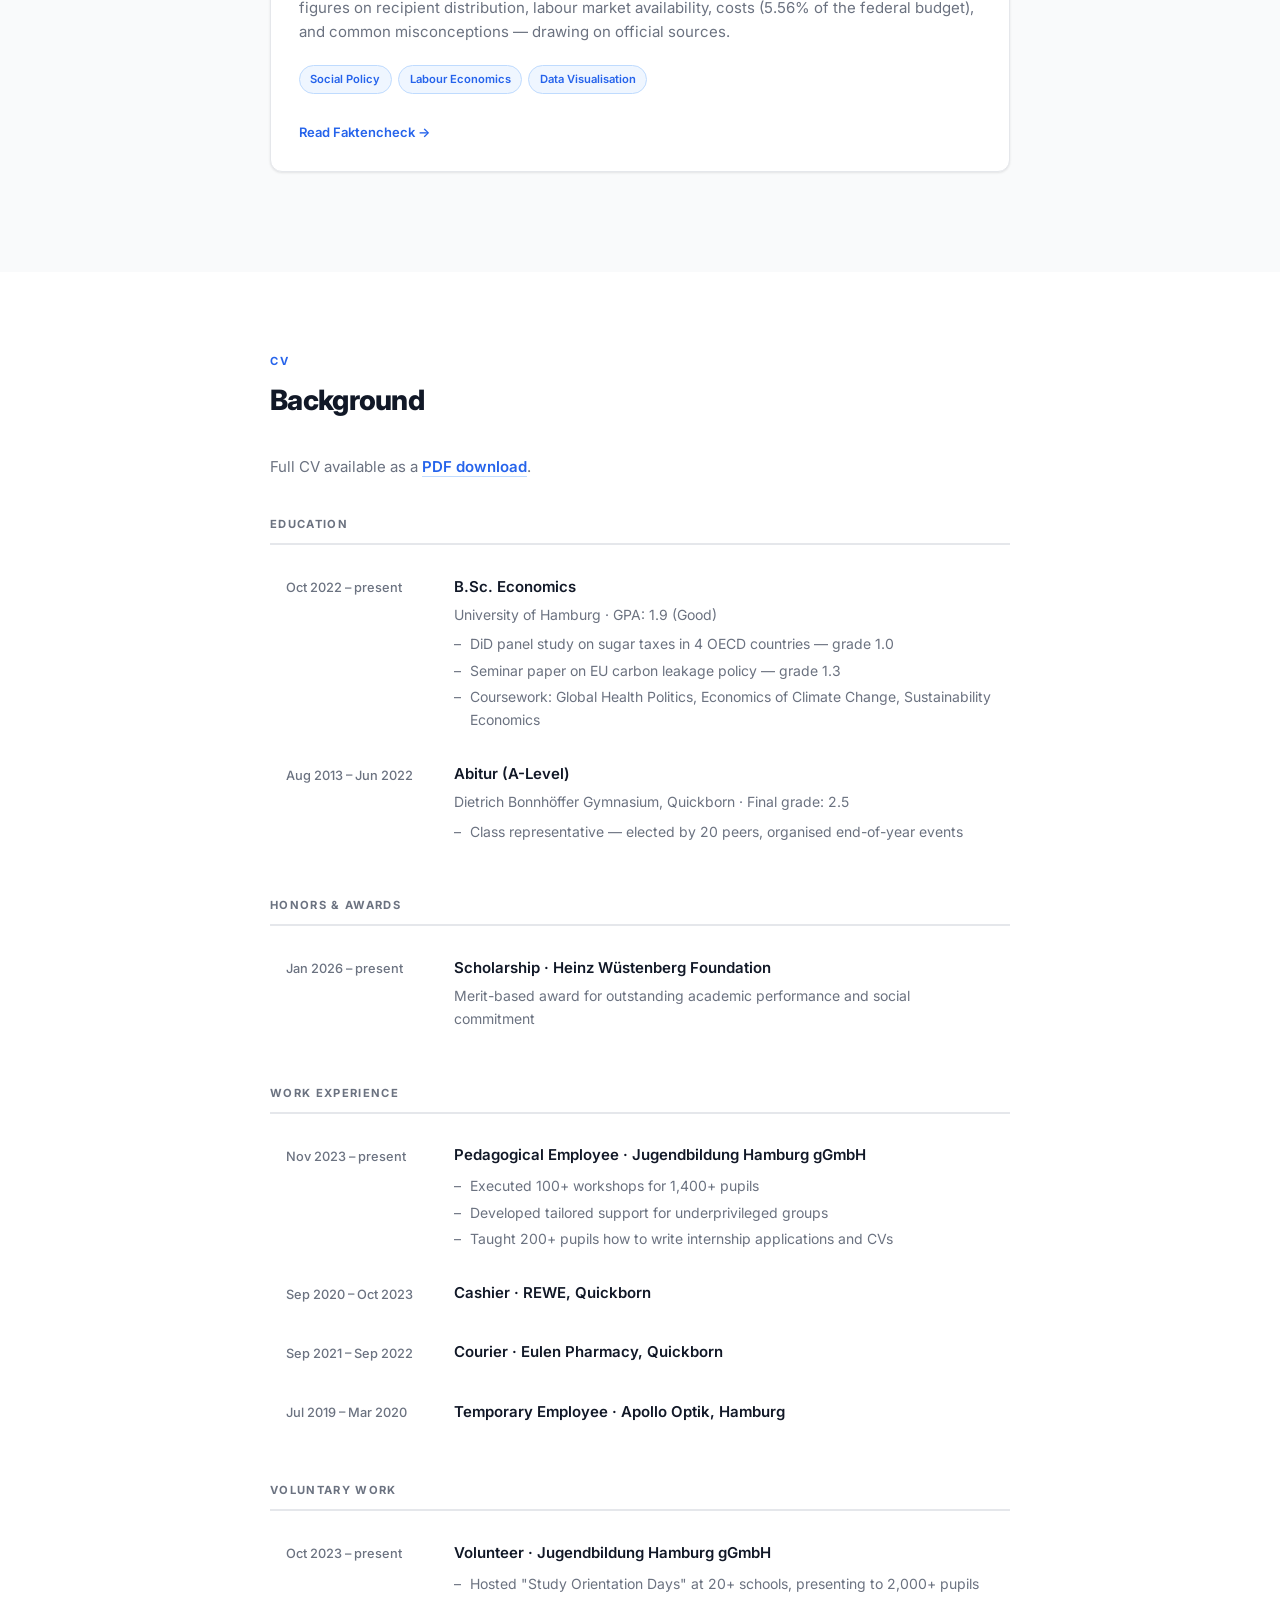
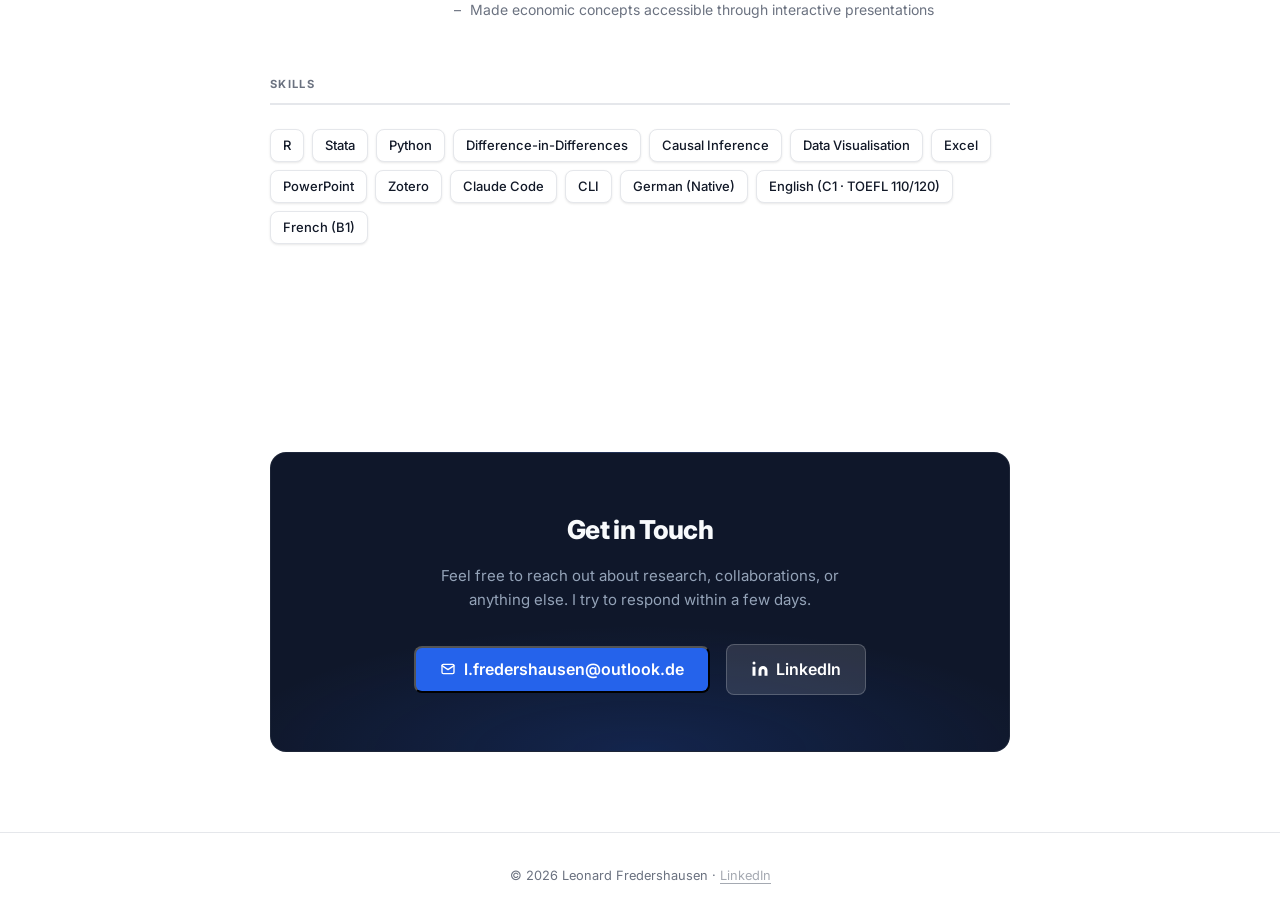
==== commit 9567d2bf: "Fix mandate slider range; rename landing page map button - Extend MONTHS array from 2024-12 to 2026-" ====
--- a/index.html
+++ b/index.html
@@ -100,7 +100,7 @@
       </div>
       <div class="pub-actions">
         <a class="pub-read-more" href="blog/posts/hamburg-solar-mandate.html" data-en="Read thesis update →" data-de="Zur Thesis-Aktualisierung →">Read thesis update →</a>
-        <a class="pub-read-more pub-read-more-alt" href="solar-map.html" data-en="View PLZ map →" data-de="PLZ-Karte →">View PLZ map →</a>
+        <a class="pub-read-more pub-read-more-alt" href="germany-map.html" data-en="View interactive maps →" data-de="Interaktive Karten →">View interactive maps →</a>
         <a class="pub-read-more pub-read-more-alt" href="solar-dashboard.html" data-en="MaStR dashboard →" data-de="MaStR Dashboard →">MaStR dashboard →</a>
       </div>
     </div>
